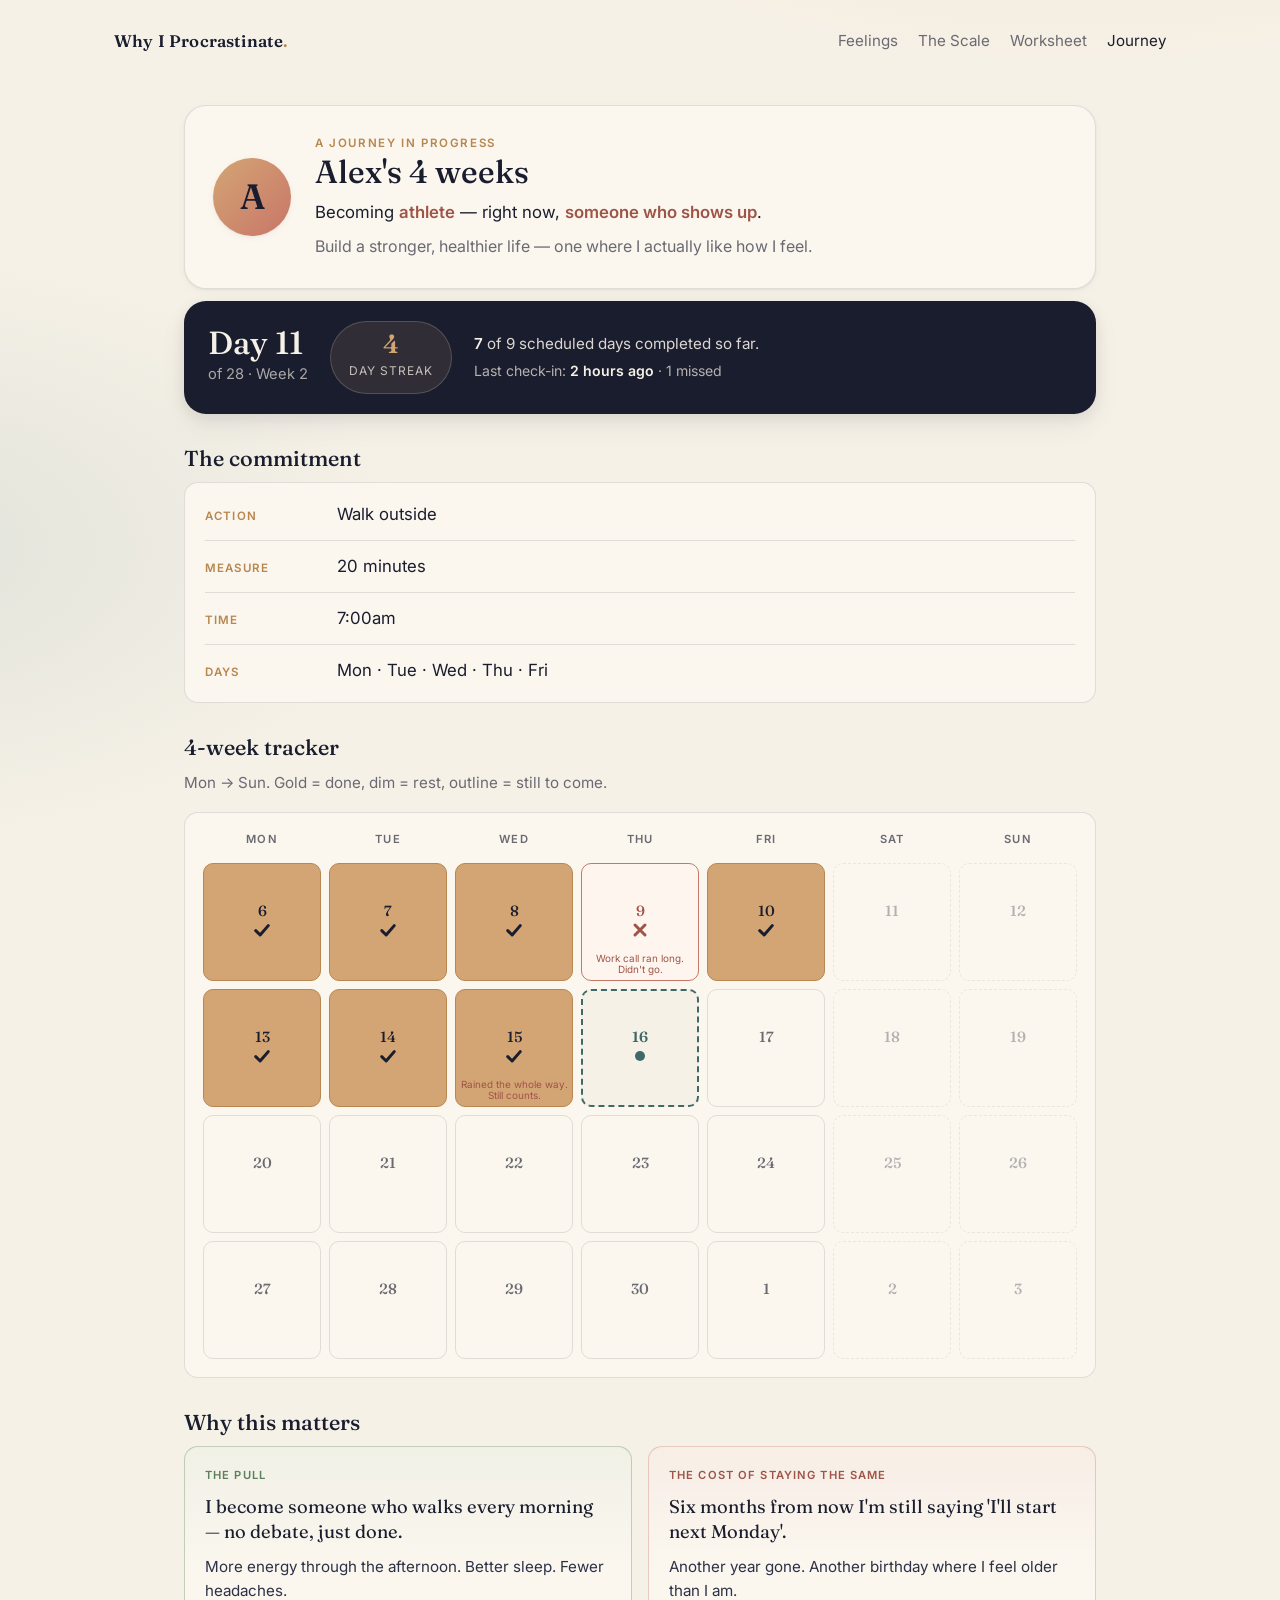
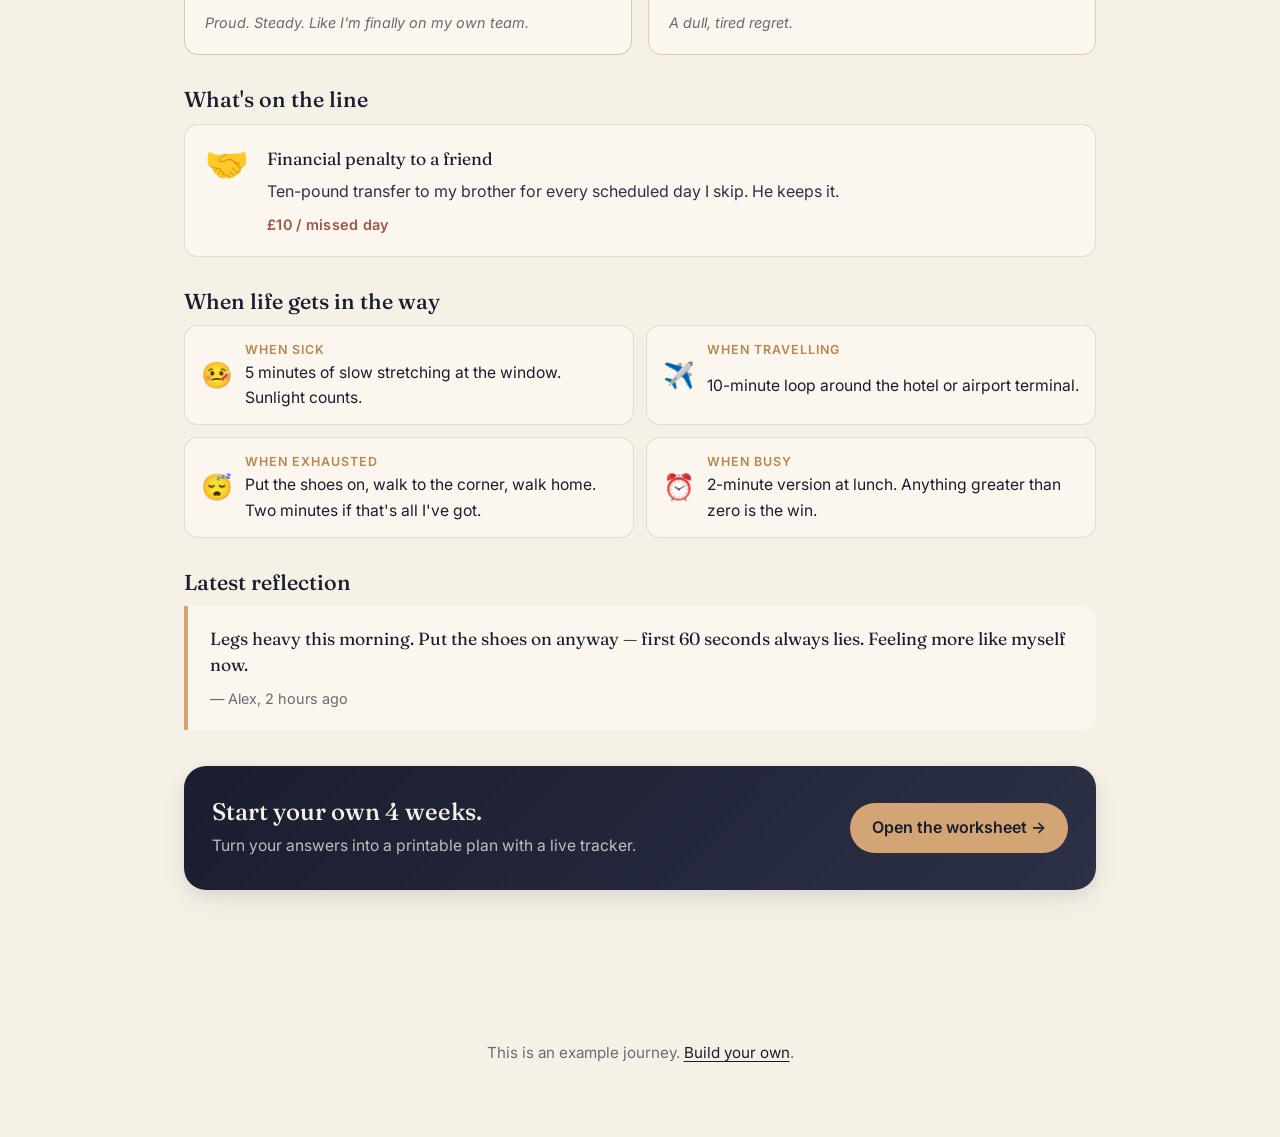
==== progress.html @ f22f3bd2 "Add public "Journey" progress page with example data A new progress.html page presents one person's " ====
<!doctype html>
<html lang="en">
<head>
<meta charset="utf-8" />
<meta name="viewport" content="width=device-width, initial-scale=1" />
<title>Alex's 4 weeks — Why I Procrastinate</title>
<meta name="description" content="A live, public look at one person's 4-week commitment to showing up. Watch their progress, their why, and what's on the line." />
<link rel="preconnect" href="https://fonts.googleapis.com" />
<link rel="preconnect" href="https://fonts.gstatic.com" crossorigin />
<link href="https://fonts.googleapis.com/css2?family=Fraunces:ital,opsz,wght@0,9..144,400;0,9..144,500;0,9..144,600;1,9..144,400&family=Inter:wght@400;500;600&display=swap" rel="stylesheet" />
<link rel="stylesheet" href="assets/styles.css" />
</head>
<body>
  <nav class="nav" aria-label="Primary">
    <a class="brand" href="index.html">Why I Procrastinate<span class="dot">.</span></a>
    <div class="links">
      <a href="index.html">Feelings</a>
      <a href="scale.html">The Scale</a>
      <a href="worksheet.html">Worksheet</a>
      <a href="progress.html" class="active">Journey</a>
    </div>
  </nav>

  <main class="wrap prog-wrap">
    <header id="progHero" class="prog-hero" aria-label="Hero"></header>
    <section id="progStrip" class="prog-strip" aria-label="Progress at a glance"></section>
    <section id="progCommitment" class="prog-panel" aria-label="The commitment"></section>
    <section id="progTracker" class="prog-panel" aria-label="4-week tracker"></section>
    <section id="progWhy" class="prog-panel" aria-label="Why this matters"></section>
    <section id="progStakes" class="prog-panel" aria-label="What's on the line"></section>
    <section id="progFallbacks" class="prog-panel" aria-label="Fallback plans"></section>
    <section id="progLatest" class="prog-panel" aria-label="Latest reflection"></section>

    <aside class="cta-bar prog-cta">
      <div>
        <h3>Start your own 4 weeks.</h3>
        <p>Turn your answers into a printable plan with a live tracker.</p>
      </div>
      <a class="btn" href="worksheet.html">Open the worksheet &rarr;</a>
    </aside>
  </main>

  <footer class="page-foot">
    <p>This is an example journey. <a href="worksheet.html">Build your own</a>.</p>
  </footer>

  <script src="assets/progress-data.js"></script>
  <script src="assets/progress.js"></script>
</body>
</html>
---- assets/styles.css ----
/* ==========================================================================
   Why I Procrastinate — styles
   ========================================================================== */

:root {
  --ink: #1a1d2e;
  --ink-soft: #2d3147;
  --cream: #f6f1e7;
  --cream-deep: #ede5d3;
  --paper: #fbf7ef;
  --gold: #d4a574;
  --gold-deep: #b8864f;
  --teal: #5b8a8a;
  --teal-deep: #3f6969;
  --terra: #c87668;
  --terra-deep: #9e5447;
  --sage: #7da07d;
  --sage-deep: #5b805b;
  --muted: #6b6a73;
  --line: rgba(26, 29, 46, 0.12);

  --serif: "Fraunces", "Iowan Old Style", Georgia, serif;
  --sans: "Inter", -apple-system, BlinkMacSystemFont, "Segoe UI", sans-serif;

  --r-sm: 8px;
  --r-md: 14px;
  --r-lg: 22px;

  --shadow-sm: 0 1px 2px rgba(26, 29, 46, 0.06), 0 2px 8px rgba(26, 29, 46, 0.04);
  --shadow-md: 0 4px 14px rgba(26, 29, 46, 0.08), 0 12px 28px rgba(26, 29, 46, 0.06);
  --shadow-lg: 0 12px 36px rgba(26, 29, 46, 0.12);

  --ease: cubic-bezier(0.2, 0.7, 0.2, 1);
}

/* ---------- reset-ish ---------- */
*, *::before, *::after { box-sizing: border-box; }
html, body { margin: 0; padding: 0; }
body {
  font-family: var(--sans);
  color: var(--ink);
  background: var(--cream);
  line-height: 1.6;
  -webkit-font-smoothing: antialiased;
  text-rendering: optimizeLegibility;
  background-image:
    radial-gradient(1200px 600px at 85% -10%, rgba(212, 165, 116, 0.18), transparent 60%),
    radial-gradient(900px 500px at -10% 20%, rgba(91, 138, 138, 0.14), transparent 60%);
  min-height: 100vh;
}
img, svg { display: block; max-width: 100%; }
button { font: inherit; color: inherit; cursor: pointer; border: 0; background: none; }
input { font: inherit; color: inherit; }
a { color: var(--teal-deep); text-decoration-thickness: 1px; text-underline-offset: 3px; }
a:hover { color: var(--ink); }

/* ---------- layout ---------- */
.wrap {
  max-width: 960px;
  margin: 0 auto;
  padding: 0 24px;
}

.nav {
  padding: 28px 24px 0;
  max-width: 1100px;
  margin: 0 auto;
  display: flex;
  justify-content: space-between;
  align-items: center;
  font-family: var(--serif);
}
.nav .brand {
  font-weight: 600;
  font-size: 1.05rem;
  letter-spacing: 0.01em;
  color: var(--ink);
  text-decoration: none;
}
.nav .brand .dot { color: var(--gold-deep); }
.nav .links { display: flex; gap: 20px; font-family: var(--sans); font-size: 0.95rem; }
.nav .links a { text-decoration: none; color: var(--muted); }
.nav .links a:hover, .nav .links a.active { color: var(--ink); }

.hero {
  padding: 72px 24px 48px;
  max-width: 920px;
  margin: 0 auto;
  text-align: center;
}
.hero h1 {
  font-family: var(--serif);
  font-weight: 500;
  font-size: clamp(2.4rem, 6vw, 4.2rem);
  line-height: 1.05;
  letter-spacing: -0.01em;
  margin: 0 0 18px;
  color: var(--ink);
}
.hero h1 em {
  font-style: italic;
  color: var(--gold-deep);
  font-weight: 400;
}
.hero .sub {
  font-size: 1.15rem;
  color: var(--muted);
  max-width: 620px;
  margin: 0 auto;
}

footer.page-foot {
  padding: 72px 24px 56px;
  text-align: center;
  color: var(--muted);
  font-size: 0.95rem;
}
footer.page-foot a { color: var(--ink); }

/* ==========================================================================
   Page: Feelings flow (index.html)
   ========================================================================== */
.feelings-flow {
  margin: 24px 0 48px;
}


.db-summary {
  margin: 0 0 20px;
  padding: 12px 14px;
  border-radius: var(--r-sm);
  background: var(--paper);
  border: 1px solid var(--line);
  color: var(--ink-soft);
  font-size: 0.95rem;
}

.db-summary strong {
  color: var(--ink);
}

.db-summary--footer {
  display: inline-block;
  margin: 0 0 14px;
  text-align: left;
}

.flow-section + .flow-section {
  margin-top: 24px;
}

.flow-title {
  margin: 0 0 12px;
  font-family: var(--serif);
  font-size: 1.3rem;
  font-weight: 500;
  color: var(--ink);
}

.pill-grid {
  display: flex;
  flex-wrap: wrap;
  gap: 10px;
}

.pill-btn {
  padding: 11px 16px;
  border-radius: 999px;
  background: #fff;
  border: 1px solid var(--line);
  color: var(--ink-soft);
  font-size: 0.98rem;
  font-weight: 500;
  transition: transform 160ms var(--ease), background 180ms var(--ease), border-color 180ms var(--ease), color 180ms var(--ease);
}

.pill-btn:hover {
  transform: translateY(-1px);
  border-color: rgba(212, 165, 116, 0.55);
  color: var(--ink);
}

.pill-btn.is-selected {
  background: var(--ink);
  border-color: var(--ink);
  color: var(--cream);
}

.pill-btn--reason.is-selected {
  background: var(--gold-deep);
  border-color: var(--gold-deep);
  color: #fff;
}

.flow-section.is-hidden {
  display: none;
}

.report {
  background: var(--paper);
  border: 1px solid var(--line);
  border-radius: var(--r-md);
  box-shadow: var(--shadow-sm);
  padding: 24px 22px;
}

.report-block + .report-block {
  margin-top: 16px;
}

.report-label {
  font-size: 0.72rem;
  letter-spacing: 0.12em;
  text-transform: uppercase;
  color: var(--gold-deep);
  margin-bottom: 5px;
  font-weight: 600;
}

.report p {
  margin: 0;
  color: var(--ink-soft);
  font-size: 1.03rem;
}

.cta-bar {
  margin: 48px 0 0;
  padding: 32px 28px;
  background: linear-gradient(135deg, var(--ink) 0%, var(--ink-soft) 100%);
  color: var(--cream);
  border-radius: var(--r-lg);
  display: flex;
  gap: 20px;
  align-items: center;
  justify-content: space-between;
  flex-wrap: wrap;
  box-shadow: var(--shadow-md);
}
.cta-bar h3 {
  margin: 0;
  font-family: var(--serif);
  font-weight: 500;
  font-size: 1.5rem;
  line-height: 1.2;
}
.cta-bar p { margin: 6px 0 0; color: rgba(246, 241, 231, 0.75); font-size: 0.98rem; }
.cta-bar .btn {
  background: var(--gold);
  color: var(--ink);
  padding: 12px 22px;
  border-radius: 999px;
  font-weight: 600;
  text-decoration: none;
  transition: transform 180ms var(--ease), background 180ms var(--ease);
  white-space: nowrap;
}
.cta-bar .btn:hover { background: #e6b987; transform: translateY(-1px); }

/* ==========================================================================
   Page: Scale (scale.html)
   ========================================================================== */

.scale-stage {
  background: var(--paper);
  border: 1px solid var(--line);
  border-radius: var(--r-lg);
  padding: 40px 28px 28px;
  box-shadow: var(--shadow-md);
  margin-bottom: 28px;
}

.scale-svg {
  width: 100%;
  max-width: 720px;
  margin: 0 auto;
  display: block;
  aspect-ratio: 7 / 5;
  overflow: visible;
}
.scale-svg .beam { transition: transform 700ms var(--ease); transform-origin: 360px 180px; }
.scale-svg .pan-group { transition: transform 700ms var(--ease); }
.scale-svg .base { fill: var(--ink); }
.scale-svg .pillar { fill: var(--ink); }
.scale-svg .beam-shape { fill: var(--ink); }
.scale-svg .rivet { fill: var(--gold); }
.scale-svg .rope { stroke: var(--ink); stroke-width: 2; fill: none; }
.scale-svg .pan.for  { fill: var(--teal); }
.scale-svg .pan.against { fill: var(--terra); }
.scale-svg .pan-shadow { fill: rgba(26, 29, 46, 0.15); }

.verdict {
  margin: 18px auto 0;
  text-align: center;
  font-family: var(--serif);
  font-size: 1.35rem;
  font-weight: 500;
  color: var(--ink);
  min-height: 1.6em;
  transition: color 260ms var(--ease);
}
.verdict small {
  display: block;
  font-family: var(--sans);
  font-weight: 400;
  font-size: 0.9rem;
  color: var(--muted);
  margin-top: 4px;
}

.scale-columns {
  display: grid;
  grid-template-columns: 1fr 1fr;
  gap: 20px;
  margin-top: 20px;
}
.column {
  background: #fff;
  border-radius: var(--r-md);
  padding: 18px;
  border: 1px solid var(--line);
}
.column.for { border-top: 4px solid var(--teal); }
.column.against { border-top: 4px solid var(--terra); }
.column h3 {
  margin: 0 0 4px;
  font-family: var(--serif);
  font-weight: 500;
  font-size: 1.2rem;
}
.column .hint { color: var(--muted); font-size: 0.88rem; margin: 0 0 14px; }
.column .total {
  font-size: 0.82rem;
  letter-spacing: 0.12em;
  text-transform: uppercase;
  color: var(--muted);
  margin-top: 14px;
}
.column .total b { color: var(--ink); font-weight: 600; }

.items { display: flex; flex-direction: column; gap: 10px; }
.item {
  display: grid;
  grid-template-columns: 1fr auto auto;
  gap: 8px;
  align-items: center;
  background: var(--cream);
  border: 1px solid var(--line);
  border-radius: var(--r-sm);
  padding: 6px 6px 6px 12px;
  animation: fadeUp 280ms var(--ease);
}
@keyframes fadeUp {
  from { opacity: 0; transform: translateY(6px); }
  to   { opacity: 1; transform: translateY(0); }
}
.item input[type="text"] {
  background: transparent;
  border: 0;
  outline: 0;
  padding: 8px 6px;
  font-size: 0.98rem;
}
.item input[type="text"]::placeholder { color: #9a9aa3; }
.weight {
  display: inline-flex;
  align-items: center;
  gap: 2px;
  background: #fff;
  border: 1px solid var(--line);
  border-radius: 999px;
  padding: 2px;
}
.weight button {
  width: 24px; height: 24px;
  border-radius: 999px;
  display: grid; place-items: center;
  color: var(--muted);
}
.weight button:hover { background: var(--cream-deep); color: var(--ink); }
.weight .val {
  min-width: 22px;
  text-align: center;
  font-variant-numeric: tabular-nums;
  font-size: 0.9rem;
  font-weight: 600;
}
.remove {
  width: 28px; height: 28px;
  border-radius: 999px;
  color: var(--muted);
  display: grid; place-items: center;
  transition: background 180ms var(--ease), color 180ms var(--ease);
}
.remove:hover { background: rgba(200, 118, 104, 0.18); color: var(--terra-deep); }

.add-row {
  margin-top: 10px;
  width: 100%;
  padding: 10px 12px;
  border-radius: var(--r-sm);
  border: 1px dashed var(--line);
  background: transparent;
  color: var(--muted);
  text-align: left;
  transition: background 180ms var(--ease), color 180ms var(--ease), border-color 180ms var(--ease);
}
.add-row:hover {
  background: #fff;
  color: var(--ink);
  border-color: var(--gold);
}

/* Suggested chips */
.suggested {
  margin: 32px 0 8px;
  padding: 24px;
  background: var(--paper);
  border: 1px solid var(--line);
  border-radius: var(--r-md);
}
.suggested h4 {
  font-family: var(--serif);
  font-weight: 500;
  font-size: 1.1rem;
  margin: 0 0 4px;
}
.suggested p.hint { color: var(--muted); margin: 0 0 14px; font-size: 0.92rem; }
.chip-row {
  display: flex;
  flex-wrap: wrap;
  gap: 8px;
  margin-bottom: 14px;
}
.chip-row:last-child { margin-bottom: 0; }
.chip-label {
  font-size: 0.72rem;
  letter-spacing: 0.12em;
  text-transform: uppercase;
  color: var(--muted);
  width: 100%;
  margin-bottom: -2px;
  font-weight: 600;
}
.chip {
  padding: 7px 14px;
  border-radius: 999px;
  background: #fff;
  border: 1px solid var(--line);
  font-size: 0.9rem;
  transition: transform 140ms var(--ease), background 140ms var(--ease), border-color 140ms var(--ease);
}
.chip.for:hover  { border-color: var(--teal);  background: rgba(91, 138, 138, 0.1); }
.chip.against:hover { border-color: var(--terra); background: rgba(200, 118, 104, 0.1); }
.chip:active { transform: scale(0.97); }

/* Explanation section */
.explain {
  margin: 56px 0 24px;
}
.explain h2 {
  font-family: var(--serif);
  font-weight: 500;
  font-size: clamp(1.6rem, 3.5vw, 2.2rem);
  margin: 0 0 14px;
  letter-spacing: -0.01em;
}
.explain p {
  font-size: 1.05rem;
  color: var(--ink-soft);
  max-width: 66ch;
}

/* Example mini scales */
.examples {
  margin: 40px 0;
  display: grid;
  grid-template-columns: repeat(auto-fit, minmax(240px, 1fr));
  gap: 18px;
}
.example {
  background: #fff;
  border: 1px solid var(--line);
  border-radius: var(--r-md);
  padding: 18px 18px 22px;
  box-shadow: var(--shadow-sm);
}
.example svg { width: 100%; height: auto; margin-bottom: 8px; }
.example h5 {
  font-family: var(--serif);
  font-weight: 500;
  font-size: 1.05rem;
  margin: 6px 0 6px;
}
.example p { margin: 0; color: var(--muted); font-size: 0.92rem; }

/* ---------- responsive ---------- */
@media (max-width: 720px) {
  .hero { padding-top: 48px; }
  .scale-columns { grid-template-columns: 1fr; }
  .cta-bar { flex-direction: column; align-items: flex-start; }
  .cta-bar .btn { align-self: stretch; text-align: center; }
}

/* ---------- motion preferences ---------- */
@media (prefers-reduced-motion: reduce) {
  *, *::before, *::after {
    transition-duration: 0.01ms !important;
    animation-duration: 0.01ms !important;
  }
}

/* ==========================================================================
   Page: Inspire Action Worksheet (worksheet.html)
   ========================================================================== */

.iaw-wrap { max-width: 880px; }

.iaw-hero {
  padding: 64px 24px 28px;
}
.iaw-eyebrow {
  font-family: var(--sans);
  font-weight: 600;
  font-size: 0.78rem;
  letter-spacing: 0.22em;
  text-transform: uppercase;
  color: var(--gold-deep);
  margin: 0 0 14px;
}
.iaw-hero h1 em {
  font-style: italic;
  color: var(--gold-deep);
  font-weight: 400;
}

/* ---------- Intro card with 3 reasons ---------- */
.iaw-intro {
  background: var(--paper);
  border: 1px solid var(--line);
  border-radius: var(--r-lg);
  box-shadow: var(--shadow-sm);
  padding: 28px 28px 22px;
  margin: 0 0 32px;
  position: relative;
  overflow: hidden;
}
.iaw-intro::before {
  content: "";
  position: absolute;
  inset: 0 0 auto 0;
  height: 3px;
  background: linear-gradient(90deg, var(--gold-deep), var(--terra), var(--teal));
  opacity: 0.8;
}
.iaw-intro-title {
  margin: 4px 0 18px;
  font-family: var(--serif);
  font-weight: 500;
  font-size: clamp(1.25rem, 2.4vw, 1.5rem);
  color: var(--ink);
  line-height: 1.25;
  max-width: 58ch;
}
.iaw-reasons {
  list-style: none;
  margin: 0;
  padding: 0;
  display: grid;
  gap: 14px;
}
.iaw-reasons li {
  display: grid;
  grid-template-columns: 44px 1fr;
  gap: 14px;
  align-items: start;
  padding: 14px 16px;
  border-radius: var(--r-md);
  background: #fff;
  border: 1px solid var(--line);
}
.iaw-reasons li:nth-child(1) { box-shadow: inset 3px 0 0 var(--gold-deep); }
.iaw-reasons li:nth-child(2) { box-shadow: inset 3px 0 0 var(--terra); }
.iaw-reasons li:nth-child(3) { box-shadow: inset 3px 0 0 var(--teal); }
.iaw-reasons li:nth-child(4) { box-shadow: inset 3px 0 0 var(--sage); }

.iaw-reason-num {
  font-family: var(--serif);
  font-weight: 500;
  font-size: 1.6rem;
  line-height: 1;
  color: var(--ink);
  background: var(--cream);
  border-radius: 999px;
  width: 40px; height: 40px;
  display: grid; place-items: center;
}
.iaw-reasons li:nth-child(1) .iaw-reason-num { color: var(--gold-deep); background: rgba(212, 165, 116, 0.18); }
.iaw-reasons li:nth-child(2) .iaw-reason-num { color: var(--terra-deep); background: rgba(200, 118, 104, 0.16); }
.iaw-reasons li:nth-child(3) .iaw-reason-num { color: var(--teal-deep); background: rgba(91, 138, 138, 0.16); }
.iaw-reasons li:nth-child(4) .iaw-reason-num { color: var(--sage-deep); background: rgba(125, 160, 125, 0.18); }

.iaw-reasons h3 {
  margin: 2px 0 3px;
  font-family: var(--serif);
  font-weight: 500;
  font-size: 1.05rem;
  color: var(--ink);
  line-height: 1.25;
}
.iaw-reasons p {
  margin: 0;
  color: var(--muted);
  font-size: 0.95rem;
}

/* ---------- Phase progress bar ---------- */
.iaw-progress {
  margin: 0 0 22px;
  padding: 22px 18px 14px;
  background: var(--paper);
  border: 1px solid var(--line);
  border-radius: var(--r-md);
  box-shadow: var(--shadow-sm);
}

/* Phase bar — horizontal row of nodes + connecting lines */
.iaw-phases-bar {
  display: flex;
  align-items: center;
  justify-content: center;
  gap: 0;
  margin: 0 auto 14px;
  max-width: 520px;
}

.iaw-phase-node {
  display: flex;
  flex-direction: column;
  align-items: center;
  gap: 6px;
  background: none;
  border: none;
  padding: 0;
  cursor: pointer;
  flex-shrink: 0;
}
.iaw-phase-node:focus-visible {
  outline: 2px solid var(--gold-deep);
  outline-offset: 4px;
  border-radius: 999px;
}

.iaw-phase-pip {
  width: 40px; height: 40px;
  border-radius: 999px;
  background: #fff;
  border: 2.5px solid var(--line);
  display: grid;
  place-items: center;
  transition: background 250ms var(--ease), border-color 250ms var(--ease), box-shadow 250ms var(--ease), transform 250ms var(--ease);
}
.iaw-phase-num {
  font-family: var(--sans);
  font-size: 0.85rem;
  font-weight: 600;
  color: var(--muted);
  transition: color 250ms var(--ease);
}
.iaw-phase-check {
  display: none;
  font-size: 1.1rem;
  color: #fff;
  line-height: 1;
}

.iaw-phase-short {
  font-family: var(--sans);
  font-size: 0.75rem;
  font-weight: 500;
  color: var(--muted);
  text-align: center;
  white-space: nowrap;
  transition: color 250ms var(--ease);
}

/* Phase node states */
.iaw-phase-node.is-current .iaw-phase-pip {
  border-color: var(--ink);
  background: var(--ink);
  box-shadow: 0 0 0 5px rgba(26, 29, 46, 0.12);
  transform: scale(1.08);
}
.iaw-phase-node.is-current .iaw-phase-num { color: var(--cream); }
.iaw-phase-node.is-current .iaw-phase-short { color: var(--ink); font-weight: 600; }

/* Done states — per-tone colors */
.iaw-phase-node.is-done .iaw-phase-pip {
  box-shadow: 0 0 0 4px rgba(0, 0, 0, 0.06);
  transform: scale(1);
}
.iaw-phase-node.is-done .iaw-phase-num { display: none; }
.iaw-phase-node.is-done .iaw-phase-check { display: block; }

.iaw-phase-node.is-done.tone-gold .iaw-phase-pip    { background: var(--gold-deep); border-color: var(--gold-deep); }
.iaw-phase-node.is-done.tone-gold .iaw-phase-short   { color: var(--gold-deep); }
.iaw-phase-node.is-done.tone-terra .iaw-phase-pip   { background: var(--terra-deep); border-color: var(--terra-deep); }
.iaw-phase-node.is-done.tone-terra .iaw-phase-short  { color: var(--terra-deep); }
.iaw-phase-node.is-done.tone-teal .iaw-phase-pip    { background: var(--teal-deep); border-color: var(--teal-deep); }
.iaw-phase-node.is-done.tone-teal .iaw-phase-short   { color: var(--teal-deep); }
.iaw-phase-node.is-done.tone-sage .iaw-phase-pip    { background: var(--sage-deep); border-color: var(--sage-deep); }
.iaw-phase-node.is-done.tone-sage .iaw-phase-short   { color: var(--sage-deep); }

.iaw-phase-node.is-upcoming .iaw-phase-pip { opacity: 0.5; }
.iaw-phase-node.is-upcoming .iaw-phase-short { opacity: 0.5; }

.iaw-phase-node:hover .iaw-phase-pip {
  transform: scale(1.06);
}
.iaw-phase-node.is-current:hover .iaw-phase-pip {
  transform: scale(1.1);
}

/* Connecting lines */
.iaw-phase-line {
  flex: 1;
  height: 2.5px;
  background: var(--line);
  margin: 0 6px;
  margin-bottom: 22px; /* offset for label below nodes */
  border-radius: 2px;
  transition: background 300ms var(--ease);
}
.iaw-phase-line.is-filled {
  background: var(--ink);
}

/* Step dots — small dots for current phase */
.iaw-step-dots {
  display: flex;
  align-items: center;
  justify-content: center;
  gap: 10px;
  margin: 0 0 10px;
  min-height: 18px;
}
.iaw-step-dot {
  width: 14px; height: 14px;
  border-radius: 999px;
  background: #fff;
  border: 2px solid var(--line);
  cursor: pointer;
  padding: 0;
  transition: background 200ms var(--ease), border-color 200ms var(--ease), transform 200ms var(--ease), box-shadow 200ms var(--ease);
}
.iaw-step-dot:hover { transform: scale(1.15); }
.iaw-step-dot:focus-visible {
  outline: 2px solid var(--gold-deep);
  outline-offset: 2px;
}
.iaw-step-dot.is-done {
  background: var(--gold-deep);
  border-color: var(--gold-deep);
}
.iaw-step-dot.is-current {
  background: var(--ink);
  border-color: var(--ink);
  box-shadow: 0 0 0 3px rgba(26, 29, 46, 0.12);
  transform: scale(1.15);
}
.iaw-step-dot.is-upcoming {
  opacity: 0.45;
}

/* Progress meta text */
.iaw-progress-meta {
  margin: 4px 0 0;
  text-align: center;
  font-family: var(--serif);
  font-weight: 500;
  font-size: 1rem;
  color: var(--ink);
}
.iaw-progress-dim { color: var(--muted); font-weight: 400; font-family: var(--sans); font-size: 0.92rem; }

/* ---------- Step card ---------- */
.iaw-step-card {
  background: var(--paper);
  border: 1px solid var(--line);
  border-radius: var(--r-lg);
  box-shadow: var(--shadow-md);
  padding: 30px 30px 24px;
  position: relative;
  overflow: hidden;
  opacity: 0;
  transform: translateY(8px);
  transition: opacity 320ms var(--ease), transform 320ms var(--ease);
}
.iaw-step-card.is-in {
  opacity: 1;
  transform: translateY(0);
}
.iaw-step-card::before {
  content: "";
  position: absolute;
  inset: 0 0 auto 0;
  height: 4px;
  background: var(--gold-deep);
  opacity: 0.9;
}
.iaw-step-card.tone-gold::before  { background: var(--gold-deep); }
.iaw-step-card.tone-terra::before { background: var(--terra); }
.iaw-step-card.tone-teal::before  { background: var(--teal); }
.iaw-step-card.tone-sage::before  { background: var(--sage); }

.iaw-step-head {
  display: flex;
  align-items: center;
  gap: 14px;
  flex-wrap: wrap;
  margin: 4px 0 18px;
}
.iaw-step-badge {
  display: inline-flex;
  align-items: baseline;
  gap: 6px;
  background: #fff;
  border: 1px solid var(--line);
  border-radius: 999px;
  padding: 6px 14px;
  font-family: var(--sans);
}
.iaw-step-badge-label {
  font-size: 0.7rem;
  letter-spacing: 0.16em;
  text-transform: uppercase;
  color: var(--muted);
  font-weight: 600;
}
.iaw-step-badge-num {
  font-family: var(--serif);
  font-weight: 500;
  font-size: 1.15rem;
  color: var(--ink);
}
.iaw-step-badge-of { color: var(--muted); font-size: 0.85rem; }
.iaw-step-phase {
  margin: 0;
  font-size: 0.78rem;
  letter-spacing: 0.14em;
  text-transform: uppercase;
  font-weight: 600;
  color: var(--gold-deep);
}
.tone-terra .iaw-step-phase { color: var(--terra-deep); }
.tone-teal  .iaw-step-phase { color: var(--teal-deep); }
.tone-sage  .iaw-step-phase { color: var(--sage-deep); }

.iaw-step-title {
  margin: 0 0 6px;
  font-family: var(--serif);
  font-weight: 500;
  font-size: clamp(1.5rem, 3.2vw, 1.9rem);
  line-height: 1.15;
  color: var(--ink);
  letter-spacing: -0.005em;
}
.iaw-step-prompt {
  margin: 0 0 18px;
  color: var(--ink-soft);
  font-size: 1.02rem;
  max-width: 62ch;
}

.iaw-timer {
  display: inline-flex;
  align-items: center;
  gap: 10px;
  background: #fff;
  border: 1px solid var(--line);
  border-radius: 999px;
  padding: 6px 14px;
  margin: 0 0 18px;
  font-size: 0.92rem;
  color: var(--ink-soft);
}
.iaw-timer-dot {
  width: 8px; height: 8px;
  border-radius: 999px;
  background: var(--terra);
  box-shadow: 0 0 0 4px rgba(200, 118, 104, 0.18);
  animation: iaw-pulse 2s ease-in-out infinite;
}
@keyframes iaw-pulse {
  0%, 100% { opacity: 1; transform: scale(1); }
  50%      { opacity: 0.6; transform: scale(0.85); }
}
.iaw-timer-label {
  font-size: 0.7rem;
  letter-spacing: 0.16em;
  text-transform: uppercase;
  color: var(--muted);
  font-weight: 600;
}
.iaw-timer-value {
  font-variant-numeric: tabular-nums;
  font-weight: 600;
  color: var(--ink);
}

.iaw-step-label {
  display: block;
  font-size: 0.72rem;
  letter-spacing: 0.16em;
  text-transform: uppercase;
  color: var(--muted);
  font-weight: 600;
  margin: 6px 0 8px;
}
.iaw-step-input {
  width: 100%;
  min-height: 150px;
  border: 1px solid var(--line);
  border-radius: var(--r-md);
  background: #fff;
  padding: 16px 18px;
  resize: vertical;
  font-family: var(--serif);
  font-size: 1.1rem;
  line-height: 1.5;
  color: var(--ink);
  transition: border-color 180ms var(--ease), box-shadow 180ms var(--ease);
}
.iaw-step-input::placeholder {
  color: #a59f92;
  font-style: italic;
  font-family: var(--sans);
  font-size: 1rem;
}
.iaw-step-input:focus {
  outline: none;
  border-color: var(--gold);
  box-shadow: 0 0 0 4px rgba(212, 165, 116, 0.2);
}
.tone-terra .iaw-step-input:focus { border-color: var(--terra); box-shadow: 0 0 0 4px rgba(200, 118, 104, 0.18); }
.tone-teal  .iaw-step-input:focus { border-color: var(--teal);  box-shadow: 0 0 0 4px rgba(91, 138, 138, 0.18); }
.tone-sage  .iaw-step-input:focus { border-color: var(--sage);  box-shadow: 0 0 0 4px rgba(125, 160, 125, 0.18); }

/* Short single-line variant for brief answers */
.iaw-step-input--short {
  min-height: 0;
  height: auto;
  resize: none;
  padding: 13px 18px;
  font-size: 1.05rem;
}

/* Problem list — one card per problem with four small fields */
.iaw-problem-list {
  display: grid;
  gap: 14px;
  margin: 4px 0 6px;
}
.iaw-problems {
  list-style: none;
  margin: 0;
  padding: 0;
  display: grid;
  gap: 14px;
}
.iaw-problem {
  border: 1px solid var(--line);
  border-radius: var(--r-md);
  background: #fffaf0;
  padding: 14px 16px 16px;
  transition: border-color 180ms var(--ease), box-shadow 180ms var(--ease);
}
.iaw-problem:focus-within {
  border-color: var(--terra);
  box-shadow: 0 0 0 4px rgba(200, 118, 104, 0.14);
}
.iaw-problem-head {
  display: flex;
  align-items: center;
  justify-content: space-between;
  margin-bottom: 10px;
}
.iaw-problem-num {
  font-family: var(--sans);
  font-size: 0.72rem;
  letter-spacing: 0.16em;
  text-transform: uppercase;
  color: var(--terra-deep);
  font-weight: 600;
}
.iaw-problem-remove {
  appearance: none;
  border: 1px solid var(--line);
  background: transparent;
  color: var(--muted);
  font-family: var(--sans);
  font-size: 0.82rem;
  padding: 5px 10px;
  border-radius: 999px;
  cursor: pointer;
  transition: color 160ms var(--ease), border-color 160ms var(--ease), background 160ms var(--ease);
}
.iaw-problem-remove:hover {
  color: var(--terra-deep);
  border-color: var(--terra);
  background: #fff;
}
.iaw-problem-grid {
  display: grid;
  gap: 12px;
  grid-template-columns: 1fr;
}
.iaw-problem-field-wrap {
  display: grid;
  grid-template-rows: 0fr;
  opacity: 0;
  overflow: hidden;
  transition: grid-template-rows 280ms var(--ease), opacity 280ms var(--ease);
}
.iaw-problem-field-wrap.is-revealed {
  grid-template-rows: 1fr;
  opacity: 1;
}
.iaw-problem-field-wrap > .iaw-problem-field {
  min-height: 0;
}
.iaw-problem-field {
  display: grid;
  gap: 6px;
}
.iaw-problem-field-label {
  font-family: var(--sans);
  font-size: 0.7rem;
  letter-spacing: 0.14em;
  text-transform: uppercase;
  color: var(--muted);
  font-weight: 600;
}
.iaw-problem-input {
  width: 100%;
  border: 1px solid var(--line);
  border-radius: var(--r-sm);
  background: #fff;
  padding: 10px 12px;
  font-family: var(--serif);
  font-size: 1rem;
  line-height: 1.5;
  color: var(--ink);
  resize: vertical;
  transition: border-color 160ms var(--ease), box-shadow 160ms var(--ease);
}
textarea.iaw-problem-input { min-height: 64px; }
.iaw-problem-input::placeholder {
  color: #a59f92;
  font-style: italic;
  font-family: var(--sans);
  font-size: 0.94rem;
}
.iaw-problem-input:focus {
  outline: none;
  border-color: var(--terra);
  box-shadow: 0 0 0 3px rgba(200, 118, 104, 0.18);
}
.iaw-problem-add {
  justify-self: start;
  appearance: none;
  border: 1px dashed var(--line);
  background: transparent;
  color: var(--ink-soft);
  font-family: var(--sans);
  font-size: 0.95rem;
  font-weight: 500;
  padding: 10px 16px;
  border-radius: 999px;
  cursor: pointer;
  transition: color 160ms var(--ease), border-color 160ms var(--ease), background 160ms var(--ease);
}
.iaw-problem-add:hover {
  color: var(--terra-deep);
  border-color: var(--terra);
  background: #fff;
}
.iaw-problem-optional {
  margin: 0;
  font-family: var(--sans);
  font-size: 0.9rem;
  color: var(--muted);
  font-style: italic;
}

/* Info step — animated 4-week chart + copy */
.iaw-info {
  display: grid;
  gap: 20px;
  margin: 4px 0 22px;
}
.iaw-info-lead,
.iaw-info-note {
  margin: 0;
  font-size: 1.02rem;
  line-height: 1.55;
  color: var(--ink);
}
.iaw-info-note {
  color: var(--muted);
  font-style: italic;
}
.iaw-chart {
  display: grid;
  grid-template-columns: auto 1fr;
  gap: 14px;
  padding: 18px 18px 16px;
  background: #fbf7ef;
  border: 1px solid var(--line);
  border-radius: var(--r-md);
}
.iaw-chart-weeks {
  display: grid;
  grid-template-rows: repeat(4, 1fr);
  padding-top: 26px;
  gap: 8px;
  font-size: 0.78rem;
  letter-spacing: 0.1em;
  text-transform: uppercase;
  color: var(--muted);
  font-weight: 600;
  align-items: center;
}
.iaw-chart-body {
  display: grid;
  gap: 8px;
}
.iaw-chart-head-row {
  display: grid;
  grid-template-columns: repeat(7, 1fr);
  gap: 8px;
}
.iaw-chart-head {
  text-align: center;
  font-size: 0.72rem;
  letter-spacing: 0.08em;
  color: var(--muted);
  font-weight: 600;
}
.iaw-chart-grid {
  display: grid;
  grid-template-columns: repeat(7, 1fr);
  grid-auto-rows: 1fr;
  gap: 8px;
}
.iaw-chart-cell {
  position: relative;
  aspect-ratio: 1 / 1;
  border: 1.5px solid rgba(184, 134, 79, 0.45);
  border-radius: 8px;
  background: #fff;
  display: flex;
  align-items: center;
  justify-content: center;
  overflow: hidden;
}
.iaw-chart-cell::after {
  /* Fill flash */
  content: "";
  position: absolute;
  inset: 0;
  background: var(--teal, #5b8a8a);
  opacity: 0;
  animation: iawCellFill 8s linear infinite;
  animation-delay: calc(var(--i) * 0.18s);
}
.iaw-chart-tick {
  position: relative;
  width: 55%;
  height: 55%;
  opacity: 0;
  animation: iawTickIn 8s linear infinite;
  animation-delay: calc(var(--i) * 0.18s);
}
.iaw-chart-tick::before,
.iaw-chart-tick::after {
  content: "";
  position: absolute;
  background: #fff;
  border-radius: 2px;
}
.iaw-chart-tick::before {
  width: 34%;
  height: 14%;
  left: 6%;
  bottom: 24%;
  transform: rotate(45deg);
  transform-origin: left center;
}
.iaw-chart-tick::after {
  width: 62%;
  height: 14%;
  left: 30%;
  bottom: 40%;
  transform: rotate(-48deg);
  transform-origin: left center;
}
@keyframes iawCellFill {
  0%            { opacity: 0; }
  1%            { opacity: 0.95; }
  70%           { opacity: 0.95; }
  85%, 100%     { opacity: 0; }
}
@keyframes iawTickIn {
  0%            { opacity: 0; transform: scale(0.6); }
  2%            { opacity: 1; transform: scale(1); }
  70%           { opacity: 1; transform: scale(1); }
  85%, 100%     { opacity: 0; transform: scale(1); }
}
@media (prefers-reduced-motion: reduce) {
  .iaw-chart-cell::after { animation: none; opacity: 0.9; }
  .iaw-chart-tick        { animation: none; opacity: 1; }
}
@media (max-width: 640px) {
  .iaw-chart { grid-template-columns: 1fr; }
  .iaw-chart-weeks {
    grid-template-rows: none;
    grid-template-columns: repeat(4, 1fr);
    padding-top: 0;
  }
}

.iaw-step-example {
  margin: 10px 2px 22px;
  font-size: 0.92rem;
  color: var(--muted);
  font-style: italic;
}

.iaw-step-nav {
  display: grid;
  grid-template-columns: auto 1fr auto;
  gap: 12px;
  align-items: center;
  padding-top: 18px;
  border-top: 1px solid var(--line);
}
.iaw-step-save {
  font-size: 0.82rem;
  color: var(--muted);
  text-align: center;
}
.iaw-btn {
  display: inline-flex;
  align-items: center;
  gap: 6px;
  padding: 11px 20px;
  border-radius: 999px;
  font-weight: 600;
  font-size: 0.98rem;
  border: 1px solid transparent;
  transition: background 180ms var(--ease), color 180ms var(--ease), transform 160ms var(--ease), border-color 180ms var(--ease);
}
.iaw-btn:disabled { opacity: 0.4; cursor: not-allowed; }
.iaw-btn-primary {
  background: var(--ink);
  color: var(--cream);
}
.iaw-btn-primary:hover:not(:disabled) {
  background: var(--ink-soft);
  transform: translateY(-1px);
}
.iaw-btn-ghost {
  background: transparent;
  color: var(--muted);
  border-color: var(--line);
}
.iaw-btn-ghost:hover:not(:disabled) {
  background: #fff;
  color: var(--ink);
  border-color: var(--muted);
}

/* ---------- Foundational identity (step 8) ---------- */
.iaw-foundation {
  display: grid;
  gap: 14px;
  margin: 4px 0 6px;
}
.iaw-foundation-long {
  margin: 0;
  font-size: 0.95rem;
  color: var(--ink-soft);
  background: #fff;
  border: 1px dashed var(--line);
  border-radius: var(--r-md);
  padding: 10px 14px;
}
.iaw-foundation-long--muted { color: var(--muted); }
.iaw-foundation-lead {
  margin: 0;
  font-family: var(--serif);
  font-size: 1.08rem;
  line-height: 1.55;
  color: var(--ink);
}
.iaw-foundation-lead em {
  font-style: italic;
  color: var(--teal-deep);
}
.iaw-id-picks {
  display: flex;
  flex-wrap: wrap;
  gap: 8px;
  margin: 4px 0 2px;
}
.iaw-id-pick {
  appearance: none;
  border: 1px solid var(--line);
  background: #fff;
  color: var(--ink);
  padding: 9px 14px;
  border-radius: 999px;
  font-family: var(--sans);
  font-size: 0.95rem;
  cursor: pointer;
  transition: background 160ms var(--ease), border-color 160ms var(--ease), color 160ms var(--ease), transform 120ms var(--ease);
}
.iaw-id-pick:hover {
  border-color: var(--teal);
  color: var(--teal-deep);
}
.iaw-id-pick.is-on {
  background: var(--teal);
  border-color: var(--teal-deep);
  color: #fff;
  transform: translateY(-1px);
}

/* ---------- SSMART builder (step 9) ---------- */
.iaw-ssmart { display: grid; gap: 18px; }

.iaw-ident-reminder {
  display: flex;
  align-items: center;
  gap: 10px;
  flex-wrap: wrap;
  padding: 12px 16px;
  border-radius: var(--r-md);
  background: linear-gradient(135deg, rgba(91,138,138,0.12), rgba(91,138,138,0.02));
  border: 1px solid rgba(91,138,138,0.3);
  color: var(--ink);
  font-family: var(--serif);
  font-size: 1.02rem;
}
.iaw-ident-reminder strong {
  font-weight: 500;
  color: var(--teal-deep);
}
.iaw-ident-reminder--muted {
  background: #fff;
  border-style: dashed;
  color: var(--muted);
  font-family: var(--sans);
  font-size: 0.93rem;
}
.iaw-ident-reminder-label {
  font-size: 0.68rem;
  letter-spacing: 0.16em;
  text-transform: uppercase;
  color: var(--muted);
  font-weight: 600;
}

.iaw-ssmart-fields {
  display: grid;
  grid-template-columns: repeat(3, 1fr);
  gap: 12px;
}
.iaw-ssmart-field { display: grid; }
.iaw-ssmart-hint {
  font-family: var(--sans);
  text-transform: none;
  letter-spacing: 0;
  font-weight: 400;
  color: #9b9788;
  font-size: 0.72rem;
  margin-left: 4px;
}
@media (max-width: 640px) {
  .iaw-ssmart-fields { grid-template-columns: 1fr; }
}

.iaw-day-picker-wrap { display: grid; gap: 10px; }
.iaw-day-picker {
  display: grid;
  grid-template-columns: repeat(7, 1fr);
  gap: 6px;
}
.iaw-day-chip {
  appearance: none;
  border: 1.5px solid var(--line);
  background: #fff;
  color: var(--ink);
  padding: 10px 0;
  border-radius: 10px;
  font-family: var(--sans);
  font-weight: 600;
  font-size: 0.95rem;
  cursor: pointer;
  transition: background 140ms var(--ease), border-color 140ms var(--ease), color 140ms var(--ease), transform 120ms var(--ease);
}
.iaw-day-chip:hover {
  border-color: var(--teal);
  color: var(--teal-deep);
}
.iaw-day-chip.is-on {
  background: var(--teal);
  border-color: var(--teal-deep);
  color: #fff;
  transform: translateY(-1px);
  box-shadow: 0 4px 10px -6px rgba(63,105,105,0.5);
}

.iaw-day-feedback {
  display: grid;
  gap: 2px;
  padding: 12px 14px;
  border-radius: var(--r-md);
  border: 1px solid var(--line);
  font-size: 0.95rem;
  line-height: 1.5;
}
.iaw-day-feedback strong {
  font-family: var(--serif);
  font-weight: 500;
  font-size: 1.02rem;
  color: var(--ink);
}
.iaw-day-feedback span { color: var(--ink-soft); }
.iaw-day-feedback--neutral { background: #fbf7ef; }
.iaw-day-feedback--good {
  background: rgba(91,138,138,0.1);
  border-color: rgba(91,138,138,0.35);
}
.iaw-day-feedback--good strong { color: var(--teal-deep); }
.iaw-day-feedback--okay {
  background: rgba(212,165,116,0.12);
  border-color: rgba(184,134,79,0.4);
}
.iaw-day-feedback--okay strong { color: var(--gold-deep); }
.iaw-day-feedback--warn {
  background: rgba(200,118,104,0.1);
  border-color: rgba(200,118,104,0.4);
}
.iaw-day-feedback--warn strong { color: var(--terra-deep); }

.iaw-ssmart-preview {
  padding: 14px 16px;
  border-radius: var(--r-md);
  background: #fff;
  border: 1px solid var(--line);
}
.iaw-ssmart-preview-empty {
  margin: 0;
  color: var(--muted);
  font-style: italic;
  font-size: 0.95rem;
}
.iaw-ssmart-preview-ident {
  margin: 0 0 4px;
  font-size: 0.72rem;
  letter-spacing: 0.16em;
  text-transform: uppercase;
  color: var(--muted);
  font-weight: 600;
}
.iaw-ssmart-preview-ident strong {
  font-family: var(--serif);
  font-weight: 500;
  color: var(--teal-deep);
  text-transform: none;
  letter-spacing: 0;
  font-size: 0.95rem;
}
.iaw-ssmart-preview-line {
  margin: 0;
  font-family: var(--serif);
  font-size: 1.15rem;
  line-height: 1.4;
  color: var(--ink);
}

/* Chart personalisation — rest + prestart + today marker */
.iaw-chart-cell.is-prestart {
  border-style: dashed;
  border-color: rgba(26,29,46,0.12);
  background: transparent;
}
.iaw-chart-cell.is-prestart::after { display: none; }
.iaw-chart-cell.is-rest {
  border-color: rgba(26,29,46,0.12);
  background: #fbf7ef;
}
.iaw-chart-cell.is-rest::after { display: none; }
.iaw-chart-rest {
  width: 6px;
  height: 6px;
  border-radius: 999px;
  background: rgba(26,29,46,0.25);
  display: block;
}
.iaw-chart-cell.is-start {
  box-shadow: 0 0 0 2px var(--teal-deep), 0 0 0 4px rgba(91,138,138,0.25);
}
.iaw-chart-head.is-today {
  color: var(--teal-deep);
  font-weight: 700;
}

/* (Old "Why this matters" static section removed — now dynamic, styled below in Stakes section) */

/* ---------- Distraction board (step 10) ---------- */
.iaw-distraction-board { display: grid; gap: 14px; }
.iaw-distraction-chips {
  display: flex;
  flex-wrap: wrap;
  gap: 8px;
}
.iaw-distraction-chip {
  appearance: none;
  border: 1px dashed var(--line);
  background: #fff;
  color: var(--ink-soft);
  padding: 7px 12px;
  border-radius: 999px;
  font-family: var(--sans);
  font-size: 0.88rem;
  cursor: pointer;
  transition: background 140ms var(--ease), border-color 140ms var(--ease), color 140ms var(--ease), transform 120ms var(--ease);
}
.iaw-distraction-chip:hover {
  border-color: var(--terra);
  border-style: solid;
  color: var(--terra-deep);
  transform: translateY(-1px);
}
.iaw-distraction-divider {
  height: 1px;
  background: var(--line);
  margin: 6px 0 2px;
}
.iaw-distraction-list {
  list-style: none;
  margin: 0;
  padding: 0;
  display: grid;
  gap: 10px;
}
.iaw-distraction {
  padding: 12px 14px;
  border: 1px solid var(--line);
  border-radius: var(--r-md);
  background: #fffaf0;
  display: grid;
  gap: 10px;
}
.iaw-distraction-row {
  display: grid;
  grid-template-columns: 1fr auto;
  gap: 8px;
  align-items: center;
}
.iaw-distraction-input {
  appearance: none;
  border: 1px solid var(--line);
  background: #fff;
  border-radius: 10px;
  padding: 10px 12px;
  font-family: var(--sans);
  font-size: 1rem;
  color: var(--ink);
}
.iaw-distraction-input:focus {
  outline: none;
  border-color: var(--terra);
  box-shadow: 0 0 0 3px rgba(200,118,104,0.15);
}
.iaw-distraction-remove {
  appearance: none;
  border: 1px solid var(--line);
  background: #fff;
  color: var(--muted);
  width: 34px;
  height: 34px;
  border-radius: 999px;
  cursor: pointer;
  font-size: 1.1rem;
  line-height: 1;
  transition: background 120ms var(--ease), color 120ms var(--ease), border-color 120ms var(--ease);
}
.iaw-distraction-remove:hover {
  background: rgba(200,118,104,0.1);
  color: var(--terra-deep);
  border-color: var(--terra);
}
.iaw-distraction-tactics {
  display: flex;
  flex-wrap: wrap;
  gap: 6px;
}
.iaw-distraction-tactic {
  appearance: none;
  border: 1.5px solid var(--line);
  background: #fff;
  color: var(--ink-soft);
  padding: 6px 11px;
  border-radius: 999px;
  font-family: var(--sans);
  font-size: 0.82rem;
  font-weight: 600;
  cursor: pointer;
  transition: background 140ms var(--ease), border-color 140ms var(--ease), color 140ms var(--ease), transform 120ms var(--ease);
}
.iaw-distraction-tactic:hover {
  border-color: var(--terra);
  color: var(--terra-deep);
}
.iaw-distraction-tactic.is-on {
  background: var(--terra);
  border-color: var(--terra-deep);
  color: #fff;
  transform: translateY(-1px);
  box-shadow: 0 4px 10px -6px rgba(158,84,71,0.5);
}
.iaw-distraction-empty {
  margin: 0;
  padding: 10px 12px;
  color: var(--muted);
  font-style: italic;
  font-size: 0.92rem;
}
.iaw-distraction-add {
  justify-self: start;
  appearance: none;
  border: 1px dashed var(--line);
  background: transparent;
  color: var(--ink-soft);
  padding: 9px 14px;
  border-radius: 10px;
  font-family: var(--sans);
  font-size: 0.92rem;
  cursor: pointer;
  transition: background 140ms var(--ease), border-color 140ms var(--ease), color 140ms var(--ease);
}
.iaw-distraction-add:hover {
  border-style: solid;
  border-color: var(--terra);
  color: var(--terra-deep);
}

/* ---------- Friction reducer (step 11) ---------- */
.iaw-friction { display: grid; gap: 14px; }
.iaw-friction-grid {
  display: grid;
  grid-template-columns: repeat(2, 1fr);
  gap: 10px;
}
@media (max-width: 640px) {
  .iaw-friction-grid { grid-template-columns: 1fr; }
}
.iaw-friction-card {
  border: 1.5px solid var(--line);
  border-radius: var(--r-md);
  background: #fff;
  padding: 12px 14px;
  transition: border-color 160ms var(--ease), background 160ms var(--ease), box-shadow 160ms var(--ease);
  display: grid;
  gap: 10px;
}
.iaw-friction-card.is-on {
  border-color: var(--teal);
  background: rgba(91,138,138,0.06);
  box-shadow: 0 4px 14px -10px rgba(63,105,105,0.4);
}
.iaw-friction-toggle {
  appearance: none;
  background: transparent;
  border: 0;
  padding: 0;
  cursor: pointer;
  display: grid;
  grid-template-columns: 26px 1fr;
  gap: 12px;
  align-items: start;
  text-align: left;
  color: inherit;
  font: inherit;
}
.iaw-friction-check {
  width: 20px;
  height: 20px;
  border-radius: 6px;
  border: 2px solid var(--line);
  margin-top: 3px;
  background: #fff;
  position: relative;
  transition: background 140ms var(--ease), border-color 140ms var(--ease);
}
.iaw-friction-card.is-on .iaw-friction-check {
  background: var(--teal);
  border-color: var(--teal-deep);
}
.iaw-friction-card.is-on .iaw-friction-check::after {
  content: "";
  position: absolute;
  left: 5px;
  top: 1px;
  width: 5px;
  height: 10px;
  border: solid #fff;
  border-width: 0 2px 2px 0;
  transform: rotate(45deg);
}
.iaw-friction-head { display: grid; gap: 2px; }
.iaw-friction-title {
  font-family: var(--serif);
  font-weight: 500;
  font-size: 1.05rem;
  color: var(--ink);
}
.iaw-friction-blurb {
  font-size: 0.88rem;
  color: var(--ink-soft);
  line-height: 1.45;
}
.iaw-friction-detail-wrap { display: grid; }
.iaw-friction-detail {
  appearance: none;
  border: 1px solid var(--line);
  background: #fff;
  border-radius: 10px;
  padding: 10px 12px;
  font-family: var(--sans);
  font-size: 0.95rem;
  color: var(--ink);
  resize: vertical;
  min-height: 56px;
}
.iaw-friction-detail:focus {
  outline: none;
  border-color: var(--teal);
  box-shadow: 0 0 0 3px rgba(91,138,138,0.15);
}

/* ---------- Scenario plans (step 14) ---------- */
.iaw-scenarios { display: grid; gap: 14px; }
.iaw-scenario-reminder {
  display: flex;
  align-items: center;
  gap: 10px;
  flex-wrap: wrap;
  padding: 12px 16px;
  border-radius: var(--r-md);
  background: linear-gradient(135deg, rgba(91,138,138,0.12), rgba(91,138,138,0.02));
  border: 1px solid rgba(91,138,138,0.3);
  color: var(--ink);
  font-family: var(--serif);
  font-size: 1rem;
}
.iaw-scenario-reminder strong { font-weight: 500; color: var(--teal-deep); }
.iaw-scenario-reminder--muted {
  background: #fff;
  border-style: dashed;
  color: var(--muted);
  font-family: var(--sans);
  font-size: 0.93rem;
}
.iaw-scenario-reminder-label {
  font-size: 0.68rem;
  letter-spacing: 0.16em;
  text-transform: uppercase;
  color: var(--muted);
  font-weight: 600;
}
.iaw-scenario-grid {
  display: grid;
  grid-template-columns: repeat(2, 1fr);
  gap: 10px;
}
@media (max-width: 640px) {
  .iaw-scenario-grid { grid-template-columns: 1fr; }
}
.iaw-scenario-card {
  border: 1px solid var(--line);
  border-radius: var(--r-md);
  background: #fff;
  padding: 12px 14px;
  display: grid;
  gap: 6px;
  transition: border-color 160ms var(--ease), background 160ms var(--ease), box-shadow 160ms var(--ease);
}
.iaw-scenario-card.is-filled {
  border-color: var(--gold);
  background: rgba(212,165,116,0.08);
  box-shadow: 0 4px 14px -10px rgba(184,134,79,0.35);
}
.iaw-scenario-head {
  display: flex;
  align-items: center;
  gap: 8px;
}
.iaw-scenario-icon {
  font-size: 1.15rem;
  line-height: 1;
}
.iaw-scenario-label {
  font-family: var(--serif);
  font-weight: 500;
  font-size: 1.02rem;
  color: var(--ink);
}
.iaw-scenario-then {
  font-size: 0.72rem;
  letter-spacing: 0.16em;
  text-transform: uppercase;
  color: var(--muted);
  font-weight: 600;
}
.iaw-scenario-input {
  appearance: none;
  border: 1px solid var(--line);
  background: #fff;
  border-radius: 10px;
  padding: 9px 11px;
  font-family: var(--sans);
  font-size: 0.95rem;
  color: var(--ink);
  resize: vertical;
  min-height: 48px;
}
.iaw-scenario-input:focus {
  outline: none;
  border-color: var(--gold-deep);
  box-shadow: 0 0 0 3px rgba(212,165,116,0.2);
}

/* ---------- Missed-day plan (step 15) ---------- */
.iaw-missed { display: grid; gap: 18px; }
.iaw-missed-section {
  padding: 16px 18px;
  border: 1px solid var(--line);
  border-radius: var(--r-md);
  background: #fffaf0;
  display: grid;
  gap: 10px;
}
.iaw-missed-section-title {
  margin: 0;
  font-family: var(--serif);
  font-weight: 500;
  font-size: 1.08rem;
  color: var(--ink);
}
.iaw-missed-section-sub {
  margin: 0;
  color: var(--ink-soft);
  font-size: 0.92rem;
}
.iaw-mantra-picks {
  display: flex;
  flex-wrap: wrap;
  gap: 8px;
}
.iaw-mantra-pick {
  appearance: none;
  border: 1px solid var(--line);
  background: #fff;
  color: var(--ink);
  padding: 9px 14px;
  border-radius: 12px;
  font-family: var(--serif);
  font-size: 0.96rem;
  font-style: italic;
  cursor: pointer;
  text-align: left;
  max-width: 100%;
  transition: background 160ms var(--ease), border-color 160ms var(--ease), color 160ms var(--ease), transform 120ms var(--ease);
}
.iaw-mantra-pick:hover {
  border-color: var(--gold-deep);
  color: var(--gold-deep);
  transform: translateY(-1px);
}
.iaw-mantra-pick.is-on {
  background: var(--gold);
  border-color: var(--gold-deep);
  color: #fff;
}
.iaw-missed-input {
  appearance: none;
  border: 1px solid var(--line);
  background: #fff;
  border-radius: 10px;
  padding: 10px 12px;
  font-family: var(--sans);
  font-size: 0.98rem;
  color: var(--ink);
  resize: vertical;
  min-height: 56px;
}
.iaw-missed-input:focus {
  outline: none;
  border-color: var(--gold-deep);
  box-shadow: 0 0 0 3px rgba(212,165,116,0.2);
}
.iaw-missed-suggest {
  justify-self: start;
  appearance: none;
  border: 1px dashed var(--line);
  background: transparent;
  color: var(--ink-soft);
  padding: 8px 12px;
  border-radius: 10px;
  font-family: var(--sans);
  font-size: 0.88rem;
  cursor: pointer;
  transition: background 140ms var(--ease), border-color 140ms var(--ease), color 140ms var(--ease);
  text-align: left;
}
.iaw-missed-suggest:hover {
  border-style: solid;
  border-color: var(--gold-deep);
  color: var(--gold-deep);
  background: rgba(212,165,116,0.08);
}

/* ---------- Stakes builder ---------- */
.iaw-stakes { display: grid; gap: 16px; }
.iaw-stake-grid {
  display: grid;
  grid-template-columns: repeat(auto-fill, minmax(180px, 1fr));
  gap: 10px;
}
.iaw-stake-card {
  appearance: none;
  background: #fff;
  border: 1.5px solid var(--line);
  border-radius: var(--r-md);
  padding: 14px 12px;
  cursor: pointer;
  display: flex;
  flex-direction: column;
  align-items: center;
  gap: 6px;
  text-align: center;
  transition: border-color 180ms var(--ease), background 180ms var(--ease), transform 140ms var(--ease), box-shadow 180ms var(--ease);
}
.iaw-stake-card:hover {
  border-color: var(--teal);
  transform: translateY(-2px);
  box-shadow: var(--shadow-sm);
}
.iaw-stake-card.is-selected {
  border-color: var(--teal-deep);
  background: rgba(91, 138, 138, 0.08);
  box-shadow: 0 0 0 3px rgba(91, 138, 138, 0.15);
}
.iaw-stake-icon { font-size: 1.5rem; line-height: 1; }
.iaw-stake-label {
  font-family: var(--sans);
  font-size: 0.88rem;
  font-weight: 500;
  color: var(--ink);
  line-height: 1.3;
}
.iaw-stake-detail {
  display: grid;
  gap: 8px;
  max-height: 0;
  overflow: hidden;
  opacity: 0;
  transition: max-height 300ms var(--ease), opacity 250ms var(--ease), margin 250ms var(--ease);
}
.iaw-stake-detail.is-visible {
  max-height: 300px;
  opacity: 1;
  margin-top: 4px;
}
.iaw-stake-detail-label {
  font-family: var(--sans);
  font-size: 0.88rem;
  font-weight: 500;
  color: var(--ink-soft);
}
.iaw-stake-optional {
  font-weight: 400;
  color: var(--muted);
}
.iaw-stake-textarea {
  appearance: none;
  border: 1px solid var(--line);
  background: #fff;
  border-radius: 10px;
  padding: 10px 12px;
  font-family: var(--sans);
  font-size: 0.98rem;
  color: var(--ink);
  resize: vertical;
  min-height: 70px;
}
.iaw-stake-textarea:focus {
  outline: none;
  border-color: var(--teal);
  box-shadow: 0 0 0 3px rgba(91, 138, 138, 0.18);
}
.iaw-stake-amount-input {
  appearance: none;
  border: 1px solid var(--line);
  background: #fff;
  border-radius: 10px;
  padding: 10px 12px;
  font-family: var(--sans);
  font-size: 0.98rem;
  color: var(--ink);
  max-width: 260px;
}
.iaw-stake-amount-input:focus {
  outline: none;
  border-color: var(--teal);
  box-shadow: 0 0 0 3px rgba(91, 138, 138, 0.18);
}

/* ---------- Dynamic why section ---------- */
.iaw-why {
  margin: 24px 0;
  padding: 20px 22px;
  background: var(--paper);
  border: 1px solid var(--line);
  border-radius: var(--r-md);
  text-align: center;
}
.iaw-why h2 {
  font-family: var(--serif);
  font-weight: 500;
  font-size: 1.15rem;
  color: var(--ink);
  margin: 0 0 6px;
}
.iaw-why-body {
  font-family: var(--sans);
  font-size: 0.95rem;
  color: var(--ink-soft);
  margin: 0;
  line-height: 1.55;
}

/* ---------- Report card ---------- */
.iaw-report-card {
  margin-top: 28px;
  padding: 28px;
  background: var(--paper);
  border: 1px solid var(--line);
  border-radius: var(--r-lg);
  box-shadow: var(--shadow-md);
  position: relative;
  overflow: hidden;
}
.iaw-report-card::before {
  content: "";
  position: absolute;
  inset: 0 0 auto 0;
  height: 4px;
  background: linear-gradient(90deg, var(--gold-deep), var(--terra), var(--teal));
}
.iaw-report-card.is-hidden { display: none; }
.iaw-report-card h2 {
  margin: 4px 0 6px;
  font-family: var(--serif);
  font-weight: 500;
  font-size: 1.6rem;
}
.iaw-report-card p {
  color: var(--muted);
  margin: 0 0 16px;
}

.btn-primary,
.btn-secondary {
  display: inline-block;
  text-decoration: none;
  border-radius: 999px;
  padding: 12px 22px;
  font-weight: 600;
}
.btn-primary {
  background: var(--ink);
  color: var(--cream);
  transition: background 180ms var(--ease), transform 180ms var(--ease);
}
.btn-primary:hover { background: var(--ink-soft); transform: translateY(-1px); }
.btn-secondary {
  margin-top: 12px;
  background: var(--gold);
  color: var(--ink);
  transition: background 180ms var(--ease), transform 180ms var(--ease);
}
.btn-secondary:hover { background: #e6b987; transform: translateY(-1px); }

.report-output { margin-top: 20px; }
.preview-head h3 {
  margin: 0;
  font-family: var(--serif);
  font-weight: 500;
  font-size: 1.3rem;
}
.preview-head p {
  margin: 4px 0 14px;
  color: var(--muted);
}
.preview-block {
  border: 1px solid var(--line);
  border-radius: var(--r-md);
  background: #fff;
  padding: 14px 16px;
  margin-bottom: 10px;
}
.preview-block h4 {
  margin: 0 0 6px;
  font-family: var(--serif);
  font-size: 1.02rem;
  font-weight: 500;
}
.preview-block p {
  margin: 0;
  white-space: pre-wrap;
  color: var(--ink-soft);
}
.preview-block table {
  width: 100%;
  border-collapse: collapse;
  margin-top: 6px;
}
.preview-block th,
.preview-block td {
  border: 1px solid var(--line);
  padding: 6px;
  font-size: 0.9rem;
}

/* ---------- Responsive ---------- */
@media (max-width: 720px) {
  .iaw-hero { padding-top: 44px; }
  .iaw-intro { padding: 22px 18px 18px; }
  .iaw-reasons li { padding: 12px; grid-template-columns: 36px 1fr; gap: 12px; }
  .iaw-reason-num { width: 32px; height: 32px; font-size: 1.25rem; }
  .iaw-progress-inner { height: 90px; }
  .iaw-phase-pip { width: 34px; height: 34px; }
  .iaw-phase-num { font-size: 0.75rem; }
  .iaw-phase-short { font-size: 0.68rem; }
  .iaw-phase-line { margin-bottom: 18px; }
  .iaw-step-dot { width: 12px; height: 12px; }
  .iaw-stake-grid { grid-template-columns: repeat(auto-fill, minmax(140px, 1fr)); }
  .iaw-step-card { padding: 22px 20px 18px; }
  .iaw-step-nav { grid-template-columns: 1fr 1fr; }
  .iaw-step-save { grid-column: 1 / -1; order: 2; }
  .iaw-btn { padding: 10px 14px; }
  .iaw-why { padding: 16px 18px; }
  .iaw-report-card { padding: 22px 18px; }
}

/* ==========================================================================
   Page: Scale V2 (scale-v2.html)
   ========================================================================== */

.v2-wrap {
  max-width: 1080px;
}

.hero.v2-hero {
  padding-top: 44px;
  padding-bottom: 20px;
}

/* App-like toolbar header — replaces the hero on the scale page */
.v2-toolbar-header {
  display: flex;
  align-items: center;
  justify-content: space-between;
  flex-wrap: wrap;
  gap: 12px 24px;
  padding: 16px 0 14px;
}

.v2-toolbar-title h1 {
  font-family: var(--serif);
  font-weight: 500;
  font-size: 1.5rem;
  line-height: 1.2;
  margin: 0;
  color: var(--ink);
}
.v2-toolbar-title h1 em {
  font-style: italic;
  color: var(--gold-deep);
  font-weight: 400;
}

.v2-toolbar-sub {
  font-size: 0.92rem;
  color: var(--muted);
  margin: 2px 0 0;
  max-width: 340px;
}

.v2-app-divider {
  border: none;
  border-top: 1px solid var(--line);
  margin: 48px 0 0;
}

.v2-action-bar {
  background: var(--paper);
  border: 1px solid var(--line);
  border-radius: var(--r-md);
  box-shadow: var(--shadow-sm);
  padding: 10px 16px;
  display: flex;
  flex-direction: column;
  align-items: center;
  gap: 4px;
  max-width: 100%;
  text-align: center;
  position: relative;
  z-index: 2;
}

.v2-action-label {
  font-size: 0.72rem;
  letter-spacing: 0.14em;
  text-transform: uppercase;
  color: var(--gold-deep);
  font-weight: 600;
}

.v2-action-input {
  width: auto;
  max-width: 100%;
  background: transparent;
  border: 0;
  outline: 0;
  font-family: var(--serif);
  font-size: 1.35rem;
  font-weight: 500;
  color: var(--ink);
  padding: 4px 0;
  border-bottom: 1px dashed var(--line);
  text-align: center;
}
.v2-action-input:focus { border-bottom-color: var(--gold); }
.v2-action-input::placeholder { color: #a59f92; font-style: italic; }

.v2-legend {
  display: flex;
  flex-wrap: wrap;
  gap: 6px 22px;
  justify-content: center;
  color: var(--muted);
  font-size: 0.88rem;
  margin: 0 0 18px;
}
.v2-legend b { color: var(--ink); font-weight: 600; }

.v2-stage {
  margin: 0;
}
.v2-stage .suggested {
  margin: 18px 0 0;
}

.v2-scale-holder {
  position: relative;
  max-width: 1000px;
  margin: 0 auto;
}

/* The whole scale — beam, pillar, base, AND the pans — live inside one SVG
   so the pans can be children of the beam group and tilt with it. */
.v2-scale-big {
  width: 100%;
  aspect-ratio: 1000 / 680;
  display: block;
  overflow: visible;
}
.v2-scale-big .beam {
  transform-box: view-box;
  transform-origin: 500px 60px;
  transition: transform 700ms var(--ease);
}
/* Pan groups translate up/down with the beam end, but never rotate, so each
   pan stays perpendicular to the floor like a real hanging scale pan. */
.v2-scale-big .pan-group {
  transform-box: view-box;
  transform-origin: 0 0;
  transition: transform 700ms var(--ease);
}
.v2-scale-big .base { fill: var(--ink); }
.v2-scale-big .pillar { fill: var(--ink); }
.v2-scale-big .beam-shape { fill: var(--ink); }
.v2-scale-big .rivet { fill: var(--gold); }
.v2-scale-big .rope { stroke: var(--ink); stroke-width: 3; fill: none; stroke-linecap: round; }

/* The pan bodies are HTML inside <foreignObject>. Because foreignObject is a
   child of <g class="beam">, they inherit the beam's rotation. */
.v2-pan {
  box-sizing: border-box;
  height: 100%;
  background: var(--paper);
  border: 1px solid var(--line);
  border-radius: var(--r-md);
  box-shadow: var(--shadow-md);
  padding: 14px;
  display: flex;
  flex-direction: column;
  gap: 8px;
  overflow: hidden;
  /* Bump base size so text stays legible when the SVG scales down. */
  font-size: 19px;
}
.v2-pan-for { border-top: 5px solid var(--teal); }
.v2-pan-against { border-top: 5px solid var(--terra); }

.v2-pan-heading {
  display: flex;
  justify-content: space-between;
  align-items: baseline;
}
.v2-pan-title {
  font-family: var(--serif);
  font-size: 1.25rem;
  font-weight: 500;
}
.v2-pan-total {
  font-variant-numeric: tabular-nums;
  font-weight: 600;
  color: var(--muted);
  background: #fff;
  border: 1px solid var(--line);
  border-radius: 999px;
  padding: 2px 12px;
  font-size: 0.95rem;
}

.v2-items {
  display: flex;
  flex-direction: column;
  gap: 8px;
  align-content: flex-start;
  flex: 1;
  min-height: 0;
  overflow-y: auto;
  overflow-x: hidden;
  padding-right: 4px; /* keep a little room for the scrollbar */
  scrollbar-width: thin;
  scrollbar-color: var(--line) transparent;
}
.v2-items::-webkit-scrollbar { width: 6px; }
.v2-items::-webkit-scrollbar-track { background: transparent; }
.v2-items::-webkit-scrollbar-thumb {
  background: var(--line);
  border-radius: 999px;
}
.v2-items::-webkit-scrollbar-thumb:hover { background: var(--muted); }

.v2-empty {
  color: var(--muted);
  font-size: 0.95rem;
  margin: 0;
  font-style: italic;
}

.v2-item {
  width: 100%;
  display: flex;
  align-items: center;
  gap: 6px;
  background: #fff;
  border: 1px solid var(--line);
  border-radius: var(--r-sm);
  padding: 0 8px 0 12px;
  min-height: 56px;
  user-select: none;
  cursor: default;
  transition: transform 140ms var(--ease), box-shadow 160ms var(--ease), border-color 160ms var(--ease);
  line-height: 1.2;
  overflow: hidden;
  /* Fixed, readable size for every row regardless of weight. */
  font-size: 1.08rem;
}
.v2-item:hover {
  transform: none;
  box-shadow: var(--shadow-sm);
}
.v2-item-for { border-left: 3px solid var(--teal); }
.v2-item-for:hover { border-color: var(--teal); border-left-color: var(--teal); }
.v2-item-against { border-left: 3px solid var(--terra); }
.v2-item-against:hover { border-color: var(--terra); border-left-color: var(--terra); }

.v2-item-text {
  flex: 1;
  min-width: 0;
  padding: 6px 0;
  font-family: var(--serif);
  font-weight: 500;
  color: var(--ink);
  overflow-wrap: anywhere;
  line-height: 1.15;
  display: -webkit-box;
  -webkit-box-orient: vertical;
  -webkit-line-clamp: 3;
  line-clamp: 3;
  max-height: calc(1.15em * 3);
  overflow: hidden;
  align-self: center;
}

.v2-item-weight {
  font-family: var(--sans);
  font-size: 0.8em;
  font-weight: 600;
  background: var(--cream);
  color: var(--ink-soft);
  border-radius: 999px;
  padding: 1px 8px;
  font-variant-numeric: tabular-nums;
  align-self: center;
}
.v2-item-for .v2-item-weight { background: rgba(91, 138, 138, 0.16); color: var(--teal-deep); }
.v2-item-against .v2-item-weight { background: rgba(200, 118, 104, 0.16); color: var(--terra-deep); }

.v2-item-controls {
  align-self: stretch;
  display: none;
  grid-auto-flow: column;
  grid-auto-columns: 30px;
  gap: 0;
  margin-left: 6px;
  margin-right: -8px;
  border-left: 1px solid var(--line);
  border-radius: 0 var(--r-sm) var(--r-sm) 0;
  overflow: hidden;
  background: #f9f8f4;
}

.v2-item-edit {
  width: 100%;
  background: transparent;
  border: 0;
  outline: 0;
  font-family: var(--serif);
  font-size: 1rem;
  font-weight: 500;
  color: var(--ink);
  min-width: 0;
}

.v2-item-edit-btn,
.v2-item-plus,
.v2-item-minus,
.v2-item-remove {
  width: 100%;
  height: 100%;
  padding: 0;
  border-radius: 0;
  display: inline-grid;
  place-items: center;
  color: var(--ink-soft);
  font-size: 0.82rem;
  font-weight: 700;
  line-height: 1;
  background: transparent;
  border: 0;
  cursor: pointer;
  transition: background 180ms var(--ease), color 180ms var(--ease);
}
.v2-item-edit-btn { font-size: 0.78rem; }
.v2-item-remove { font-size: 1rem; }
.v2-item-plus { background: rgba(91, 138, 138, 0.18); color: var(--teal-deep); }
.v2-item-minus { background: rgba(212, 165, 116, 0.22); color: #946437; }
.v2-item-remove { background: rgba(200, 118, 104, 0.18); color: var(--terra-deep); }
.v2-item:hover .v2-item-controls,
.v2-item:focus-within .v2-item-controls {
  display: grid;
}
.v2-item-edit-btn:hover,
.v2-item-plus:hover { background: var(--teal); color: #fff; }
.v2-item-minus:hover { background: var(--gold-deep); color: #fff; }
.v2-item-remove:hover { background: var(--terra); color: #fff; }

.v2-add {
  align-self: stretch;
  padding: 10px 12px;
  border-radius: var(--r-sm);
  border: 1px dashed var(--line);
  background: transparent;
  color: var(--muted);
  text-align: center;
  font-weight: 500;
  transition: background 180ms var(--ease), color 180ms var(--ease), border-color 180ms var(--ease);
}
.v2-add-for:hover { background: rgba(91, 138, 138, 0.08); color: var(--teal-deep); border-color: var(--teal); }
.v2-add-against:hover { background: rgba(200, 118, 104, 0.08); color: var(--terra-deep); border-color: var(--terra); }

.v2-verdict {
  margin: 12px auto 0;
  max-width: 640px;
  text-align: center;
  font-family: var(--serif);
  font-size: 1.1rem;
  color: var(--ink);
  min-height: 1.4em;
}

.v2-actions {
  display: flex;
  justify-content: center;
  margin-top: 8px;
}
.v2-reset {
  padding: 8px 18px;
  border-radius: 999px;
  background: transparent;
  color: var(--muted);
  border: 1px solid var(--line);
  font-size: 0.9rem;
  font-weight: 500;
  transition: background 180ms var(--ease), color 180ms var(--ease), border-color 180ms var(--ease);
}
.v2-reset:hover {
  background: #fff;
  color: var(--ink);
  border-color: var(--muted);
}

/* On narrow screens the SVG would shrink too far and the pan text would be
   barely readable. Bump the pan font and soften the tilt there. */
@media (max-width: 720px) {
  .v2-pan { font-size: 22px; padding: 12px; }
  .v2-pan-title { font-size: 1.1rem; }
  .v2-pan-total { font-size: 0.9rem; }

  .v2-toolbar-header {
    flex-direction: column;
    align-items: stretch;
    gap: 10px;
    padding: 12px 0 10px;
  }
  .v2-toolbar-title { text-align: center; }
  .v2-toolbar-sub { max-width: none; text-align: center; margin: 2px auto 0; }
}

/* ==========================================================================
   Journey / Progress page (progress.html)
   ========================================================================== */
.prog-wrap { padding-top: 18px; padding-bottom: 64px; }

.prog-panel { margin: 28px 0; }
.prog-section-title {
  font-family: var(--serif);
  font-weight: 500;
  font-size: 1.35rem;
  margin: 0 0 6px;
}
.prog-section-sub { margin: 0 0 16px; color: var(--muted); font-size: 0.95rem; }

/* ---------- Hero ---------- */
.prog-hero {
  margin: 32px 0 8px;
  padding: 28px;
  background: var(--paper);
  border: 1px solid var(--line);
  border-radius: var(--r-lg);
  box-shadow: var(--shadow-sm);
}
.prog-hero-inner { display: flex; align-items: center; gap: 24px; }
.prog-avatar {
  flex: 0 0 auto;
  width: 78px; height: 78px;
  border-radius: 50%;
  background: linear-gradient(135deg, var(--gold), var(--terra));
  color: var(--ink);
  font-family: var(--serif);
  font-weight: 600;
  font-size: 2.2rem;
  display: flex; align-items: center; justify-content: center;
  box-shadow: var(--shadow-sm);
}
.prog-hero-text { flex: 1 1 auto; min-width: 0; }
.prog-eyebrow {
  margin: 0 0 2px;
  font-family: var(--sans);
  text-transform: uppercase;
  letter-spacing: 0.14em;
  font-size: 0.72rem;
  color: var(--gold-deep);
  font-weight: 600;
}
.prog-hero h1 {
  font-family: var(--serif);
  font-weight: 500;
  margin: 0 0 8px;
  font-size: 2rem;
  line-height: 1.15;
}
.prog-identity { margin: 0 0 8px; font-size: 1.05rem; color: var(--ink); }
.prog-identity strong { color: var(--terra-deep); font-weight: 600; }
.prog-goal { margin: 0; color: var(--muted); font-size: 1rem; }

/* ---------- Strip ---------- */
.prog-strip {
  margin: 12px 0 28px;
  padding: 20px 24px;
  background: var(--ink);
  color: var(--cream);
  border-radius: var(--r-lg);
  box-shadow: var(--shadow-md);
}
.prog-strip-main {
  display: grid;
  grid-template-columns: auto auto 1fr;
  gap: 22px;
  align-items: center;
}
.prog-day { display: flex; flex-direction: column; }
.prog-day .prog-big {
  font-family: var(--serif);
  font-weight: 500;
  font-size: 2rem;
  line-height: 1;
}
.prog-day .prog-sub { color: rgba(246, 241, 231, 0.65); font-size: 0.92rem; margin-top: 4px; }
.prog-streak {
  padding: 10px 18px;
  border: 1px solid rgba(246, 241, 231, 0.18);
  border-radius: 999px;
  text-align: center;
  background: rgba(212, 165, 116, 0.12);
}
.prog-streak-num {
  display: block;
  font-family: var(--serif);
  font-weight: 600;
  font-size: 1.6rem;
  color: var(--gold);
  line-height: 1;
}
.prog-streak-label { font-size: 0.75rem; letter-spacing: 0.08em; text-transform: uppercase; color: rgba(246, 241, 231, 0.75); }
.prog-stats { font-size: 0.95rem; color: rgba(246, 241, 231, 0.88); }
.prog-stats p { margin: 0; }
.prog-stats .prog-last { margin-top: 4px; font-size: 0.88rem; color: rgba(246, 241, 231, 0.7); }
.prog-stats strong { color: var(--cream); font-weight: 600; }

/* ---------- SSMART commitment ---------- */
.prog-ssmart {
  background: var(--paper);
  border: 1px solid var(--line);
  border-radius: var(--r-md);
  padding: 6px 20px;
}
.prog-ssmart-row {
  display: grid;
  grid-template-columns: 120px 1fr;
  gap: 12px;
  padding: 12px 0;
  border-bottom: 1px solid var(--line);
  align-items: baseline;
}
.prog-ssmart-row:last-child { border-bottom: 0; }
.prog-ssmart-label {
  text-transform: uppercase;
  letter-spacing: 0.1em;
  font-size: 0.72rem;
  color: var(--gold-deep);
  font-weight: 600;
}
.prog-ssmart-value { font-size: 1.05rem; color: var(--ink); }

/* ---------- Tracker grid ---------- */
.tracker-grid {
  display: grid;
  grid-template-columns: repeat(7, 1fr);
  gap: 8px;
  padding: 18px;
  background: var(--paper);
  border: 1px solid var(--line);
  border-radius: var(--r-md);
}
.tracker-dow-row {
  grid-column: 1 / -1;
  display: grid;
  grid-template-columns: repeat(7, 1fr);
  gap: 8px;
  margin-bottom: 2px;
}
.tracker-dow {
  text-align: center;
  text-transform: uppercase;
  letter-spacing: 0.1em;
  font-size: 0.7rem;
  color: var(--muted);
  font-weight: 600;
  padding-bottom: 4px;
}
.tracker-dow-short { display: none; }

.tracker-cell {
  position: relative;
  aspect-ratio: 1 / 1;
  border-radius: 10px;
  display: flex;
  flex-direction: column;
  align-items: center;
  justify-content: center;
  gap: 2px;
  padding: 6px 4px;
  font-size: 0.8rem;
  color: var(--muted);
  background: transparent;
  border: 1px solid var(--line);
  transition: transform 160ms var(--ease);
}
.tracker-cell:hover { transform: translateY(-1px); }
.tracker-daynum {
  font-family: var(--serif);
  font-weight: 500;
  font-size: 0.92rem;
  color: inherit;
  line-height: 1;
}
.tracker-glyph { display: flex; align-items: center; justify-content: center; height: 18px; }
.tracker-glyph svg {
  width: 20px; height: 20px;
  fill: none;
  stroke: currentColor;
  stroke-width: 2.4;
  stroke-linecap: round;
  stroke-linejoin: round;
}
.tracker-note {
  position: absolute;
  bottom: 4px; left: 4px; right: 4px;
  font-size: 0.62rem;
  line-height: 1.15;
  color: var(--terra-deep);
  text-align: center;
  max-height: 2.3em;
  overflow: hidden;
  text-overflow: ellipsis;
  display: -webkit-box;
  -webkit-line-clamp: 2;
  -webkit-box-orient: vertical;
}

.tracker-cell--done {
  background: var(--gold);
  border-color: var(--gold-deep);
  color: var(--ink);
}
.tracker-cell--done .tracker-glyph svg { stroke: var(--ink); }

.tracker-cell--missed {
  background: #fff5ef;
  border-color: var(--terra);
  color: var(--terra-deep);
}
.tracker-cell--missed .tracker-glyph svg { stroke: var(--terra-deep); }

.tracker-cell--scheduled {
  background: var(--cream);
  border: 2px dashed var(--teal-deep);
  color: var(--teal-deep);
  box-shadow: 0 0 0 0 rgba(91, 138, 138, 0.35);
  animation: trackerPulse 2.4s var(--ease) infinite;
}
.tracker-cell--scheduled .tracker-daynum { color: var(--teal-deep); font-weight: 600; }
.tracker-pulse {
  width: 10px; height: 10px;
  border-radius: 50%;
  background: var(--teal-deep);
  box-shadow: 0 0 0 0 rgba(91, 138, 138, 0.45);
  animation: trackerDotPulse 1.6s var(--ease) infinite;
}

.tracker-cell--rest {
  border-style: dashed;
  border-color: rgba(26, 29, 46, 0.08);
  background: transparent;
  color: rgba(107, 106, 115, 0.5);
}

.tracker-cell--future {
  background: transparent;
  border-color: var(--line);
  color: var(--muted);
}

@keyframes trackerPulse {
  0%, 100% { box-shadow: 0 0 0 0 rgba(91, 138, 138, 0.25); }
  50%      { box-shadow: 0 0 0 8px rgba(91, 138, 138, 0); }
}
@keyframes trackerDotPulse {
  0%, 100% { box-shadow: 0 0 0 0 rgba(91, 138, 138, 0.5); }
  50%      { box-shadow: 0 0 0 6px rgba(91, 138, 138, 0); }
}

/* ---------- Why (pull / push) ---------- */
.prog-why-grid {
  display: grid;
  grid-template-columns: 1fr 1fr;
  gap: 16px;
}
.prog-why-card {
  margin: 0;
  padding: 20px;
  border-radius: var(--r-md);
  border: 1px solid var(--line);
  background: var(--paper);
}
.prog-why-card blockquote {
  margin: 0;
  font-family: var(--serif);
  font-size: 1.15rem;
  line-height: 1.35;
  color: var(--ink);
}
.prog-why-card figcaption {
  margin-top: 10px;
  font-size: 0.95rem;
  color: var(--ink-soft);
}
.prog-why-feel {
  margin: 8px 0 0;
  font-style: italic;
  color: var(--muted);
  font-size: 0.9rem;
}
.prog-why-kicker {
  margin: 0 0 10px;
  text-transform: uppercase;
  letter-spacing: 0.1em;
  font-size: 0.7rem;
  font-weight: 600;
}
.prog-why-card--pull { border-color: rgba(125, 160, 125, 0.45); background: linear-gradient(180deg, rgba(125,160,125,0.08), transparent 60%), var(--paper); }
.prog-why-card--pull .prog-why-kicker { color: var(--sage-deep); }
.prog-why-card--push { border-color: rgba(200, 118, 104, 0.35); background: linear-gradient(180deg, rgba(200,118,104,0.07), transparent 60%), var(--paper); }
.prog-why-card--push .prog-why-kicker { color: var(--terra-deep); }

/* ---------- Stakes ---------- */
.prog-stakes {
  display: flex;
  gap: 18px;
  align-items: flex-start;
  padding: 20px;
  border-radius: var(--r-md);
  border: 1px solid var(--line);
  background: var(--paper);
}
.prog-stakes-icon { font-size: 2.2rem; line-height: 1; }
.prog-stakes-label { margin: 0; font-family: var(--serif); font-size: 1.1rem; color: var(--ink); }
.prog-stakes-detail { margin: 6px 0 0; color: var(--ink-soft); }
.prog-stakes-amount { margin: 8px 0 0; font-size: 0.9rem; color: var(--terra-deep); font-weight: 600; letter-spacing: 0.02em; }

/* ---------- Fallbacks ---------- */
.prog-fallbacks {
  list-style: none;
  margin: 0;
  padding: 0;
  display: grid;
  grid-template-columns: repeat(2, 1fr);
  gap: 12px;
}
.prog-fallback {
  display: grid;
  grid-template-columns: auto 1fr;
  grid-template-rows: auto auto;
  column-gap: 12px;
  padding: 14px 16px;
  border: 1px solid var(--line);
  border-radius: var(--r-md);
  background: var(--paper);
}
.prog-fallback-icon { grid-row: 1 / span 2; font-size: 1.6rem; align-self: center; }
.prog-fallback-label { font-weight: 600; font-size: 0.78rem; letter-spacing: 0.08em; text-transform: uppercase; color: var(--gold-deep); }
.prog-fallback-plan { color: var(--ink); font-size: 0.98rem; }
.prog-fallback.is-empty .prog-fallback-plan { color: var(--muted); font-style: italic; }

/* ---------- Latest reflection ---------- */
.prog-latest {
  margin: 0;
  padding: 20px 22px;
  border-left: 4px solid var(--gold);
  background: var(--paper);
  border-radius: 0 var(--r-md) var(--r-md) 0;
}
.prog-latest p {
  margin: 0;
  font-family: var(--serif);
  font-size: 1.1rem;
  line-height: 1.45;
}
.prog-latest footer { margin-top: 10px; color: var(--muted); font-size: 0.9rem; font-style: normal; }

.prog-cta { margin-top: 36px; }

/* ---------- Mobile ---------- */
@media (max-width: 720px) {
  .prog-hero-inner { gap: 16px; }
  .prog-avatar { width: 60px; height: 60px; font-size: 1.7rem; }
  .prog-hero h1 { font-size: 1.6rem; }

  .prog-strip-main {
    grid-template-columns: 1fr 1fr;
    row-gap: 14px;
  }
  .prog-stats { grid-column: 1 / -1; }

  .prog-why-grid { grid-template-columns: 1fr; }
  .prog-fallbacks { grid-template-columns: 1fr; }

  .prog-ssmart-row { grid-template-columns: 1fr; gap: 2px; padding: 10px 0; }

  .tracker-grid { gap: 6px; padding: 12px; }
  .tracker-dow-long { display: none; }
  .tracker-dow-short { display: inline; }
  .tracker-cell { padding: 4px 2px; }
  .tracker-glyph svg { width: 16px; height: 16px; }
  .tracker-note { font-size: 0.56rem; bottom: 2px; }
}

@media (max-width: 420px) {
  .prog-hero { padding: 20px; }
  .prog-hero-inner { flex-direction: column; align-items: flex-start; }
}
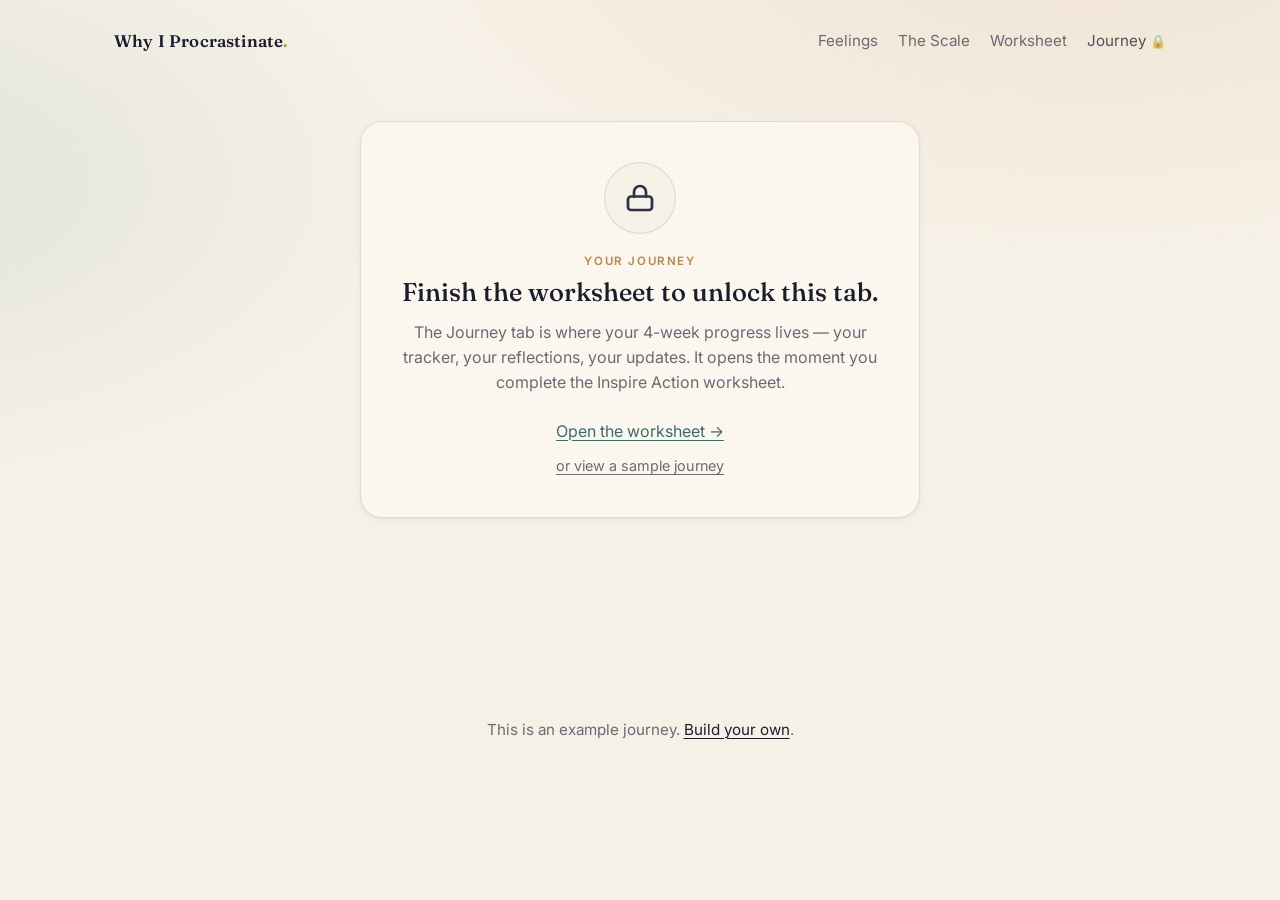
==== commit 30bd52fa: "Make Journey tab personal, editable, and locked behind the worksheet - Journey page now builds from " ====
--- a/progress.html
+++ b/progress.html
@@ -44,6 +44,7 @@
     <p>This is an example journey. <a href="worksheet.html">Build your own</a>.</p>
   </footer>
 
+  <script src="assets/nav-lock.js"></script>
   <script src="assets/progress-data.js"></script>
   <script src="assets/progress.js"></script>
 </body>
--- a/assets/styles.css
+++ b/assets/styles.css
@@ -2942,3 +2942,218 @@
   .prog-hero-inner { flex-direction: column; align-items: flex-start; }
 }
 
+/* ---------- Nav lock indicator ---------- */
+.nav .links a.is-locked {
+  display: inline-flex;
+  align-items: center;
+  gap: 4px;
+  opacity: 0.75;
+}
+.nav .links a.is-locked .nav-lock-icon {
+  font-size: 0.85em;
+  line-height: 1;
+  filter: grayscale(0.2);
+}
+
+/* ---------- Journey locked screen ---------- */
+.prog-lock {
+  margin: 48px auto;
+  max-width: 560px;
+  padding: 40px 32px;
+  background: var(--paper);
+  border: 1px solid var(--line);
+  border-radius: var(--r-lg);
+  box-shadow: var(--shadow-sm);
+  text-align: center;
+}
+.prog-lock-icon {
+  width: 72px; height: 72px;
+  margin: 0 auto 18px;
+  border-radius: 50%;
+  background: var(--cream);
+  color: var(--ink-soft);
+  display: flex; align-items: center; justify-content: center;
+  border: 1px solid var(--line);
+}
+.prog-lock h1 {
+  font-family: var(--serif);
+  font-weight: 500;
+  font-size: 1.6rem;
+  margin: 6px 0 12px;
+  line-height: 1.25;
+}
+.prog-lock-sub { color: var(--muted); margin: 0 0 24px; line-height: 1.55; }
+.prog-lock-actions {
+  display: flex; flex-direction: column; align-items: center; gap: 10px;
+}
+.prog-lock-demo { color: var(--muted); font-size: 0.9rem; text-decoration: underline; }
+.prog-lock-demo:hover { color: var(--ink); }
+
+.prog-demo-banner {
+  margin: 16px 0 0;
+  padding: 10px 14px;
+  background: var(--cream);
+  border: 1px solid var(--line);
+  border-radius: var(--r-sm);
+  color: var(--muted);
+  font-size: 0.9rem;
+  text-align: center;
+}
+.prog-demo-banner a { color: var(--ink); font-weight: 500; }
+
+/* ---------- Editable tracker cells ---------- */
+.prog-tracker.is-editable .tracker-cell,
+#progTracker.is-editable .tracker-cell {
+  cursor: pointer;
+}
+.prog-tracker.is-editable .tracker-cell:focus-visible,
+#progTracker.is-editable .tracker-cell:hover {
+  box-shadow: 0 0 0 2px var(--gold-deep);
+}
+.tracker-cell--pending {
+  background: transparent;
+  border: 1px dashed var(--line);
+  color: var(--muted);
+}
+.tracker-dot {
+  width: 6px; height: 6px; border-radius: 50%;
+  background: var(--muted); opacity: 0.55;
+  display: inline-block;
+}
+
+/* ---------- Tracker cell editor popover ---------- */
+.tracker-editor {
+  z-index: 100;
+  width: min(320px, calc(100vw - 24px));
+  background: var(--paper);
+  border: 1px solid var(--line);
+  border-radius: var(--r-md);
+  box-shadow: 0 20px 40px rgba(26, 29, 46, 0.18);
+  padding: 14px 16px 16px;
+  font-family: var(--sans);
+  color: var(--ink);
+}
+.tracker-editor-head {
+  display: flex; align-items: center; justify-content: space-between;
+  margin-bottom: 10px;
+}
+.tracker-editor-head strong { font-family: var(--serif); font-size: 1.05rem; font-weight: 500; }
+.tracker-editor-close {
+  border: 0; background: transparent; font-size: 1.4rem; line-height: 1;
+  cursor: pointer; color: var(--muted); padding: 0 4px;
+}
+.tracker-editor-close:hover { color: var(--ink); }
+.tracker-editor-hint { color: var(--muted); font-size: 0.85rem; margin: 0 0 10px; }
+.tracker-editor-statuses {
+  display: grid; grid-template-columns: repeat(4, 1fr); gap: 6px; margin-bottom: 12px;
+}
+.tracker-editor-status {
+  display: flex; flex-direction: column; align-items: center; gap: 2px;
+  padding: 8px 4px;
+  border: 1px solid var(--line);
+  border-radius: 8px;
+  background: transparent;
+  font-size: 0.78rem;
+  color: var(--ink);
+  cursor: pointer;
+  transition: background 120ms var(--ease), border-color 120ms var(--ease), transform 120ms var(--ease);
+}
+.tracker-editor-status:hover { transform: translateY(-1px); }
+.tracker-editor-status.is-selected {
+  background: var(--gold);
+  border-color: var(--gold-deep);
+}
+.tracker-editor-glyph { font-size: 1rem; font-weight: 600; }
+.tracker-editor-note-label {
+  display: block; font-size: 0.78rem; color: var(--muted);
+  text-transform: uppercase; letter-spacing: 0.08em; margin-bottom: 4px;
+}
+.tracker-editor-note {
+  width: 100%;
+  border: 1px solid var(--line);
+  border-radius: 8px;
+  padding: 8px 10px;
+  font-family: inherit;
+  font-size: 0.92rem;
+  color: var(--ink);
+  background: var(--cream);
+  resize: vertical;
+}
+.tracker-editor-note:focus {
+  outline: none;
+  border-color: var(--gold-deep);
+  background: #fff;
+}
+.tracker-editor-foot {
+  display: flex; justify-content: space-between; align-items: center; margin-top: 12px; gap: 8px;
+}
+.tracker-editor-clear {
+  border: 0; background: transparent;
+  color: var(--muted); font-size: 0.88rem; cursor: pointer;
+  padding: 6px 4px;
+}
+.tracker-editor-clear:hover { color: var(--terra-deep); text-decoration: underline; }
+
+/* ---------- Reflections editor ---------- */
+.prog-reflection-form {
+  margin: 8px 0 20px;
+  padding: 14px;
+  background: var(--paper);
+  border: 1px solid var(--line);
+  border-radius: var(--r-md);
+}
+.prog-reflection-input {
+  width: 100%;
+  border: 1px solid var(--line);
+  border-radius: 8px;
+  padding: 10px 12px;
+  font-family: inherit;
+  font-size: 0.98rem;
+  color: var(--ink);
+  background: var(--cream);
+  resize: vertical;
+}
+.prog-reflection-input:focus {
+  outline: none;
+  border-color: var(--gold-deep);
+  background: #fff;
+}
+.prog-reflection-foot {
+  display: flex; justify-content: flex-end; margin-top: 10px;
+}
+.prog-reflection-list {
+  list-style: none; padding: 0; margin: 0;
+  display: flex; flex-direction: column; gap: 12px;
+}
+.prog-reflection {
+  position: relative;
+  background: var(--paper);
+  border: 1px solid var(--line);
+  border-left: 4px solid var(--gold);
+  border-radius: 0 var(--r-md) var(--r-md) 0;
+  padding: 14px 16px 14px 18px;
+}
+.prog-reflection blockquote { margin: 0; }
+.prog-reflection blockquote p {
+  margin: 0;
+  font-family: var(--serif);
+  font-size: 1.02rem;
+  line-height: 1.5;
+}
+.prog-reflection blockquote footer {
+  margin-top: 6px;
+  color: var(--muted);
+  font-size: 0.82rem;
+  font-style: normal;
+}
+.prog-reflection-remove {
+  position: absolute;
+  top: 10px; right: 12px;
+  border: 0; background: transparent;
+  color: var(--muted); font-size: 0.78rem; cursor: pointer;
+  padding: 4px 6px;
+  border-radius: 4px;
+}
+.prog-reflection-remove:hover { color: var(--terra-deep); background: #fff5ef; }
+.prog-reflection-empty { color: var(--muted); font-style: italic; margin: 0; }
+
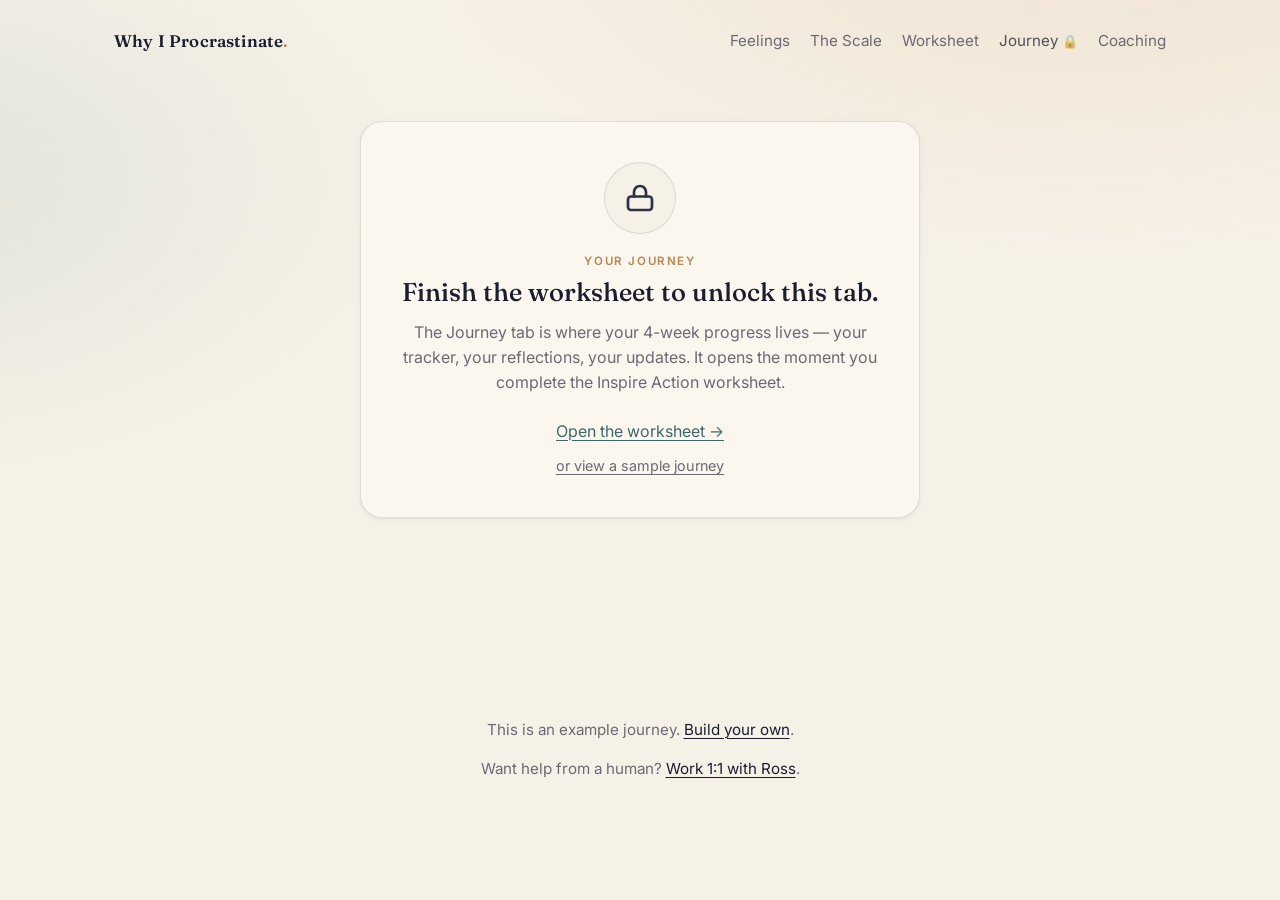
==== commit 6a9b6113: "Add 1:1 coaching landing page with footer links Adds a dedicated coaching.html landing page for Ross" ====
--- a/progress.html
+++ b/progress.html
@@ -18,6 +18,7 @@
       <a href="scale.html">The Scale</a>
       <a href="worksheet.html">Worksheet</a>
       <a href="progress.html" class="active">Journey</a>
+      <a href="coaching.html">Coaching</a>
     </div>
   </nav>
 
@@ -42,6 +43,7 @@
 
   <footer class="page-foot">
     <p>This is an example journey. <a href="worksheet.html">Build your own</a>.</p>
+    <p>Want help from a human? <a href="coaching.html">Work 1:1 with Ross</a>.</p>
   </footer>
 
   <script src="assets/nav-lock.js"></script>
--- a/assets/styles.css
+++ b/assets/styles.css
@@ -3157,3 +3157,339 @@
 .prog-reflection-remove:hover { color: var(--terra-deep); background: #fff5ef; }
 .prog-reflection-empty { color: var(--muted); font-style: italic; margin: 0; }
 
+/* ==========================================================================
+   Page: Coaching (coaching.html)
+   ========================================================================== */
+.coach-hero { padding-bottom: 24px; }
+.coach-eyebrow {
+  font-family: var(--sans);
+  font-size: 0.78rem;
+  letter-spacing: 0.18em;
+  text-transform: uppercase;
+  color: var(--gold-deep);
+  font-weight: 600;
+  margin: 0 0 14px;
+}
+.coach-hero-cta {
+  margin: 26px auto 0;
+  display: flex;
+  flex-direction: column;
+  align-items: center;
+  gap: 12px;
+}
+.coach-cta {
+  display: inline-block;
+  padding: 14px 26px;
+  border-radius: 999px;
+  font-weight: 600;
+  text-decoration: none;
+  background: var(--ink);
+  color: var(--cream);
+  transition: transform 180ms var(--ease), background 180ms var(--ease);
+}
+.coach-cta:hover { background: var(--ink-soft); color: var(--cream); transform: translateY(-1px); }
+.coach-cta--full { display: block; text-align: center; margin-top: 20px; }
+.coach-hero-meta {
+  font-size: 0.92rem;
+  color: var(--muted);
+  margin: 0;
+  display: inline-flex;
+  align-items: center;
+  gap: 8px;
+}
+.coach-dot {
+  width: 8px; height: 8px; border-radius: 50%;
+  background: var(--terra);
+  box-shadow: 0 0 0 4px rgba(200, 118, 104, 0.18);
+  display: inline-block;
+}
+.coach-trust-row {
+  list-style: none;
+  margin: 30px 0 0;
+  padding: 0;
+  display: flex;
+  justify-content: center;
+  gap: 28px;
+  flex-wrap: wrap;
+  color: var(--muted);
+  font-size: 0.95rem;
+}
+.coach-trust-row li {
+  position: relative;
+}
+.coach-trust-row li + li::before {
+  content: "·";
+  position: absolute;
+  left: -16px;
+  color: var(--gold-deep);
+}
+
+.coach-main { padding-bottom: 24px; }
+.coach-section {
+  margin: 56px 0;
+}
+.coach-section--paper {
+  background: var(--paper);
+  border: 1px solid var(--line);
+  border-radius: var(--r-lg);
+  padding: 44px 36px;
+  box-shadow: var(--shadow-sm);
+}
+.coach-label {
+  font-family: var(--sans);
+  font-size: 0.72rem;
+  letter-spacing: 0.18em;
+  text-transform: uppercase;
+  color: var(--gold-deep);
+  font-weight: 600;
+  margin: 0 0 10px;
+}
+.coach-h2 {
+  font-family: var(--serif);
+  font-weight: 500;
+  font-size: clamp(1.7rem, 3.4vw, 2.4rem);
+  line-height: 1.15;
+  margin: 0 0 18px;
+  color: var(--ink);
+  letter-spacing: -0.005em;
+}
+.coach-h2 em { font-style: italic; color: var(--gold-deep); font-weight: 400; }
+.coach-lead {
+  font-size: 1.08rem;
+  color: var(--ink-soft);
+  max-width: 680px;
+  margin: 0 0 22px;
+}
+.coach-lead--tight { margin-top: 22px; }
+
+.coach-problems {
+  list-style: none;
+  padding: 0;
+  margin: 0;
+  display: grid;
+  grid-template-columns: repeat(2, minmax(0, 1fr));
+  gap: 14px 22px;
+}
+.coach-problems li {
+  background: #fff;
+  border: 1px solid var(--line);
+  border-radius: var(--r-md);
+  padding: 16px 18px;
+  color: var(--ink-soft);
+  font-size: 0.98rem;
+  line-height: 1.5;
+}
+.coach-problems li strong { color: var(--ink); display: block; margin-bottom: 2px; font-weight: 600; }
+
+.coach-steps {
+  display: grid;
+  grid-template-columns: repeat(3, minmax(0, 1fr));
+  gap: 22px;
+  margin-top: 8px;
+}
+.coach-step {
+  background: #fff;
+  border: 1px solid var(--line);
+  border-radius: var(--r-md);
+  padding: 22px 20px;
+}
+.coach-step-num {
+  font-family: var(--serif);
+  font-size: 1.4rem;
+  color: var(--gold-deep);
+  margin-bottom: 6px;
+}
+.coach-step h3 {
+  font-family: var(--serif);
+  font-weight: 500;
+  font-size: 1.2rem;
+  margin: 0 0 8px;
+  color: var(--ink);
+}
+.coach-step p { margin: 0; color: var(--ink-soft); font-size: 0.98rem; }
+
+.coach-testimonials {
+  display: grid;
+  grid-template-columns: repeat(3, minmax(0, 1fr));
+  gap: 20px;
+  margin-top: 8px;
+}
+.coach-quote {
+  background: var(--paper);
+  border: 1px solid var(--line);
+  border-left: 3px solid var(--gold-deep);
+  border-radius: var(--r-md);
+  padding: 20px 22px;
+  margin: 0;
+}
+.coach-quote blockquote {
+  margin: 0 0 10px;
+  font-family: var(--serif);
+  font-size: 1.02rem;
+  line-height: 1.5;
+  color: var(--ink);
+}
+.coach-quote figcaption {
+  font-size: 0.88rem;
+  color: var(--muted);
+}
+
+.coach-about {
+  display: grid;
+  grid-template-columns: 1.3fr 1fr;
+  gap: 32px;
+  align-items: center;
+}
+.coach-about-copy p { color: var(--ink-soft); margin: 0 0 12px; }
+.coach-about-card {
+  background: #fff;
+  border: 1px solid var(--line);
+  border-radius: var(--r-md);
+  padding: 22px;
+  display: grid;
+  gap: 14px;
+}
+.coach-about-stat {
+  margin: 0;
+  display: flex;
+  align-items: baseline;
+  justify-content: space-between;
+  gap: 16px;
+  padding-bottom: 12px;
+  border-bottom: 1px solid var(--line);
+}
+.coach-about-stat:last-child { padding-bottom: 0; border-bottom: 0; }
+.coach-about-stat strong {
+  font-family: var(--serif);
+  font-size: 1.6rem;
+  font-weight: 500;
+  color: var(--ink);
+}
+.coach-about-stat span { color: var(--muted); font-size: 0.92rem; }
+
+.coach-offer {
+  display: grid;
+  grid-template-columns: 1.4fr 1fr;
+  gap: 24px;
+  margin-top: 8px;
+}
+.coach-offer-card {
+  background: #fff;
+  border: 1px solid var(--line);
+  border-radius: var(--r-lg);
+  padding: 32px 30px;
+  box-shadow: var(--shadow-md);
+}
+.coach-offer-name {
+  font-family: var(--serif);
+  font-size: 1.25rem;
+  color: var(--ink);
+  margin: 0 0 4px;
+}
+.coach-offer-price {
+  margin: 0 0 18px;
+  display: flex;
+  align-items: baseline;
+  gap: 12px;
+  flex-wrap: wrap;
+}
+.coach-offer-amount {
+  font-family: var(--serif);
+  font-size: 2.4rem;
+  font-weight: 500;
+  color: var(--ink);
+}
+.coach-offer-unit { color: var(--muted); font-size: 0.95rem; }
+.coach-offer-list {
+  list-style: none;
+  padding: 0;
+  margin: 0 0 18px;
+  display: grid;
+  gap: 10px;
+}
+.coach-offer-list li {
+  padding-left: 24px;
+  position: relative;
+  color: var(--ink-soft);
+  font-size: 0.98rem;
+}
+.coach-offer-list li::before {
+  content: "";
+  position: absolute;
+  left: 0; top: 8px;
+  width: 14px; height: 8px;
+  border-left: 2px solid var(--sage-deep);
+  border-bottom: 2px solid var(--sage-deep);
+  transform: rotate(-45deg);
+}
+.coach-offer-foot {
+  margin: 14px 0 0;
+  color: var(--muted);
+  font-size: 0.9rem;
+  text-align: center;
+}
+.coach-risk {
+  background: var(--paper);
+  border: 1px solid var(--line);
+  border-radius: var(--r-lg);
+  padding: 26px 24px;
+}
+.coach-risk h3 {
+  font-family: var(--serif);
+  font-weight: 500;
+  font-size: 1.1rem;
+  margin: 0 0 6px;
+  color: var(--ink);
+}
+.coach-risk h3 + p { margin: 0 0 18px; color: var(--ink-soft); font-size: 0.96rem; }
+.coach-risk p:last-child { margin-bottom: 0; }
+
+.coach-faq {
+  display: grid;
+  gap: 10px;
+  margin-top: 8px;
+}
+.coach-faq details {
+  background: #fff;
+  border: 1px solid var(--line);
+  border-radius: var(--r-md);
+  padding: 14px 18px;
+}
+.coach-faq summary {
+  cursor: pointer;
+  font-weight: 600;
+  color: var(--ink);
+  list-style: none;
+  position: relative;
+  padding-right: 24px;
+}
+.coach-faq summary::-webkit-details-marker { display: none; }
+.coach-faq summary::after {
+  content: "+";
+  position: absolute;
+  right: 0; top: -2px;
+  color: var(--gold-deep);
+  font-size: 1.3rem;
+  font-weight: 400;
+  transition: transform 200ms var(--ease);
+}
+.coach-faq details[open] summary::after { content: "−"; }
+.coach-faq details p {
+  margin: 10px 0 0;
+  color: var(--ink-soft);
+  font-size: 0.98rem;
+}
+
+.coach-final { margin-top: 24px; }
+
+@media (max-width: 720px) {
+  .coach-problems { grid-template-columns: 1fr; }
+  .coach-steps { grid-template-columns: 1fr; }
+  .coach-testimonials { grid-template-columns: 1fr; }
+  .coach-about { grid-template-columns: 1fr; }
+  .coach-offer { grid-template-columns: 1fr; }
+  .coach-section--paper { padding: 28px 20px; }
+  .coach-trust-row { gap: 18px; }
+  .coach-trust-row li + li::before { left: -12px; }
+}
+
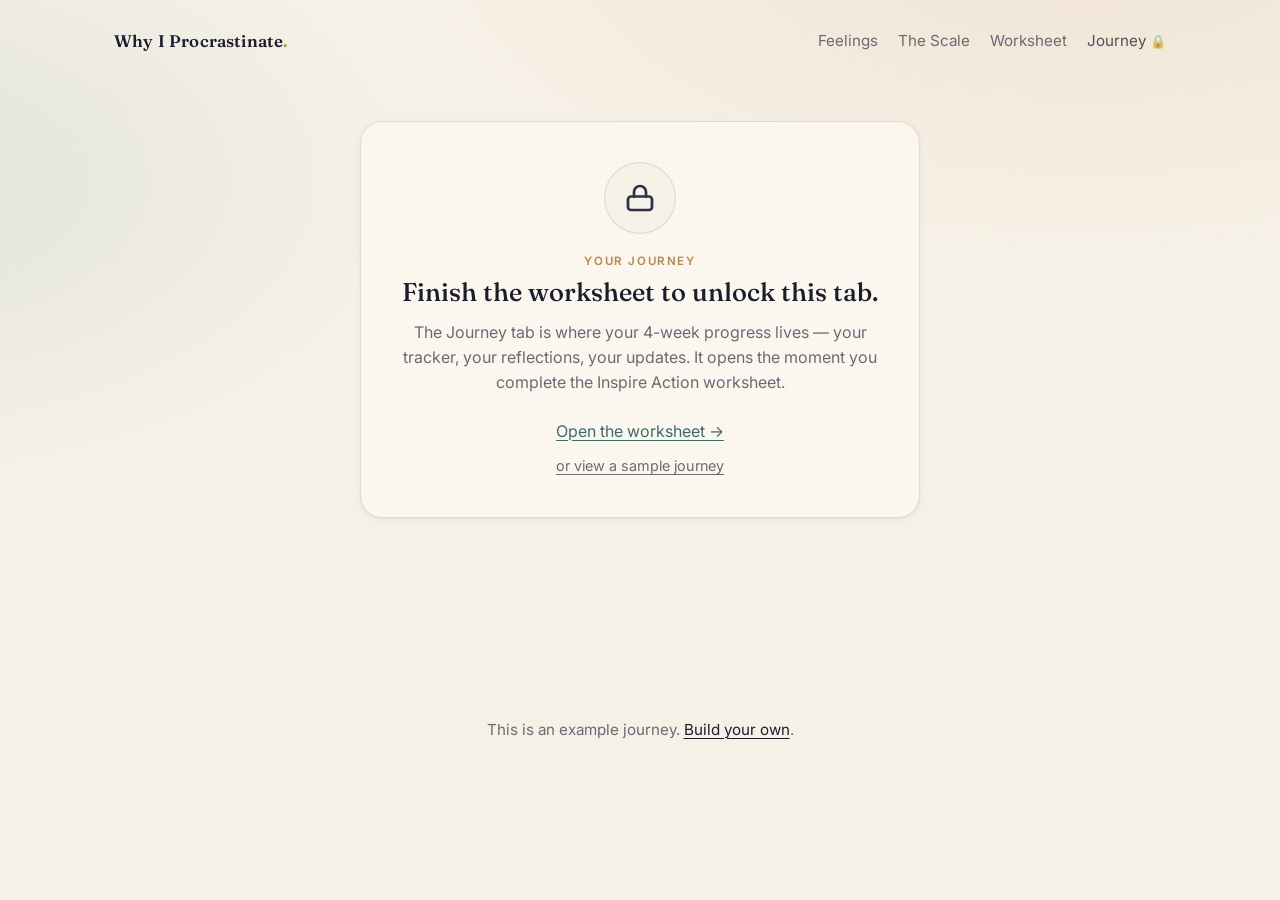
==== commit f6b3cf73: "Surface full worksheet context on the Journey tab The Journey tab previously ignored most of what th" ====
--- a/progress.html
+++ b/progress.html
@@ -18,7 +18,6 @@
       <a href="scale.html">The Scale</a>
       <a href="worksheet.html">Worksheet</a>
       <a href="progress.html" class="active">Journey</a>
-      <a href="coaching.html">Coaching</a>
     </div>
   </nav>
 
@@ -27,9 +26,15 @@
     <section id="progStrip" class="prog-strip" aria-label="Progress at a glance"></section>
     <section id="progCommitment" class="prog-panel" aria-label="The commitment"></section>
     <section id="progTracker" class="prog-panel" aria-label="4-week tracker"></section>
+    <section id="progStart" class="prog-panel" aria-label="Where you started"></section>
     <section id="progWhy" class="prog-panel" aria-label="Why this matters"></section>
+    <section id="progCurrent" class="prog-panel" aria-label="The cost of now"></section>
     <section id="progStakes" class="prog-panel" aria-label="What's on the line"></section>
+    <section id="progDistractions" class="prog-panel" aria-label="Distractions removed"></section>
+    <section id="progResistance" class="prog-panel" aria-label="Friction reducers"></section>
+    <section id="progAccountability" class="prog-panel" aria-label="Accountability"></section>
     <section id="progFallbacks" class="prog-panel" aria-label="Fallback plans"></section>
+    <section id="progMissedDay" class="prog-panel" aria-label="If you miss a day"></section>
     <section id="progLatest" class="prog-panel" aria-label="Latest reflection"></section>
 
     <aside class="cta-bar prog-cta">
@@ -43,7 +48,6 @@
 
   <footer class="page-foot">
     <p>This is an example journey. <a href="worksheet.html">Build your own</a>.</p>
-    <p>Want help from a human? <a href="coaching.html">Work 1:1 with Ross</a>.</p>
   </footer>
 
   <script src="assets/nav-lock.js"></script>
--- a/assets/styles.css
+++ b/assets/styles.css
@@ -2894,6 +2894,196 @@
 .prog-fallback-plan { color: var(--ink); font-size: 0.98rem; }
 .prog-fallback.is-empty .prog-fallback-plan { color: var(--muted); font-style: italic; }
 
+/* ---------- Where you started (facts + forgive) ---------- */
+.prog-start-grid {
+  display: grid;
+  grid-template-columns: 1fr 1fr;
+  gap: 16px;
+}
+.prog-start-block {
+  margin: 0;
+  padding: 20px;
+  border: 1px solid var(--line);
+  border-radius: var(--r-md);
+  background: var(--paper);
+}
+.prog-start-block p { margin: 0 0 10px; color: var(--ink); line-height: 1.5; }
+.prog-start-block p:last-child { margin-bottom: 0; }
+.prog-start-kicker {
+  margin: 0 0 10px !important;
+  text-transform: uppercase;
+  letter-spacing: 0.1em;
+  font-size: 0.7rem;
+  font-weight: 600;
+  color: var(--gold-deep);
+}
+.prog-start-block--forgive {
+  background: linear-gradient(180deg, rgba(212, 165, 116, 0.08), transparent 60%), var(--paper);
+}
+.prog-start-block--forgive .prog-start-kicker { color: var(--terra-deep); }
+
+/* ---------- Current problems ---------- */
+.prog-current-list {
+  list-style: none;
+  margin: 0;
+  padding: 0;
+  display: grid;
+  grid-template-columns: 1fr 1fr;
+  gap: 14px;
+}
+.prog-current-item {
+  padding: 18px 20px;
+  border: 1px solid var(--line);
+  border-radius: var(--r-md);
+  background: var(--paper);
+}
+.prog-current-problem {
+  margin: 0 0 10px;
+  font-family: var(--serif);
+  font-size: 1.1rem;
+  line-height: 1.35;
+  color: var(--ink);
+}
+.prog-current-row {
+  display: grid;
+  grid-template-columns: 110px 1fr;
+  gap: 10px;
+  margin: 6px 0;
+  align-items: baseline;
+  font-size: 0.95rem;
+  color: var(--ink-soft);
+}
+.prog-current-label {
+  text-transform: uppercase;
+  letter-spacing: 0.08em;
+  font-size: 0.7rem;
+  font-weight: 600;
+  color: var(--muted);
+}
+.prog-current-feel {
+  margin: 10px 0 0;
+  font-style: italic;
+  color: var(--muted);
+  font-size: 0.92rem;
+}
+
+/* ---------- Distractions ---------- */
+.prog-distractions {
+  list-style: none;
+  margin: 0;
+  padding: 0;
+  display: grid;
+  grid-template-columns: repeat(auto-fill, minmax(220px, 1fr));
+  gap: 10px;
+}
+.prog-distraction {
+  display: flex;
+  justify-content: space-between;
+  align-items: baseline;
+  gap: 12px;
+  padding: 12px 16px;
+  border: 1px solid var(--line);
+  border-radius: var(--r-md);
+  background: var(--paper);
+}
+.prog-distraction-what { font-weight: 500; color: var(--ink); }
+.prog-distraction-tactic {
+  font-size: 0.72rem;
+  text-transform: uppercase;
+  letter-spacing: 0.08em;
+  font-weight: 600;
+  color: var(--teal-deep);
+}
+
+/* ---------- Resistance (friction reducers) ---------- */
+.prog-resistance-list {
+  list-style: none;
+  margin: 0;
+  padding: 0;
+  display: grid;
+  grid-template-columns: 1fr 1fr;
+  gap: 12px;
+}
+.prog-resistance {
+  padding: 16px 18px;
+  border: 1px solid var(--line);
+  border-left: 3px solid var(--sage-deep);
+  border-radius: var(--r-md);
+  background: var(--paper);
+}
+.prog-resistance-title {
+  margin: 0 0 6px;
+  font-family: var(--serif);
+  font-weight: 500;
+  font-size: 1rem;
+  color: var(--ink);
+}
+.prog-resistance-detail {
+  margin: 0;
+  color: var(--ink-soft);
+  font-size: 0.95rem;
+  line-height: 1.45;
+}
+
+/* ---------- Accountability ---------- */
+.prog-accountability {
+  padding: 18px 22px;
+  border: 1px solid var(--line);
+  border-radius: var(--r-md);
+  background: var(--paper);
+}
+.prog-accountability p {
+  margin: 0 0 10px;
+  color: var(--ink);
+  line-height: 1.5;
+}
+.prog-accountability p:last-child { margin-bottom: 0; }
+
+/* ---------- Missed-day plan ---------- */
+.prog-missed {
+  display: grid;
+  grid-template-columns: 1fr 1fr;
+  gap: 14px;
+}
+.prog-missed-mantra {
+  margin: 0;
+  padding: 18px 22px;
+  border-left: 4px solid var(--terra);
+  background: var(--paper);
+  border-radius: 0 var(--r-md) var(--r-md) 0;
+}
+.prog-missed-mantra p {
+  margin: 0;
+  font-family: var(--serif);
+  font-size: 1.1rem;
+  line-height: 1.4;
+  color: var(--ink);
+}
+.prog-missed-mantra footer {
+  margin-top: 10px;
+  text-transform: uppercase;
+  letter-spacing: 0.1em;
+  font-size: 0.7rem;
+  font-weight: 600;
+  color: var(--terra-deep);
+  font-style: normal;
+}
+.prog-missed-restart {
+  padding: 18px 22px;
+  border: 1px solid var(--line);
+  border-radius: var(--r-md);
+  background: var(--paper);
+}
+.prog-missed-label {
+  margin: 0 0 8px;
+  text-transform: uppercase;
+  letter-spacing: 0.1em;
+  font-size: 0.7rem;
+  font-weight: 600;
+  color: var(--gold-deep);
+}
+.prog-missed-restart p:last-child { margin: 0; color: var(--ink); line-height: 1.5; }
+
 /* ---------- Latest reflection ---------- */
 .prog-latest {
   margin: 0;
@@ -2926,6 +3116,10 @@
 
   .prog-why-grid { grid-template-columns: 1fr; }
   .prog-fallbacks { grid-template-columns: 1fr; }
+  .prog-start-grid { grid-template-columns: 1fr; }
+  .prog-current-list { grid-template-columns: 1fr; }
+  .prog-resistance-list { grid-template-columns: 1fr; }
+  .prog-missed { grid-template-columns: 1fr; }
 
   .prog-ssmart-row { grid-template-columns: 1fr; gap: 2px; padding: 10px 0; }
 
@@ -3157,339 +3351,3 @@
 .prog-reflection-remove:hover { color: var(--terra-deep); background: #fff5ef; }
 .prog-reflection-empty { color: var(--muted); font-style: italic; margin: 0; }
 
-/* ==========================================================================
-   Page: Coaching (coaching.html)
-   ========================================================================== */
-.coach-hero { padding-bottom: 24px; }
-.coach-eyebrow {
-  font-family: var(--sans);
-  font-size: 0.78rem;
-  letter-spacing: 0.18em;
-  text-transform: uppercase;
-  color: var(--gold-deep);
-  font-weight: 600;
-  margin: 0 0 14px;
-}
-.coach-hero-cta {
-  margin: 26px auto 0;
-  display: flex;
-  flex-direction: column;
-  align-items: center;
-  gap: 12px;
-}
-.coach-cta {
-  display: inline-block;
-  padding: 14px 26px;
-  border-radius: 999px;
-  font-weight: 600;
-  text-decoration: none;
-  background: var(--ink);
-  color: var(--cream);
-  transition: transform 180ms var(--ease), background 180ms var(--ease);
-}
-.coach-cta:hover { background: var(--ink-soft); color: var(--cream); transform: translateY(-1px); }
-.coach-cta--full { display: block; text-align: center; margin-top: 20px; }
-.coach-hero-meta {
-  font-size: 0.92rem;
-  color: var(--muted);
-  margin: 0;
-  display: inline-flex;
-  align-items: center;
-  gap: 8px;
-}
-.coach-dot {
-  width: 8px; height: 8px; border-radius: 50%;
-  background: var(--terra);
-  box-shadow: 0 0 0 4px rgba(200, 118, 104, 0.18);
-  display: inline-block;
-}
-.coach-trust-row {
-  list-style: none;
-  margin: 30px 0 0;
-  padding: 0;
-  display: flex;
-  justify-content: center;
-  gap: 28px;
-  flex-wrap: wrap;
-  color: var(--muted);
-  font-size: 0.95rem;
-}
-.coach-trust-row li {
-  position: relative;
-}
-.coach-trust-row li + li::before {
-  content: "·";
-  position: absolute;
-  left: -16px;
-  color: var(--gold-deep);
-}
-
-.coach-main { padding-bottom: 24px; }
-.coach-section {
-  margin: 56px 0;
-}
-.coach-section--paper {
-  background: var(--paper);
-  border: 1px solid var(--line);
-  border-radius: var(--r-lg);
-  padding: 44px 36px;
-  box-shadow: var(--shadow-sm);
-}
-.coach-label {
-  font-family: var(--sans);
-  font-size: 0.72rem;
-  letter-spacing: 0.18em;
-  text-transform: uppercase;
-  color: var(--gold-deep);
-  font-weight: 600;
-  margin: 0 0 10px;
-}
-.coach-h2 {
-  font-family: var(--serif);
-  font-weight: 500;
-  font-size: clamp(1.7rem, 3.4vw, 2.4rem);
-  line-height: 1.15;
-  margin: 0 0 18px;
-  color: var(--ink);
-  letter-spacing: -0.005em;
-}
-.coach-h2 em { font-style: italic; color: var(--gold-deep); font-weight: 400; }
-.coach-lead {
-  font-size: 1.08rem;
-  color: var(--ink-soft);
-  max-width: 680px;
-  margin: 0 0 22px;
-}
-.coach-lead--tight { margin-top: 22px; }
-
-.coach-problems {
-  list-style: none;
-  padding: 0;
-  margin: 0;
-  display: grid;
-  grid-template-columns: repeat(2, minmax(0, 1fr));
-  gap: 14px 22px;
-}
-.coach-problems li {
-  background: #fff;
-  border: 1px solid var(--line);
-  border-radius: var(--r-md);
-  padding: 16px 18px;
-  color: var(--ink-soft);
-  font-size: 0.98rem;
-  line-height: 1.5;
-}
-.coach-problems li strong { color: var(--ink); display: block; margin-bottom: 2px; font-weight: 600; }
-
-.coach-steps {
-  display: grid;
-  grid-template-columns: repeat(3, minmax(0, 1fr));
-  gap: 22px;
-  margin-top: 8px;
-}
-.coach-step {
-  background: #fff;
-  border: 1px solid var(--line);
-  border-radius: var(--r-md);
-  padding: 22px 20px;
-}
-.coach-step-num {
-  font-family: var(--serif);
-  font-size: 1.4rem;
-  color: var(--gold-deep);
-  margin-bottom: 6px;
-}
-.coach-step h3 {
-  font-family: var(--serif);
-  font-weight: 500;
-  font-size: 1.2rem;
-  margin: 0 0 8px;
-  color: var(--ink);
-}
-.coach-step p { margin: 0; color: var(--ink-soft); font-size: 0.98rem; }
-
-.coach-testimonials {
-  display: grid;
-  grid-template-columns: repeat(3, minmax(0, 1fr));
-  gap: 20px;
-  margin-top: 8px;
-}
-.coach-quote {
-  background: var(--paper);
-  border: 1px solid var(--line);
-  border-left: 3px solid var(--gold-deep);
-  border-radius: var(--r-md);
-  padding: 20px 22px;
-  margin: 0;
-}
-.coach-quote blockquote {
-  margin: 0 0 10px;
-  font-family: var(--serif);
-  font-size: 1.02rem;
-  line-height: 1.5;
-  color: var(--ink);
-}
-.coach-quote figcaption {
-  font-size: 0.88rem;
-  color: var(--muted);
-}
-
-.coach-about {
-  display: grid;
-  grid-template-columns: 1.3fr 1fr;
-  gap: 32px;
-  align-items: center;
-}
-.coach-about-copy p { color: var(--ink-soft); margin: 0 0 12px; }
-.coach-about-card {
-  background: #fff;
-  border: 1px solid var(--line);
-  border-radius: var(--r-md);
-  padding: 22px;
-  display: grid;
-  gap: 14px;
-}
-.coach-about-stat {
-  margin: 0;
-  display: flex;
-  align-items: baseline;
-  justify-content: space-between;
-  gap: 16px;
-  padding-bottom: 12px;
-  border-bottom: 1px solid var(--line);
-}
-.coach-about-stat:last-child { padding-bottom: 0; border-bottom: 0; }
-.coach-about-stat strong {
-  font-family: var(--serif);
-  font-size: 1.6rem;
-  font-weight: 500;
-  color: var(--ink);
-}
-.coach-about-stat span { color: var(--muted); font-size: 0.92rem; }
-
-.coach-offer {
-  display: grid;
-  grid-template-columns: 1.4fr 1fr;
-  gap: 24px;
-  margin-top: 8px;
-}
-.coach-offer-card {
-  background: #fff;
-  border: 1px solid var(--line);
-  border-radius: var(--r-lg);
-  padding: 32px 30px;
-  box-shadow: var(--shadow-md);
-}
-.coach-offer-name {
-  font-family: var(--serif);
-  font-size: 1.25rem;
-  color: var(--ink);
-  margin: 0 0 4px;
-}
-.coach-offer-price {
-  margin: 0 0 18px;
-  display: flex;
-  align-items: baseline;
-  gap: 12px;
-  flex-wrap: wrap;
-}
-.coach-offer-amount {
-  font-family: var(--serif);
-  font-size: 2.4rem;
-  font-weight: 500;
-  color: var(--ink);
-}
-.coach-offer-unit { color: var(--muted); font-size: 0.95rem; }
-.coach-offer-list {
-  list-style: none;
-  padding: 0;
-  margin: 0 0 18px;
-  display: grid;
-  gap: 10px;
-}
-.coach-offer-list li {
-  padding-left: 24px;
-  position: relative;
-  color: var(--ink-soft);
-  font-size: 0.98rem;
-}
-.coach-offer-list li::before {
-  content: "";
-  position: absolute;
-  left: 0; top: 8px;
-  width: 14px; height: 8px;
-  border-left: 2px solid var(--sage-deep);
-  border-bottom: 2px solid var(--sage-deep);
-  transform: rotate(-45deg);
-}
-.coach-offer-foot {
-  margin: 14px 0 0;
-  color: var(--muted);
-  font-size: 0.9rem;
-  text-align: center;
-}
-.coach-risk {
-  background: var(--paper);
-  border: 1px solid var(--line);
-  border-radius: var(--r-lg);
-  padding: 26px 24px;
-}
-.coach-risk h3 {
-  font-family: var(--serif);
-  font-weight: 500;
-  font-size: 1.1rem;
-  margin: 0 0 6px;
-  color: var(--ink);
-}
-.coach-risk h3 + p { margin: 0 0 18px; color: var(--ink-soft); font-size: 0.96rem; }
-.coach-risk p:last-child { margin-bottom: 0; }
-
-.coach-faq {
-  display: grid;
-  gap: 10px;
-  margin-top: 8px;
-}
-.coach-faq details {
-  background: #fff;
-  border: 1px solid var(--line);
-  border-radius: var(--r-md);
-  padding: 14px 18px;
-}
-.coach-faq summary {
-  cursor: pointer;
-  font-weight: 600;
-  color: var(--ink);
-  list-style: none;
-  position: relative;
-  padding-right: 24px;
-}
-.coach-faq summary::-webkit-details-marker { display: none; }
-.coach-faq summary::after {
-  content: "+";
-  position: absolute;
-  right: 0; top: -2px;
-  color: var(--gold-deep);
-  font-size: 1.3rem;
-  font-weight: 400;
-  transition: transform 200ms var(--ease);
-}
-.coach-faq details[open] summary::after { content: "−"; }
-.coach-faq details p {
-  margin: 10px 0 0;
-  color: var(--ink-soft);
-  font-size: 0.98rem;
-}
-
-.coach-final { margin-top: 24px; }
-
-@media (max-width: 720px) {
-  .coach-problems { grid-template-columns: 1fr; }
-  .coach-steps { grid-template-columns: 1fr; }
-  .coach-testimonials { grid-template-columns: 1fr; }
-  .coach-about { grid-template-columns: 1fr; }
-  .coach-offer { grid-template-columns: 1fr; }
-  .coach-section--paper { padding: 28px 20px; }
-  .coach-trust-row { gap: 18px; }
-  .coach-trust-row li + li::before { left: -12px; }
-}
-
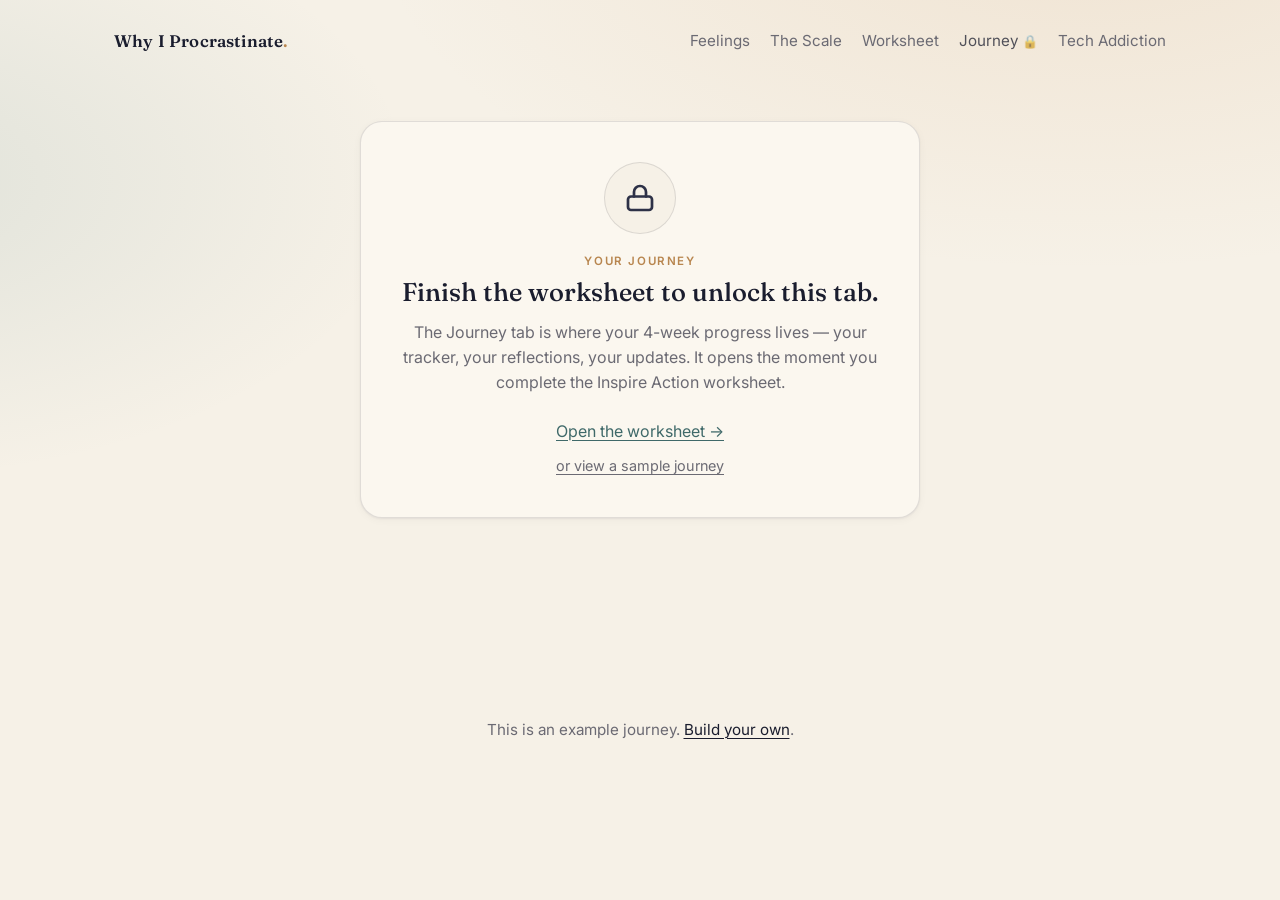
==== commit 217edacc: "Add dedicated Tech Addiction tab with tracker + editable boxes Creates a standalone page (tech.html)" ====
--- a/progress.html
+++ b/progress.html
@@ -18,24 +18,36 @@
       <a href="scale.html">The Scale</a>
       <a href="worksheet.html">Worksheet</a>
       <a href="progress.html" class="active">Journey</a>
+      <a href="tech.html">Tech Addiction</a>
     </div>
   </nav>
 
   <main class="wrap prog-wrap">
     <header id="progHero" class="prog-hero" aria-label="Hero"></header>
-    <section id="progStrip" class="prog-strip" aria-label="Progress at a glance"></section>
-    <section id="progCommitment" class="prog-panel" aria-label="The commitment"></section>
-    <section id="progTracker" class="prog-panel" aria-label="4-week tracker"></section>
-    <section id="progStart" class="prog-panel" aria-label="Where you started"></section>
-    <section id="progWhy" class="prog-panel" aria-label="Why this matters"></section>
-    <section id="progCurrent" class="prog-panel" aria-label="The cost of now"></section>
-    <section id="progStakes" class="prog-panel" aria-label="What's on the line"></section>
-    <section id="progDistractions" class="prog-panel" aria-label="Distractions removed"></section>
-    <section id="progResistance" class="prog-panel" aria-label="Friction reducers"></section>
-    <section id="progAccountability" class="prog-panel" aria-label="Accountability"></section>
-    <section id="progFallbacks" class="prog-panel" aria-label="Fallback plans"></section>
-    <section id="progMissedDay" class="prog-panel" aria-label="If you miss a day"></section>
-    <section id="progLatest" class="prog-panel" aria-label="Latest reflection"></section>
+
+    <nav class="prog-view-switch" role="tablist" aria-label="Journey view">
+      <button type="button" class="pill-btn prog-view-btn is-selected" role="tab" aria-selected="true" data-view="today">Today</button>
+      <button type="button" class="pill-btn prog-view-btn" role="tab" aria-selected="false" data-view="plan">My plan</button>
+    </nav>
+
+    <div class="prog-today-view is-active" role="tabpanel" aria-label="Today">
+      <section id="progStrip" class="prog-strip" aria-label="Progress at a glance"></section>
+      <section id="progCommitment" class="prog-panel" aria-label="The commitment"></section>
+      <section id="progTracker" class="prog-panel" aria-label="4-week tracker"></section>
+      <section id="progLatest" class="prog-panel" aria-label="Latest reflection"></section>
+    </div>
+
+    <div class="prog-plan-view" role="tabpanel" aria-label="My plan" hidden>
+      <section id="progStart" class="prog-panel" aria-label="Where you started"></section>
+      <section id="progWhy" class="prog-panel" aria-label="Why this matters"></section>
+      <section id="progCurrent" class="prog-panel" aria-label="The cost of now"></section>
+      <section id="progStakes" class="prog-panel" aria-label="What's on the line"></section>
+      <section id="progDistractions" class="prog-panel" aria-label="Distractions removed"></section>
+      <section id="progResistance" class="prog-panel" aria-label="Friction reducers"></section>
+      <section id="progAccountability" class="prog-panel" aria-label="Accountability"></section>
+      <section id="progFallbacks" class="prog-panel" aria-label="Fallback plans"></section>
+      <section id="progMissedDay" class="prog-panel" aria-label="If you miss a day"></section>
+    </div>
 
     <aside class="cta-bar prog-cta">
       <div>
--- a/assets/styles.css
+++ b/assets/styles.css
@@ -2563,7 +2563,36 @@
    ========================================================================== */
 .prog-wrap { padding-top: 18px; padding-bottom: 64px; }
 
-.prog-panel { margin: 28px 0; }
+.prog-panel { margin: 22px 0; }
+
+/* ---------- View switcher ---------- */
+.prog-view-switch {
+  display: flex;
+  gap: 8px;
+  margin: 14px 0 4px;
+  padding: 4px;
+  border-radius: 999px;
+  background: var(--paper);
+  border: 1px solid var(--line);
+  width: max-content;
+}
+.prog-view-switch .prog-view-btn {
+  padding: 8px 18px;
+  font-size: 0.92rem;
+  border: 1px solid transparent;
+  background: transparent;
+  color: var(--ink-soft);
+}
+.prog-view-switch .prog-view-btn:hover { transform: none; border-color: transparent; }
+.prog-view-switch .prog-view-btn.is-selected {
+  background: var(--ink);
+  border-color: var(--ink);
+  color: var(--cream);
+}
+.prog-today-view,
+.prog-plan-view { display: block; }
+.prog-today-view[hidden],
+.prog-plan-view[hidden] { display: none; }
 .prog-section-title {
   font-family: var(--serif);
   font-weight: 500;
@@ -2837,12 +2866,6 @@
   font-size: 0.95rem;
   color: var(--ink-soft);
 }
-.prog-why-feel {
-  margin: 8px 0 0;
-  font-style: italic;
-  color: var(--muted);
-  font-size: 0.9rem;
-}
 .prog-why-kicker {
   margin: 0 0 10px;
   text-transform: uppercase;
@@ -2902,23 +2925,20 @@
 }
 .prog-start-block {
   margin: 0;
-  padding: 20px;
+  padding: 16px 18px;
   border: 1px solid var(--line);
   border-radius: var(--r-md);
   background: var(--paper);
 }
-.prog-start-block p { margin: 0 0 10px; color: var(--ink); line-height: 1.5; }
+.prog-start-block p { margin: 0 0 8px; color: var(--ink); line-height: 1.45; font-size: 0.95rem; }
 .prog-start-block p:last-child { margin-bottom: 0; }
 .prog-start-kicker {
-  margin: 0 0 10px !important;
+  margin: 0 0 8px !important;
   text-transform: uppercase;
   letter-spacing: 0.1em;
   font-size: 0.7rem;
   font-weight: 600;
   color: var(--gold-deep);
-}
-.prog-start-block--forgive {
-  background: linear-gradient(180deg, rgba(212, 165, 116, 0.08), transparent 60%), var(--paper);
 }
 .prog-start-block--forgive .prog-start-kicker { color: var(--terra-deep); }
 
@@ -2960,13 +2980,6 @@
   font-weight: 600;
   color: var(--muted);
 }
-.prog-current-feel {
-  margin: 10px 0 0;
-  font-style: italic;
-  color: var(--muted);
-  font-size: 0.92rem;
-}
-
 /* ---------- Distractions ---------- */
 .prog-distractions {
   list-style: none;
@@ -3001,28 +3014,28 @@
   margin: 0;
   padding: 0;
   display: grid;
-  grid-template-columns: 1fr 1fr;
-  gap: 12px;
+  grid-template-columns: repeat(3, 1fr);
+  gap: 10px;
 }
 .prog-resistance {
-  padding: 16px 18px;
+  padding: 12px 14px;
   border: 1px solid var(--line);
   border-left: 3px solid var(--sage-deep);
   border-radius: var(--r-md);
   background: var(--paper);
 }
 .prog-resistance-title {
-  margin: 0 0 6px;
-  font-family: var(--serif);
-  font-weight: 500;
-  font-size: 1rem;
+  margin: 0 0 4px;
+  font-family: var(--serif);
+  font-weight: 500;
+  font-size: 0.95rem;
   color: var(--ink);
 }
 .prog-resistance-detail {
   margin: 0;
   color: var(--ink-soft);
-  font-size: 0.95rem;
-  line-height: 1.45;
+  font-size: 0.88rem;
+  line-height: 1.4;
 }
 
 /* ---------- Accountability ---------- */
@@ -3120,6 +3133,8 @@
   .prog-current-list { grid-template-columns: 1fr; }
   .prog-resistance-list { grid-template-columns: 1fr; }
   .prog-missed { grid-template-columns: 1fr; }
+  .prog-missed-mantra { border-radius: var(--r-md); }
+  .prog-view-switch { width: 100%; justify-content: center; }
 
   .prog-ssmart-row { grid-template-columns: 1fr; gap: 2px; padding: 10px 0; }
 
@@ -3197,11 +3212,14 @@
 
 /* ---------- Editable tracker cells ---------- */
 .prog-tracker.is-editable .tracker-cell,
-#progTracker.is-editable .tracker-cell {
+#progTracker.is-editable .tracker-cell,
+#techTracker.is-editable .tracker-cell {
   cursor: pointer;
 }
 .prog-tracker.is-editable .tracker-cell:focus-visible,
-#progTracker.is-editable .tracker-cell:hover {
+#progTracker.is-editable .tracker-cell:hover,
+#techTracker.is-editable .tracker-cell:hover,
+#techTracker.is-editable .tracker-cell:focus-visible {
   box-shadow: 0 0 0 2px var(--gold-deep);
 }
 .tracker-cell--pending {
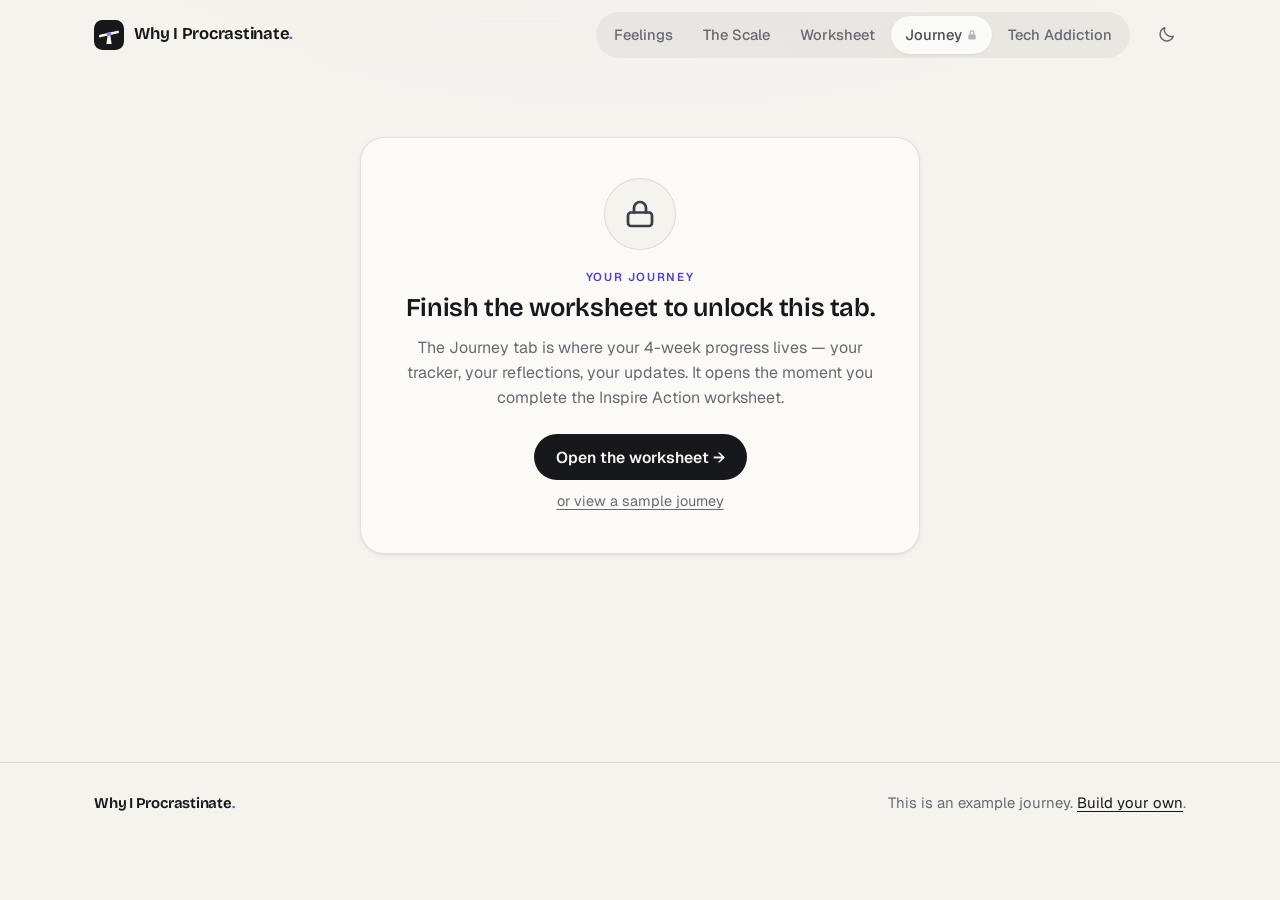
==== commit 24ab5d88: "Redesign the site with a new design system, dark mode and mobile fixes - New tokens: warm paper neut" ====
--- a/progress.html
+++ b/progress.html
@@ -3,24 +3,30 @@
 <head>
 <meta charset="utf-8" />
 <meta name="viewport" content="width=device-width, initial-scale=1" />
-<title>Alex's 4 weeks — Why I Procrastinate</title>
+<title>Alex's 4 weeks | Why I Procrastinate</title>
 <meta name="description" content="A live, public look at one person's 4-week commitment to showing up. Watch their progress, their why, and what's on the line." />
 <link rel="preconnect" href="https://fonts.googleapis.com" />
 <link rel="preconnect" href="https://fonts.gstatic.com" crossorigin />
-<link href="https://fonts.googleapis.com/css2?family=Fraunces:ital,opsz,wght@0,9..144,400;0,9..144,500;0,9..144,600;1,9..144,400&family=Inter:wght@400;500;600&display=swap" rel="stylesheet" />
+<link href="https://fonts.googleapis.com/css2?family=Bricolage+Grotesque:opsz,wght@12..96,400..700&family=Geist:wght@400..700&family=Instrument+Serif:ital@0;1&display=swap" rel="stylesheet" />
 <link rel="stylesheet" href="assets/styles.css" />
+<meta name="theme-color" content="#f5f3ee" media="(prefers-color-scheme: light)" />
+<meta name="theme-color" content="#0f1012" media="(prefers-color-scheme: dark)" />
+<script>try{var t=localStorage.getItem("wip-theme");if(t)document.documentElement.dataset.theme=t;}catch(e){}</script>
 </head>
 <body>
-  <nav class="nav" aria-label="Primary">
-    <a class="brand" href="index.html">Why I Procrastinate<span class="dot">.</span></a>
-    <div class="links">
-      <a href="index.html">Feelings</a>
-      <a href="scale.html">The Scale</a>
-      <a href="worksheet.html">Worksheet</a>
-      <a href="progress.html" class="active">Journey</a>
-      <a href="tech.html">Tech Addiction</a>
-    </div>
-  </nav>
+  <header class="site-header">
+    <nav class="nav" aria-label="Primary">
+      <a class="brand" href="index.html"><svg class="brand-mark" viewBox="0 0 32 32" aria-hidden="true"><rect class="bm-bg" width="32" height="32" rx="9"/><path class="bm-stand" d="M13.2 25.5h5.6l-1.4-9.6h-2.8z"/><rect class="bm-beam" x="5" y="13.6" width="22" height="2.8" rx="1.4" transform="rotate(-13 16 15)"/><circle class="bm-pivot" cx="16" cy="15" r="2.3"/></svg><span>Why I Procrastinate<span class="dot">.</span></span></a>
+      <div class="links">
+        <a href="index.html">Feelings</a>
+        <a href="scale.html">The Scale</a>
+        <a href="worksheet.html">Worksheet</a>
+        <a href="progress.html" class="active" aria-current="page">Journey</a>
+        <a href="tech.html">Tech Addiction</a>
+      </div>
+      <button class="theme-toggle" type="button" aria-label="Toggle dark mode"><svg class="icon-sun" viewBox="0 0 24 24" aria-hidden="true"><circle cx="12" cy="12" r="4"/><path d="M12 2.5v2M12 19.5v2M4.6 4.6l1.4 1.4M18 18l1.4 1.4M2.5 12h2M19.5 12h2M4.6 19.4L6 18M18 6l1.4-1.4"/></svg><svg class="icon-moon" viewBox="0 0 24 24" aria-hidden="true"><path d="M20.5 14.2A8.5 8.5 0 0 1 9.8 3.5a8.5 8.5 0 1 0 10.7 10.7z"/></svg></button>
+    </nav>
+  </header>
 
   <main class="wrap prog-wrap">
     <header id="progHero" class="prog-hero" aria-label="Hero"></header>
@@ -59,9 +65,13 @@
   </main>
 
   <footer class="page-foot">
-    <p>This is an example journey. <a href="worksheet.html">Build your own</a>.</p>
+    <div class="foot-inner">
+      <p class="foot-brand">Why I Procrastinate<span class="dot">.</span></p>
+      <p class="foot-note">This is an example journey. <a href="worksheet.html">Build your own</a>.</p>
+    </div>
   </footer>
 
+  <script src="assets/site.js"></script>
   <script src="assets/nav-lock.js"></script>
   <script src="assets/progress-data.js"></script>
   <script src="assets/progress.js"></script>
--- a/assets/styles.css
+++ b/assets/styles.css
@@ -1,233 +1,701 @@
 /* ==========================================================================
-   Why I Procrastinate — styles
+   Why I Procrastinate: styles
+   Tokens first. Every colour in this file resolves to one of these, so the
+   light and dark themes are just two sets of values.
    ========================================================================== */
 
 :root {
-  --ink: #1a1d2e;
-  --ink-soft: #2d3147;
-  --cream: #f6f1e7;
-  --cream-deep: #ede5d3;
-  --paper: #fbf7ef;
-  --gold: #d4a574;
-  --gold-deep: #b8864f;
-  --teal: #5b8a8a;
-  --teal-deep: #3f6969;
-  --terra: #c87668;
-  --terra-deep: #9e5447;
-  --sage: #7da07d;
-  --sage-deep: #5b805b;
-  --muted: #6b6a73;
-  --line: rgba(26, 29, 46, 0.12);
-
-  --serif: "Fraunces", "Iowan Old Style", Georgia, serif;
-  --sans: "Inter", -apple-system, BlinkMacSystemFont, "Segoe UI", sans-serif;
-
-  --r-sm: 8px;
-  --r-md: 14px;
-  --r-lg: 22px;
-
-  --shadow-sm: 0 1px 2px rgba(26, 29, 46, 0.06), 0 2px 8px rgba(26, 29, 46, 0.04);
-  --shadow-md: 0 4px 14px rgba(26, 29, 46, 0.08), 0 12px 28px rgba(26, 29, 46, 0.06);
-  --shadow-lg: 0 12px 36px rgba(26, 29, 46, 0.12);
+  color-scheme: light;
+
+  /* Surfaces */
+  --cream: #f5f3ee;          /* page background */
+  --cream-deep: #e9e5dc;     /* pressed / track fills */
+  --paper: #fbfaf7;          /* cards */
+  --surface: #ffffff;        /* inputs, chips, raised rows */
+  --surface-warm: #fffdf8;
+  --surface-sunk: #f2f0ea;
+  --inverse: #17181c;        /* dark feature panels */
+  --on-inverse: #f5f3ee;
+
+  /* Text */
+  --ink: #17181c;
+  --ink-soft: #3b3d45;
+  --muted: #686a72;
+  --faint: #a2a3a9;
+  --on-ink: #f7f5f0;         /* text on an --ink fill */
+  --on-fill: #ffffff;        /* text on an accent / semantic fill */
+
+  /* Accent: "momentum" violet. The old names are kept so every component
+     picks it up without a rename. */
+  --gold: #6c5ce7;
+  --gold-deep: #5240d0;
+  --gold-soft: #8a7df0;
+
+  /* Semantics: rewards / toward action, costs / away from action */
+  --teal: #1e9873;
+  --teal-deep: #11704f;
+  --terra: #e2513f;
+  --terra-deep: #b73a2b;
+  --terra-wash: #fdeeeb;
+  --sage: #7a9e34;
+  --sage-deep: #587820;
+
+  --line: color-mix(in srgb, var(--ink) 11%, transparent);
+  --line-strong: color-mix(in srgb, var(--ink) 20%, transparent);
+  --shadow-ink: #1b1530;
+
+  --serif: "Bricolage Grotesque", "Avenir Next", system-ui, sans-serif; /* display face */
+  --sans: "Geist", ui-sans-serif, -apple-system, BlinkMacSystemFont, "Segoe UI", sans-serif;
+  --italic: "Instrument Serif", "Iowan Old Style", Georgia, serif;
+
+  --r-sm: 10px;
+  --r-md: 16px;
+  --r-lg: 24px;
+
+  --shadow-sm: 0 1px 2px color-mix(in srgb, var(--shadow-ink) 6%, transparent), 0 2px 6px color-mix(in srgb, var(--shadow-ink) 4%, transparent);
+  --shadow-md: 0 2px 4px color-mix(in srgb, var(--shadow-ink) 4%, transparent), 0 10px 30px -6px color-mix(in srgb, var(--shadow-ink) 12%, transparent);
+  --shadow-lg: 0 24px 60px -12px color-mix(in srgb, var(--shadow-ink) 22%, transparent);
 
   --ease: cubic-bezier(0.2, 0.7, 0.2, 1);
+  --spring: cubic-bezier(0.34, 1.4, 0.64, 1);
+  --gutter: 24px;
+}
+
+@media (prefers-color-scheme: dark) {
+  :root:not([data-theme="light"]) {
+    color-scheme: dark;
+    --cream: #0f1012;
+    --cream-deep: #22232a;
+    --paper: #16171b;
+    --surface: #1d1e23;
+    --surface-warm: #1e1f24;
+    --surface-sunk: #131417;
+    --inverse: #1f2026;
+    --on-inverse: #eeede8;
+    --ink: #eeede8;
+    --ink-soft: #cfcdc6;
+    --muted: #9b9ca4;
+    --faint: #686971;
+    --on-ink: #111215;
+    --on-fill: #0f1012;
+    --gold: #9d90ff;
+    --gold-deep: #b4aaff;
+    --gold-soft: #8475f5;
+    --teal: #3cc497;
+    --teal-deep: #6fdcb8;
+    --terra: #ff6f5e;
+    --terra-deep: #ff978a;
+    --terra-wash: #2a1714;
+    --sage: #a5cc5b;
+    --sage-deep: #c1e183;
+    --line: color-mix(in srgb, var(--ink) 11%, transparent);
+    --shadow-ink: #000000;
+    --shadow-md: 0 1px 0 color-mix(in srgb, #fff 4%, transparent) inset, 0 10px 30px -6px rgb(0 0 0 / 0.5);
+  }
+}
+:root[data-theme="dark"] {
+  color-scheme: dark;
+  --cream: #0f1012;
+  --cream-deep: #22232a;
+  --paper: #16171b;
+  --surface: #1d1e23;
+  --surface-warm: #1e1f24;
+  --surface-sunk: #131417;
+  --inverse: #1f2026;
+  --on-inverse: #eeede8;
+  --ink: #eeede8;
+  --ink-soft: #cfcdc6;
+  --muted: #9b9ca4;
+  --faint: #686971;
+  --on-ink: #111215;
+  --on-fill: #0f1012;
+  --gold: #9d90ff;
+  --gold-deep: #b4aaff;
+  --gold-soft: #8475f5;
+  --teal: #3cc497;
+  --teal-deep: #6fdcb8;
+  --terra: #ff6f5e;
+  --terra-deep: #ff978a;
+  --terra-wash: #2a1714;
+  --sage: #a5cc5b;
+  --sage-deep: #c1e183;
+  --line: color-mix(in srgb, var(--ink) 11%, transparent);
+  --shadow-ink: #000000;
+  --shadow-md: 0 1px 0 color-mix(in srgb, #fff 4%, transparent) inset, 0 10px 30px -6px rgb(0 0 0 / 0.5);
 }
 
 /* ---------- reset-ish ---------- */
 *, *::before, *::after { box-sizing: border-box; }
 html, body { margin: 0; padding: 0; }
+html { -webkit-text-size-adjust: 100%; scroll-padding-top: 88px; }
 body {
   font-family: var(--sans);
-  color: var(--ink);
-  background: var(--cream);
+  font-size: 16px;
+  color: var(--ink);
+  background-color: var(--cream);
+  background-image:
+    radial-gradient(900px 420px at 50% -180px, color-mix(in srgb, var(--gold) 14%, transparent), transparent 70%);
+  background-repeat: no-repeat;
   line-height: 1.6;
   -webkit-font-smoothing: antialiased;
   text-rendering: optimizeLegibility;
-  background-image:
-    radial-gradient(1200px 600px at 85% -10%, rgba(212, 165, 116, 0.18), transparent 60%),
-    radial-gradient(900px 500px at -10% 20%, rgba(91, 138, 138, 0.14), transparent 60%);
   min-height: 100vh;
+  overflow-x: hidden;
 }
 img, svg { display: block; max-width: 100%; }
 button { font: inherit; color: inherit; cursor: pointer; border: 0; background: none; }
-input { font: inherit; color: inherit; }
-a { color: var(--teal-deep); text-decoration-thickness: 1px; text-underline-offset: 3px; }
+input, textarea, select { font: inherit; color: inherit; }
+a { color: var(--gold-deep); text-decoration-thickness: 1px; text-underline-offset: 3px; }
 a:hover { color: var(--ink); }
+::selection { background: color-mix(in srgb, var(--gold) 28%, transparent); }
+:focus-visible { outline: 2px solid var(--gold); outline-offset: 2px; border-radius: 6px; }
+h1, h2, h3, h4, h5 { text-wrap: balance; }
+p { text-wrap: pretty; }
 
 /* ---------- layout ---------- */
 .wrap {
-  max-width: 960px;
+  max-width: 1040px;
   margin: 0 auto;
-  padding: 0 24px;
-}
+  padding: 0 var(--gutter);
+}
+
+/* ---------- shared type ---------- */
+.eyebrow {
+  display: inline-flex;
+  align-items: center;
+  gap: 8px;
+  margin: 0 0 14px;
+  font-family: var(--sans);
+  font-size: 0.76rem;
+  font-weight: 600;
+  letter-spacing: 0.14em;
+  text-transform: uppercase;
+  color: var(--gold-deep);
+}
+.eyebrow-dot {
+  width: 7px; height: 7px;
+  border-radius: 999px;
+  background: var(--gold);
+  box-shadow: 0 0 0 4px color-mix(in srgb, var(--gold) 20%, transparent);
+}
+h1 em, h2 em, .hero h1 em {
+  font-family: var(--italic);
+  font-style: italic;
+  font-weight: 400;
+  color: var(--gold-deep);
+  letter-spacing: 0;
+}
+
+.section-head { margin: 0 0 28px; max-width: 640px; }
+.section-head h2 {
+  font-family: var(--serif);
+  font-weight: 600;
+  font-size: clamp(1.75rem, 3.6vw, 2.5rem);
+  line-height: 1.08;
+  letter-spacing: -0.025em;
+  margin: 0;
+}
+.section-head h2 em { font-size: 1.08em; }
+.section-sub { margin: 12px 0 0; color: var(--muted); font-size: 1.05rem; }
+
+/* ---------- buttons ---------- */
+.btn,
+.btn-primary,
+.btn-secondary,
+.btn-ghost {
+  display: inline-flex;
+  align-items: center;
+  justify-content: center;
+  gap: 8px;
+  min-height: 46px;
+  padding: 0 22px;
+  border-radius: 999px;
+  font-weight: 600;
+  font-size: 0.98rem;
+  text-decoration: none;
+  white-space: nowrap;
+  transition: transform 180ms var(--ease), background 180ms var(--ease), color 180ms var(--ease), border-color 180ms var(--ease), box-shadow 180ms var(--ease);
+}
+.btn { background: var(--ink); color: var(--on-ink); }
+.btn:hover { color: var(--on-ink); transform: translateY(-1px); box-shadow: var(--shadow-md); }
+.btn-primary { background: var(--gold); color: var(--on-fill); }
+.btn-primary:hover { color: var(--on-fill); background: var(--gold-deep); transform: translateY(-1px); box-shadow: 0 10px 24px -8px color-mix(in srgb, var(--gold) 60%, transparent); }
+.btn-ghost,
+.btn-secondary { background: transparent; color: var(--ink); border: 1px solid var(--line-strong); }
+.btn-secondary { margin-top: 12px; }
+.btn-secondary:hover { color: var(--ink); background: var(--surface); border-color: var(--ink); }
+.btn-ghost:hover { background: var(--surface); border-color: var(--ink); }
+.btn:active, .btn-primary:active, .btn-ghost:active { transform: translateY(0) scale(0.98); }
+
+/* ---------- header / nav ---------- */
+.site-header {
+  position: sticky;
+  top: 0;
+  z-index: 50;
+  background: color-mix(in srgb, var(--cream) 78%, transparent);
+  -webkit-backdrop-filter: saturate(160%) blur(14px);
+  backdrop-filter: saturate(160%) blur(14px);
+  border-bottom: 1px solid transparent;
+  transition: border-color 200ms var(--ease), background 200ms var(--ease);
+}
+.site-header.is-scrolled { border-bottom-color: var(--line); }
 
 .nav {
-  padding: 28px 24px 0;
-  max-width: 1100px;
+  max-width: 1140px;
   margin: 0 auto;
+  padding: 12px var(--gutter);
   display: flex;
-  justify-content: space-between;
   align-items: center;
-  font-family: var(--serif);
+  gap: 16px;
 }
 .nav .brand {
-  font-weight: 600;
-  font-size: 1.05rem;
-  letter-spacing: 0.01em;
+  display: inline-flex;
+  align-items: center;
+  gap: 10px;
+  font-family: var(--serif);
+  font-weight: 650;
+  font-size: 1.04rem;
+  letter-spacing: -0.015em;
   color: var(--ink);
   text-decoration: none;
-}
-.nav .brand .dot { color: var(--gold-deep); }
-.nav .links { display: flex; gap: 20px; font-family: var(--sans); font-size: 0.95rem; }
-.nav .links a { text-decoration: none; color: var(--muted); }
-.nav .links a:hover, .nav .links a.active { color: var(--ink); }
-
+  white-space: nowrap;
+  margin-right: auto;
+}
+.brand .dot, .foot-brand .dot { color: var(--gold); }
+.brand-mark { width: 30px; height: 30px; flex: none; transition: transform 400ms var(--spring); }
+.brand:hover .brand-mark { transform: rotate(-8deg); }
+.brand-mark .bm-bg { fill: var(--ink); }
+.brand-mark .bm-stand, .brand-mark .bm-beam { fill: var(--on-ink); }
+.brand-mark .bm-pivot { fill: var(--gold-soft); }
+
+.nav .links {
+  display: flex;
+  gap: 2px;
+  padding: 4px;
+  border-radius: 999px;
+  background: color-mix(in srgb, var(--ink) 5%, transparent);
+  font-size: 0.92rem;
+}
+.nav .links a {
+  display: inline-flex;
+  align-items: center;
+  gap: 4px;
+  padding: 7px 14px;
+  border-radius: 999px;
+  text-decoration: none;
+  color: var(--muted);
+  font-weight: 500;
+  white-space: nowrap;
+  transition: color 160ms var(--ease), background 160ms var(--ease);
+}
+.nav .links a:hover { color: var(--ink); }
+.nav .links a.active {
+  color: var(--ink);
+  background: var(--surface);
+  box-shadow: var(--shadow-sm);
+}
+
+.theme-toggle {
+  width: 40px; height: 40px;
+  flex: none;
+  display: grid;
+  place-items: center;
+  border-radius: 999px;
+  color: var(--muted);
+  transition: color 160ms var(--ease), background 160ms var(--ease);
+}
+.theme-toggle:hover { color: var(--ink); background: color-mix(in srgb, var(--ink) 6%, transparent); }
+.theme-toggle svg { width: 19px; height: 19px; fill: none; stroke: currentColor; stroke-width: 1.8; stroke-linecap: round; stroke-linejoin: round; }
+.theme-toggle .icon-sun { display: none; }
+:root[data-theme="dark"] .theme-toggle .icon-sun { display: block; }
+:root[data-theme="dark"] .theme-toggle .icon-moon { display: none; }
+@media (prefers-color-scheme: dark) {
+  :root:not([data-theme="light"]) .theme-toggle .icon-sun { display: block; }
+  :root:not([data-theme="light"]) .theme-toggle .icon-moon { display: none; }
+}
+
+@media (max-width: 860px) {
+  .nav { flex-wrap: wrap; row-gap: 8px; padding-top: 10px; padding-bottom: 10px; }
+  .nav .links {
+    order: 3;
+    width: calc(100% + 2 * var(--gutter));
+    margin: 0 calc(-1 * var(--gutter));
+    padding: 0 var(--gutter) 2px;
+    background: none;
+    border-radius: 0;
+    overflow-x: auto;
+    scrollbar-width: none;
+    -webkit-mask-image: linear-gradient(90deg, transparent 0, #000 var(--gutter), #000 calc(100% - var(--gutter)), transparent 100%);
+            mask-image: linear-gradient(90deg, transparent 0, #000 var(--gutter), #000 calc(100% - var(--gutter)), transparent 100%);
+  }
+  .nav .links::-webkit-scrollbar { display: none; }
+  .nav .links a { padding: 7px 13px; }
+  .nav .links a.active { background: var(--ink); color: var(--on-ink); box-shadow: none; }
+}
+
+/* ---------- generic hero (worksheet) ---------- */
 .hero {
-  padding: 72px 24px 48px;
-  max-width: 920px;
+  padding: 72px var(--gutter) 40px;
+  max-width: 900px;
   margin: 0 auto;
   text-align: center;
 }
 .hero h1 {
   font-family: var(--serif);
-  font-weight: 500;
-  font-size: clamp(2.4rem, 6vw, 4.2rem);
-  line-height: 1.05;
-  letter-spacing: -0.01em;
-  margin: 0 0 18px;
-  color: var(--ink);
-}
-.hero h1 em {
-  font-style: italic;
-  color: var(--gold-deep);
-  font-weight: 400;
-}
+  font-weight: 600;
+  font-size: clamp(2.5rem, 6.4vw, 4.6rem);
+  line-height: 1;
+  letter-spacing: -0.035em;
+  margin: 0 0 20px;
+  color: var(--ink);
+}
+.hero h1 em { font-size: 1.08em; }
 .hero .sub {
   font-size: 1.15rem;
   color: var(--muted);
-  max-width: 620px;
+  max-width: 600px;
   margin: 0 auto;
 }
 
+/* ---------- footer ---------- */
 footer.page-foot {
-  padding: 72px 24px 56px;
-  text-align: center;
-  color: var(--muted);
-  font-size: 0.95rem;
-}
+  margin-top: 96px;
+  border-top: 1px solid var(--line);
+  color: var(--muted);
+  font-size: 0.93rem;
+}
+.foot-inner {
+  max-width: 1140px;
+  margin: 0 auto;
+  padding: 28px var(--gutter) 40px;
+  display: flex;
+  flex-wrap: wrap;
+  gap: 8px 24px;
+  align-items: baseline;
+  justify-content: space-between;
+}
+.foot-brand {
+  margin: 0;
+  font-family: var(--serif);
+  font-weight: 650;
+  color: var(--ink);
+  letter-spacing: -0.015em;
+}
+.foot-note { margin: 0; }
 footer.page-foot a { color: var(--ink); }
 
 /* ==========================================================================
    Page: Feelings flow (index.html)
    ========================================================================== */
+.home-hero {
+  padding-top: clamp(48px, 9vw, 104px);
+  padding-bottom: clamp(32px, 5vw, 56px);
+}
+.home-hero h1 {
+  font-family: var(--serif);
+  font-weight: 650;
+  font-size: clamp(2.7rem, 8.4vw, 6rem);
+  line-height: 0.96;
+  letter-spacing: -0.04em;
+  margin: 0 0 22px;
+  max-width: 11ch;
+}
+.home-hero .sub {
+  margin: 0;
+  max-width: 520px;
+  font-size: clamp(1.05rem, 1.6vw, 1.2rem);
+  color: var(--muted);
+}
+
 .feelings-flow {
-  margin: 24px 0 48px;
-}
-
-
-.db-summary {
-  margin: 0 0 20px;
-  padding: 12px 14px;
-  border-radius: var(--r-sm);
+  position: relative;
   background: var(--paper);
   border: 1px solid var(--line);
-  color: var(--ink-soft);
-  font-size: 0.95rem;
-}
-
-.db-summary strong {
-  color: var(--ink);
-}
-
-.db-summary--footer {
-  display: inline-block;
-  margin: 0 0 14px;
+  border-radius: var(--r-lg);
+  box-shadow: var(--shadow-md);
+  padding: clamp(20px, 4vw, 40px);
+  scroll-margin-top: 96px;
+}
+
+.flow-steps {
+  list-style: none;
+  margin: 0 0 32px;
+  padding: 0 0 20px;
+  display: flex;
+  gap: 8px 22px;
+  flex-wrap: wrap;
+  border-bottom: 1px solid var(--line);
+  font-size: 0.88rem;
+  color: var(--faint);
+  font-weight: 500;
+}
+.flow-steps li { display: inline-flex; align-items: center; gap: 8px; transition: color 200ms var(--ease); }
+.flow-steps li span {
+  width: 24px; height: 24px;
+  display: grid; place-items: center;
+  border-radius: 999px;
+  border: 1px solid var(--line-strong);
+  font-size: 0.75rem;
+  font-weight: 600;
+  font-variant-numeric: tabular-nums;
+  transition: background 200ms var(--ease), color 200ms var(--ease), border-color 200ms var(--ease);
+}
+.flow-steps li.is-current { color: var(--ink); }
+.flow-steps li.is-current span { background: var(--gold); border-color: var(--gold); color: var(--on-fill); }
+.flow-steps li.is-done { color: var(--muted); }
+.flow-steps li.is-done span { background: var(--ink); border-color: var(--ink); color: var(--on-ink); }
+
+.flow-section { scroll-margin-top: 96px; }
+.flow-section + .flow-section {
+  margin-top: 40px;
+  padding-top: 36px;
+  border-top: 1px dashed var(--line-strong);
+}
+.flow-section.is-hidden { display: none; }
+.flow-section:not(:first-of-type) { animation: rise 420ms var(--ease) both; }
+
+.flow-head { display: flex; align-items: baseline; gap: 14px; margin: 0 0 20px; }
+.flow-num {
+  font-family: var(--italic);
+  font-style: italic;
+  font-size: 1.5rem;
+  line-height: 1;
+  color: var(--gold-deep);
+}
+.flow-title {
+  margin: 0;
+  font-family: var(--serif);
+  font-size: clamp(1.35rem, 2.6vw, 1.75rem);
+  font-weight: 600;
+  letter-spacing: -0.02em;
+  line-height: 1.15;
+  color: var(--ink);
+}
+
+.feeling-grid {
+  display: grid;
+  grid-template-columns: repeat(auto-fill, minmax(168px, 1fr));
+  gap: 10px;
+}
+.feeling-tile {
+  position: relative;
+  display: flex;
+  flex-direction: column;
+  align-items: flex-start;
+  justify-content: space-between;
+  gap: 14px;
+  min-height: 92px;
+  padding: 16px 16px 14px;
   text-align: left;
-}
-
-.flow-section + .flow-section {
-  margin-top: 24px;
-}
-
-.flow-title {
-  margin: 0 0 12px;
-  font-family: var(--serif);
-  font-size: 1.3rem;
-  font-weight: 500;
-  color: var(--ink);
-}
-
-.pill-grid {
-  display: flex;
-  flex-wrap: wrap;
-  gap: 10px;
-}
-
-.pill-btn {
-  padding: 11px 16px;
+  border-radius: var(--r-md);
+  background: var(--surface);
+  border: 1px solid var(--line);
+  transition: transform 200ms var(--ease), border-color 200ms var(--ease), background 200ms var(--ease), box-shadow 200ms var(--ease), opacity 200ms var(--ease);
+  animation: rise 500ms var(--ease) both;
+  animation-delay: calc(var(--i, 0) * 25ms);
+}
+.feeling-tile::after {
+  content: "";
+  position: absolute;
+  top: 16px; right: 16px;
+  width: 8px; height: 8px;
   border-radius: 999px;
-  background: #fff;
-  border: 1px solid var(--line);
-  color: var(--ink-soft);
-  font-size: 0.98rem;
-  font-weight: 500;
-  transition: transform 160ms var(--ease), background 180ms var(--ease), border-color 180ms var(--ease), color 180ms var(--ease);
-}
-
-.pill-btn:hover {
-  transform: translateY(-1px);
-  border-color: rgba(212, 165, 116, 0.55);
-  color: var(--ink);
-}
-
-.pill-btn.is-selected {
+  background: var(--line-strong);
+  transition: background 200ms var(--ease), transform 200ms var(--spring);
+}
+.feeling-label {
+  font-family: var(--serif);
+  font-size: 1.15rem;
+  font-weight: 600;
+  letter-spacing: -0.015em;
+  line-height: 1.15;
+  padding-right: 14px;
+}
+.feeling-count { font-size: 0.8rem; color: var(--muted); font-variant-numeric: tabular-nums; }
+.feeling-tile:hover {
+  transform: translateY(-2px);
+  border-color: color-mix(in srgb, var(--gold) 50%, transparent);
+  box-shadow: var(--shadow-md);
+}
+.feeling-tile:hover::after { background: var(--gold); }
+.feeling-tile.is-selected {
   background: var(--ink);
   border-color: var(--ink);
-  color: var(--cream);
-}
-
-.pill-btn--reason.is-selected {
-  background: var(--gold-deep);
-  border-color: var(--gold-deep);
-  color: #fff;
-}
-
-.flow-section.is-hidden {
-  display: none;
-}
+  color: var(--on-ink);
+  box-shadow: var(--shadow-md);
+}
+.feeling-tile.is-selected .feeling-count { color: color-mix(in srgb, var(--on-ink) 65%, transparent); }
+.feeling-tile.is-selected::after { background: var(--gold-soft); transform: scale(1.4); }
+.has-feeling .feeling-tile:not(.is-selected) { opacity: 0.62; }
+.has-feeling .feeling-tile:not(.is-selected):hover { opacity: 1; }
+
+.reason-list { display: grid; gap: 10px; }
+.reason-row {
+  display: flex;
+  align-items: center;
+  gap: 14px;
+  width: 100%;
+  padding: 16px 18px;
+  text-align: left;
+  border-radius: var(--r-md);
+  background: var(--surface);
+  border: 1px solid var(--line);
+  font-size: 1.04rem;
+  font-weight: 500;
+  color: var(--ink);
+  transition: border-color 180ms var(--ease), background 180ms var(--ease), transform 180ms var(--ease);
+}
+.reason-row:hover { border-color: color-mix(in srgb, var(--gold) 50%, transparent); transform: translateX(2px); }
+.reason-mark {
+  width: 20px; height: 20px;
+  flex: none;
+  border-radius: 999px;
+  border: 1.5px solid var(--line-strong);
+  display: grid; place-items: center;
+  transition: border-color 180ms var(--ease), background 180ms var(--ease);
+}
+.reason-mark::after {
+  content: "";
+  width: 8px; height: 8px;
+  border-radius: 999px;
+  background: var(--on-fill);
+  transform: scale(0);
+  transition: transform 220ms var(--spring);
+}
+.reason-row.is-selected {
+  border-color: var(--gold);
+  background: color-mix(in srgb, var(--gold) 8%, var(--surface));
+}
+.reason-row.is-selected .reason-mark { background: var(--gold); border-color: var(--gold); }
+.reason-row.is-selected .reason-mark::after { transform: scale(1); }
 
 .report {
+  display: grid;
+  grid-template-columns: 1fr 1fr;
+  gap: 12px;
+}
+.report-block {
+  padding: 22px 22px 24px;
+  border-radius: var(--r-md);
+  background: var(--surface);
+  border: 1px solid var(--line);
+}
+.report-block--do {
+  background: var(--inverse);
+  border-color: var(--inverse);
+  color: var(--on-inverse);
+  position: relative;
+  overflow: hidden;
+}
+.report-block--do::before {
+  content: "";
+  position: absolute;
+  inset: auto -40px -60px auto;
+  width: 180px; height: 180px;
+  border-radius: 999px;
+  background: radial-gradient(circle, color-mix(in srgb, var(--gold) 45%, transparent), transparent 70%);
+  pointer-events: none;
+}
+.report-label {
+  font-size: 0.74rem;
+  letter-spacing: 0.14em;
+  text-transform: uppercase;
+  color: var(--muted);
+  margin-bottom: 10px;
+  font-weight: 600;
+}
+.report-block--do .report-label { color: var(--gold-soft); }
+.report p { margin: 0; font-size: 1.06rem; color: var(--ink-soft); position: relative; }
+.report-block--do p {
+  font-family: var(--serif);
+  font-size: clamp(1.2rem, 2.2vw, 1.4rem);
+  font-weight: 550;
+  letter-spacing: -0.015em;
+  line-height: 1.3;
+  color: var(--on-inverse);
+}
+.report-actions { display: flex; flex-wrap: wrap; gap: 10px; justify-content: flex-end; margin-top: 18px; }
+
+.db-summary { color: var(--muted); }
+
+/* Tools grid */
+.tools { margin-top: clamp(64px, 10vw, 120px); }
+.tool-grid {
+  display: grid;
+  grid-template-columns: repeat(4, 1fr);
+  gap: 14px;
+}
+.tool-card {
+  position: relative;
+  display: flex;
+  flex-direction: column;
+  padding: 20px 20px 18px;
+  border-radius: var(--r-lg);
   background: var(--paper);
   border: 1px solid var(--line);
+  color: var(--ink);
+  text-decoration: none;
+  transition: transform 220ms var(--ease), box-shadow 220ms var(--ease), border-color 220ms var(--ease);
+}
+.tool-card:hover { color: var(--ink); transform: translateY(-3px); box-shadow: var(--shadow-lg); border-color: var(--line-strong); }
+.tool-art {
+  width: 100%;
+  height: 112px;
+  margin: 0 0 18px;
+  padding: 16px;
   border-radius: var(--r-md);
-  box-shadow: var(--shadow-sm);
-  padding: 24px 22px;
-}
-
-.report-block + .report-block {
-  margin-top: 16px;
-}
-
-.report-label {
+  background: var(--surface-sunk);
+}
+.tool-card--scale .tool-art { background: color-mix(in srgb, var(--teal) 10%, var(--surface-sunk)); }
+.tool-card--worksheet .tool-art { background: color-mix(in srgb, var(--gold) 12%, var(--surface-sunk)); }
+.tool-card--journey .tool-art { background: color-mix(in srgb, var(--sage) 12%, var(--surface-sunk)); }
+.tool-card--tech .tool-art { background: color-mix(in srgb, var(--terra) 10%, var(--surface-sunk)); }
+.ta-ink { fill: var(--ink); }
+.ta-for { fill: var(--teal); }
+.ta-against { fill: var(--terra); }
+.ta-rope { stroke: var(--ink); stroke-width: 2; }
+.ta-tilt { transform-origin: 60px 22px; transform: rotate(-9deg); transition: transform 600ms var(--spring); }
+.tool-card:hover .ta-tilt { transform: rotate(-16deg); }
+.ta-paper { fill: var(--surface); stroke: var(--line-strong); }
+.ta-line { fill: var(--line-strong); }
+.ta-accent { fill: var(--gold); }
+.ta-check { fill: none; stroke: var(--on-fill); stroke-width: 2.4; stroke-linecap: round; stroke-linejoin: round; }
+.ta-done { fill: var(--sage); }
+.ta-soft { fill: none; stroke: var(--line-strong); stroke-width: 2; stroke-dasharray: 3 3; }
+.ta-today { fill: var(--surface); stroke: var(--sage-deep); stroke-width: 2.5; }
+.ta-screen { fill: var(--surface); }
+.ta-against-ring { fill: none; stroke: var(--terra); stroke-width: 5; }
+.ta-against-stroke { stroke: var(--terra); stroke-width: 5; stroke-linecap: round; }
+.tool-kicker {
   font-size: 0.72rem;
+  font-weight: 600;
   letter-spacing: 0.12em;
   text-transform: uppercase;
+  color: var(--muted);
+}
+.tool-card h3 {
+  margin: 6px 0 6px;
+  font-family: var(--serif);
+  font-size: 1.3rem;
+  font-weight: 600;
+  letter-spacing: -0.02em;
+}
+.tool-card p { margin: 0 0 18px; color: var(--muted); font-size: 0.95rem; line-height: 1.5; }
+.tool-go {
+  margin-top: auto;
+  font-weight: 600;
+  font-size: 0.92rem;
   color: var(--gold-deep);
-  margin-bottom: 5px;
-  font-weight: 600;
-}
-
-.report p {
-  margin: 0;
-  color: var(--ink-soft);
-  font-size: 1.03rem;
-}
-
+  transition: transform 200ms var(--ease);
+}
+.tool-card:hover .tool-go { transform: translateX(3px); }
+
+/* Legacy dark call-to-action bar (Journey page) */
 .cta-bar {
   margin: 48px 0 0;
-  padding: 32px 28px;
-  background: linear-gradient(135deg, var(--ink) 0%, var(--ink-soft) 100%);
-  color: var(--cream);
+  padding: 28px 28px;
+  background: var(--inverse);
+  color: var(--on-inverse);
   border-radius: var(--r-lg);
   display: flex;
   gap: 20px;
@@ -239,266 +707,201 @@
 .cta-bar h3 {
   margin: 0;
   font-family: var(--serif);
-  font-weight: 500;
+  font-weight: 600;
+  letter-spacing: -0.02em;
   font-size: 1.5rem;
   line-height: 1.2;
 }
-.cta-bar p { margin: 6px 0 0; color: rgba(246, 241, 231, 0.75); font-size: 0.98rem; }
-.cta-bar .btn {
-  background: var(--gold);
-  color: var(--ink);
-  padding: 12px 22px;
+.cta-bar p { margin: 6px 0 0; color: color-mix(in srgb, var(--on-inverse) 72%, transparent); font-size: 0.98rem; }
+.cta-bar .btn { background: var(--gold); color: var(--on-fill); }
+.cta-bar .btn:hover { background: var(--gold-soft); color: var(--on-fill); }
+
+/* Pills (Journey view switcher and elsewhere) */
+.pill-grid { display: flex; flex-wrap: wrap; gap: 10px; }
+.pill-btn {
+  padding: 10px 16px;
   border-radius: 999px;
-  font-weight: 600;
-  text-decoration: none;
-  transition: transform 180ms var(--ease), background 180ms var(--ease);
-  white-space: nowrap;
-}
-.cta-bar .btn:hover { background: #e6b987; transform: translateY(-1px); }
-
-/* ==========================================================================
-   Page: Scale (scale.html)
-   ========================================================================== */
-
-.scale-stage {
-  background: var(--paper);
-  border: 1px solid var(--line);
-  border-radius: var(--r-lg);
-  padding: 40px 28px 28px;
-  box-shadow: var(--shadow-md);
-  margin-bottom: 28px;
-}
-
-.scale-svg {
-  width: 100%;
-  max-width: 720px;
-  margin: 0 auto;
-  display: block;
-  aspect-ratio: 7 / 5;
-  overflow: visible;
-}
-.scale-svg .beam { transition: transform 700ms var(--ease); transform-origin: 360px 180px; }
-.scale-svg .pan-group { transition: transform 700ms var(--ease); }
-.scale-svg .base { fill: var(--ink); }
-.scale-svg .pillar { fill: var(--ink); }
-.scale-svg .beam-shape { fill: var(--ink); }
-.scale-svg .rivet { fill: var(--gold); }
-.scale-svg .rope { stroke: var(--ink); stroke-width: 2; fill: none; }
-.scale-svg .pan.for  { fill: var(--teal); }
-.scale-svg .pan.against { fill: var(--terra); }
-.scale-svg .pan-shadow { fill: rgba(26, 29, 46, 0.15); }
-
-.verdict {
-  margin: 18px auto 0;
-  text-align: center;
-  font-family: var(--serif);
-  font-size: 1.35rem;
+  background: var(--surface);
+  border: 1px solid var(--line);
+  color: var(--ink-soft);
+  font-size: 0.96rem;
   font-weight: 500;
-  color: var(--ink);
-  min-height: 1.6em;
-  transition: color 260ms var(--ease);
-}
-.verdict small {
-  display: block;
-  font-family: var(--sans);
-  font-weight: 400;
-  font-size: 0.9rem;
-  color: var(--muted);
-  margin-top: 4px;
-}
-
-.scale-columns {
-  display: grid;
-  grid-template-columns: 1fr 1fr;
-  gap: 20px;
-  margin-top: 20px;
-}
-.column {
-  background: #fff;
-  border-radius: var(--r-md);
-  padding: 18px;
-  border: 1px solid var(--line);
-}
-.column.for { border-top: 4px solid var(--teal); }
-.column.against { border-top: 4px solid var(--terra); }
-.column h3 {
-  margin: 0 0 4px;
-  font-family: var(--serif);
-  font-weight: 500;
-  font-size: 1.2rem;
-}
-.column .hint { color: var(--muted); font-size: 0.88rem; margin: 0 0 14px; }
-.column .total {
-  font-size: 0.82rem;
-  letter-spacing: 0.12em;
-  text-transform: uppercase;
-  color: var(--muted);
-  margin-top: 14px;
-}
-.column .total b { color: var(--ink); font-weight: 600; }
-
-.items { display: flex; flex-direction: column; gap: 10px; }
-.item {
-  display: grid;
-  grid-template-columns: 1fr auto auto;
-  gap: 8px;
-  align-items: center;
-  background: var(--cream);
-  border: 1px solid var(--line);
-  border-radius: var(--r-sm);
-  padding: 6px 6px 6px 12px;
-  animation: fadeUp 280ms var(--ease);
+  transition: transform 160ms var(--ease), background 180ms var(--ease), border-color 180ms var(--ease), color 180ms var(--ease);
+}
+.pill-btn:hover { border-color: color-mix(in srgb, var(--gold) 55%, transparent); color: var(--ink); }
+.pill-btn.is-selected { background: var(--ink); border-color: var(--ink); color: var(--on-ink); }
+
+@keyframes rise {
+  from { opacity: 0; transform: translateY(10px); }
+  to   { opacity: 1; transform: translateY(0); }
 }
 @keyframes fadeUp {
   from { opacity: 0; transform: translateY(6px); }
   to   { opacity: 1; transform: translateY(0); }
 }
-.item input[type="text"] {
-  background: transparent;
-  border: 0;
-  outline: 0;
-  padding: 8px 6px;
-  font-size: 0.98rem;
-}
-.item input[type="text"]::placeholder { color: #9a9aa3; }
-.weight {
+
+/* ==========================================================================
+   Page: Scale (scale.html), explainer sections
+   ========================================================================== */
+.suggested {
+  margin: 20px 0 0;
+  padding: clamp(20px, 3vw, 28px);
+  background: var(--paper);
+  border: 1px solid var(--line);
+  border-radius: var(--r-lg);
+}
+.suggested-head { display: flex; flex-wrap: wrap; align-items: baseline; gap: 4px 16px; margin-bottom: 18px; }
+.suggested h2 {
+  font-family: var(--serif);
+  font-weight: 600;
+  letter-spacing: -0.02em;
+  font-size: 1.25rem;
+  margin: 0;
+}
+.suggested p.hint { color: var(--muted); margin: 0; font-size: 0.93rem; }
+.suggested-cols { display: grid; grid-template-columns: 1fr 1fr; gap: 20px 28px; }
+.chip-row { display: flex; flex-wrap: wrap; gap: 8px; }
+.chip-label {
   display: inline-flex;
   align-items: center;
-  gap: 2px;
-  background: #fff;
-  border: 1px solid var(--line);
-  border-radius: 999px;
-  padding: 2px;
-}
-.weight button {
-  width: 24px; height: 24px;
-  border-radius: 999px;
-  display: grid; place-items: center;
-  color: var(--muted);
-}
-.weight button:hover { background: var(--cream-deep); color: var(--ink); }
-.weight .val {
-  min-width: 22px;
-  text-align: center;
-  font-variant-numeric: tabular-nums;
-  font-size: 0.9rem;
-  font-weight: 600;
-}
-.remove {
-  width: 28px; height: 28px;
-  border-radius: 999px;
-  color: var(--muted);
-  display: grid; place-items: center;
-  transition: background 180ms var(--ease), color 180ms var(--ease);
-}
-.remove:hover { background: rgba(200, 118, 104, 0.18); color: var(--terra-deep); }
-
-.add-row {
-  margin-top: 10px;
-  width: 100%;
-  padding: 10px 12px;
-  border-radius: var(--r-sm);
-  border: 1px dashed var(--line);
-  background: transparent;
-  color: var(--muted);
-  text-align: left;
-  transition: background 180ms var(--ease), color 180ms var(--ease), border-color 180ms var(--ease);
-}
-.add-row:hover {
-  background: #fff;
-  color: var(--ink);
-  border-color: var(--gold);
-}
-
-/* Suggested chips */
-.suggested {
-  margin: 32px 0 8px;
-  padding: 24px;
-  background: var(--paper);
-  border: 1px solid var(--line);
-  border-radius: var(--r-md);
-}
-.suggested h4 {
-  font-family: var(--serif);
-  font-weight: 500;
-  font-size: 1.1rem;
-  margin: 0 0 4px;
-}
-.suggested p.hint { color: var(--muted); margin: 0 0 14px; font-size: 0.92rem; }
-.chip-row {
-  display: flex;
-  flex-wrap: wrap;
   gap: 8px;
-  margin-bottom: 14px;
-}
-.chip-row:last-child { margin-bottom: 0; }
-.chip-label {
-  font-size: 0.72rem;
+  font-size: 0.74rem;
   letter-spacing: 0.12em;
   text-transform: uppercase;
   color: var(--muted);
+  margin-bottom: 10px;
+  font-weight: 600;
+}
+.chip-label::before { content: ""; width: 8px; height: 8px; border-radius: 999px; background: currentColor; }
+.chip-label--for { color: var(--teal-deep); }
+.chip-label--against { color: var(--terra-deep); }
+.chip {
+  padding: 8px 14px;
+  border-radius: 999px;
+  background: var(--surface);
+  border: 1px solid var(--line);
+  font-size: 0.92rem;
+  color: var(--ink-soft);
+  transition: transform 140ms var(--ease), background 140ms var(--ease), border-color 140ms var(--ease), color 140ms var(--ease);
+}
+.chip::before { content: "+ "; color: var(--faint); }
+.chip.for:hover  { border-color: var(--teal); color: var(--teal-deep); background: color-mix(in srgb, var(--teal) 9%, var(--surface)); }
+.chip.against:hover { border-color: var(--terra); color: var(--terra-deep); background: color-mix(in srgb, var(--terra) 9%, var(--surface)); }
+.chip:active { transform: scale(0.96); }
+
+.explain { margin: clamp(72px, 10vw, 120px) 0 0; }
+.explain h2 {
+  font-family: var(--serif);
+  font-weight: 600;
+  font-size: clamp(1.75rem, 3.6vw, 2.5rem);
+  line-height: 1.08;
+  letter-spacing: -0.025em;
+  margin: 0 0 14px;
+}
+.explain p { font-size: 1.06rem; color: var(--ink-soft); max-width: 62ch; }
+.explain--split {
+  display: grid;
+  grid-template-columns: minmax(0, 1fr) minmax(0, 1.6fr);
+  gap: 24px 56px;
+  padding-top: clamp(48px, 7vw, 72px);
+  border-top: 1px solid var(--line);
+}
+.explain-body p:first-child { margin-top: 0; }
+.explain-pull {
+  margin: 28px 0;
+  padding-left: 20px;
+  border-left: 3px solid var(--gold);
+  font-family: var(--serif);
+  font-size: clamp(1.2rem, 2.2vw, 1.45rem) !important;
+  font-weight: 500;
+  letter-spacing: -0.015em;
+  line-height: 1.35;
+  color: var(--ink) !important;
+}
+.explain-pull strong { font-weight: 650; }
+.explain-pull q { font-family: var(--italic); font-style: italic; font-size: 1.1em; color: var(--muted); }
+
+.examples {
+  margin: 0;
+  display: grid;
+  grid-template-columns: repeat(3, 1fr);
+  gap: 14px;
+}
+.example {
+  margin: 0;
+  background: var(--paper);
+  border: 1px solid var(--line);
+  border-radius: var(--r-lg);
+  padding: 12px 12px 22px;
+}
+.example svg {
   width: 100%;
-  margin-bottom: -2px;
-  font-weight: 600;
-}
-.chip {
-  padding: 7px 14px;
+  height: auto;
+  margin-bottom: 18px;
+  padding: 12px 24px 4px;
+  background: var(--surface-sunk);
+  border-radius: var(--r-md);
+}
+.example figcaption { padding: 0 10px; }
+.ex-ink { fill: var(--ink); }
+.ex-rope { stroke: var(--ink); stroke-width: 1.5; }
+.ex-for { fill: var(--teal); }
+.ex-against { fill: var(--terra); }
+.example-tag {
+  display: inline-block;
+  padding: 3px 10px;
   border-radius: 999px;
-  background: #fff;
-  border: 1px solid var(--line);
-  font-size: 0.9rem;
-  transition: transform 140ms var(--ease), background 140ms var(--ease), border-color 140ms var(--ease);
-}
-.chip.for:hover  { border-color: var(--teal);  background: rgba(91, 138, 138, 0.1); }
-.chip.against:hover { border-color: var(--terra); background: rgba(200, 118, 104, 0.1); }
-.chip:active { transform: scale(0.97); }
-
-/* Explanation section */
-.explain {
-  margin: 56px 0 24px;
-}
-.explain h2 {
-  font-family: var(--serif);
-  font-weight: 500;
-  font-size: clamp(1.6rem, 3.5vw, 2.2rem);
-  margin: 0 0 14px;
-  letter-spacing: -0.01em;
-}
-.explain p {
-  font-size: 1.05rem;
-  color: var(--ink-soft);
-  max-width: 66ch;
-}
-
-/* Example mini scales */
-.examples {
-  margin: 40px 0;
-  display: grid;
-  grid-template-columns: repeat(auto-fit, minmax(240px, 1fr));
-  gap: 18px;
-}
-.example {
-  background: #fff;
-  border: 1px solid var(--line);
-  border-radius: var(--r-md);
-  padding: 18px 18px 22px;
-  box-shadow: var(--shadow-sm);
-}
-.example svg { width: 100%; height: auto; margin-bottom: 8px; }
-.example h5 {
-  font-family: var(--serif);
-  font-weight: 500;
-  font-size: 1.05rem;
-  margin: 6px 0 6px;
-}
-.example p { margin: 0; color: var(--muted); font-size: 0.92rem; }
+  font-size: 0.74rem;
+  font-weight: 600;
+  letter-spacing: 0.04em;
+}
+.example-tag--for { background: color-mix(in srgb, var(--teal) 14%, transparent); color: var(--teal-deep); }
+.example-tag--against { background: color-mix(in srgb, var(--terra) 14%, transparent); color: var(--terra-deep); }
+.example h3 {
+  font-family: var(--serif);
+  font-weight: 600;
+  letter-spacing: -0.015em;
+  font-size: 1.15rem;
+  margin: 10px 0 6px;
+}
+.example p { margin: 0; color: var(--muted); font-size: 0.95rem; }
+.examples-coda {
+  margin: 28px 0 0;
+  font-family: var(--italic);
+  font-style: italic;
+  font-size: clamp(1.3rem, 2.6vw, 1.7rem) !important;
+  line-height: 1.3;
+  color: var(--ink) !important;
+  max-width: 34ch !important;
+}
 
 /* ---------- responsive ---------- */
+@media (max-width: 960px) {
+  .tool-grid { grid-template-columns: repeat(2, 1fr); }
+}
 @media (max-width: 720px) {
+  :root { --gutter: 16px; }
+  html { scroll-padding-top: 116px; }
+  .feelings-flow, .flow-section { scroll-margin-top: 116px; }
   .hero { padding-top: 48px; }
-  .scale-columns { grid-template-columns: 1fr; }
-  .cta-bar { flex-direction: column; align-items: flex-start; }
-  .cta-bar .btn { align-self: stretch; text-align: center; }
+  .report { grid-template-columns: 1fr; }
+  .report-actions .btn, .report-actions .btn-primary, .report-actions .btn-ghost { flex: 1 1 auto; }
+  .feeling-grid { grid-template-columns: repeat(2, 1fr); gap: 8px; }
+  .feeling-tile { min-height: 84px; padding: 14px; }
+  .feeling-label { font-size: 1.05rem; }
+  .suggested-cols { grid-template-columns: 1fr; }
+  .explain--split { grid-template-columns: 1fr; }
+  .examples { grid-template-columns: 1fr; }
+  .cta-bar { flex-direction: column; align-items: flex-start; padding: 24px 20px; }
+  .cta-bar .btn { align-self: stretch; }
+  .foot-inner { flex-direction: column; gap: 4px; }
+}
+@media (max-width: 520px) {
+  .tool-grid { grid-template-columns: 1fr; gap: 10px; }
+  .tool-card { display: grid; grid-template-columns: 88px 1fr; column-gap: 16px; padding: 14px; border-radius: var(--r-md); }
+  .tool-art { grid-row: 1 / span 4; height: 88px; margin: 0; padding: 10px; }
+  .tool-card h3 { margin: 2px 0 2px; font-size: 1.15rem; }
+  .tool-card p { margin: 0 0 8px; font-size: 0.9rem; }
 }
 
 /* ---------- motion preferences ---------- */
@@ -506,8 +909,11 @@
   *, *::before, *::after {
     transition-duration: 0.01ms !important;
     animation-duration: 0.01ms !important;
+    animation-delay: 0ms !important;
   }
-}
+  html { scroll-behavior: auto; }
+}
+
 
 /* ==========================================================================
    Page: Inspire Action Worksheet (worksheet.html)
@@ -544,18 +950,12 @@
   position: relative;
   overflow: hidden;
 }
-.iaw-intro::before {
-  content: "";
-  position: absolute;
-  inset: 0 0 auto 0;
-  height: 3px;
-  background: linear-gradient(90deg, var(--gold-deep), var(--terra), var(--teal));
-  opacity: 0.8;
-}
+
 .iaw-intro-title {
   margin: 4px 0 18px;
   font-family: var(--serif);
-  font-weight: 500;
+  font-weight: 600;
+  letter-spacing: -0.015em;
   font-size: clamp(1.25rem, 2.4vw, 1.5rem);
   color: var(--ink);
   line-height: 1.25;
@@ -566,43 +966,43 @@
   margin: 0;
   padding: 0;
   display: grid;
-  gap: 14px;
+  grid-template-columns: repeat(2, 1fr);
+  gap: 10px;
 }
 .iaw-reasons li {
   display: grid;
-  grid-template-columns: 44px 1fr;
-  gap: 14px;
+  grid-template-columns: 1fr;
+  gap: 12px;
   align-items: start;
-  padding: 14px 16px;
+  padding: 16px 18px 18px;
   border-radius: var(--r-md);
-  background: #fff;
-  border: 1px solid var(--line);
-}
-.iaw-reasons li:nth-child(1) { box-shadow: inset 3px 0 0 var(--gold-deep); }
-.iaw-reasons li:nth-child(2) { box-shadow: inset 3px 0 0 var(--terra); }
-.iaw-reasons li:nth-child(3) { box-shadow: inset 3px 0 0 var(--teal); }
-.iaw-reasons li:nth-child(4) { box-shadow: inset 3px 0 0 var(--sage); }
+  background: var(--surface);
+  border: 1px solid var(--line);
+}
+@media (max-width: 640px) { .iaw-reasons { grid-template-columns: 1fr; } }
 
 .iaw-reason-num {
   font-family: var(--serif);
-  font-weight: 500;
-  font-size: 1.6rem;
+  font-weight: 600;
+  letter-spacing: -0.015em;
+  font-size: 1.05rem;
   line-height: 1;
   color: var(--ink);
   background: var(--cream);
-  border-radius: 999px;
-  width: 40px; height: 40px;
+  border-radius: 10px;
+  width: 32px; height: 32px;
   display: grid; place-items: center;
 }
-.iaw-reasons li:nth-child(1) .iaw-reason-num { color: var(--gold-deep); background: rgba(212, 165, 116, 0.18); }
-.iaw-reasons li:nth-child(2) .iaw-reason-num { color: var(--terra-deep); background: rgba(200, 118, 104, 0.16); }
-.iaw-reasons li:nth-child(3) .iaw-reason-num { color: var(--teal-deep); background: rgba(91, 138, 138, 0.16); }
-.iaw-reasons li:nth-child(4) .iaw-reason-num { color: var(--sage-deep); background: rgba(125, 160, 125, 0.18); }
+.iaw-reasons li:nth-child(1) .iaw-reason-num { color: var(--gold-deep); background: color-mix(in srgb, var(--gold) 18%, transparent); }
+.iaw-reasons li:nth-child(2) .iaw-reason-num { color: var(--terra-deep); background: color-mix(in srgb, var(--terra) 16%, transparent); }
+.iaw-reasons li:nth-child(3) .iaw-reason-num { color: var(--teal-deep); background: color-mix(in srgb, var(--teal) 16%, transparent); }
+.iaw-reasons li:nth-child(4) .iaw-reason-num { color: var(--sage-deep); background: color-mix(in srgb, var(--sage) 18%, transparent); }
 
 .iaw-reasons h3 {
   margin: 2px 0 3px;
   font-family: var(--serif);
-  font-weight: 500;
+  font-weight: 600;
+  letter-spacing: -0.015em;
   font-size: 1.05rem;
   color: var(--ink);
   line-height: 1.25;
@@ -653,7 +1053,7 @@
 .iaw-phase-pip {
   width: 40px; height: 40px;
   border-radius: 999px;
-  background: #fff;
+  background: var(--surface);
   border: 2.5px solid var(--line);
   display: grid;
   place-items: center;
@@ -669,7 +1069,7 @@
 .iaw-phase-check {
   display: none;
   font-size: 1.1rem;
-  color: #fff;
+  color: var(--on-fill);
   line-height: 1;
 }
 
@@ -687,15 +1087,15 @@
 .iaw-phase-node.is-current .iaw-phase-pip {
   border-color: var(--ink);
   background: var(--ink);
-  box-shadow: 0 0 0 5px rgba(26, 29, 46, 0.12);
+  box-shadow: 0 0 0 5px color-mix(in srgb, var(--ink) 12%, transparent);
   transform: scale(1.08);
 }
-.iaw-phase-node.is-current .iaw-phase-num { color: var(--cream); }
+.iaw-phase-node.is-current .iaw-phase-num { color: var(--on-ink); }
 .iaw-phase-node.is-current .iaw-phase-short { color: var(--ink); font-weight: 600; }
 
 /* Done states — per-tone colors */
 .iaw-phase-node.is-done .iaw-phase-pip {
-  box-shadow: 0 0 0 4px rgba(0, 0, 0, 0.06);
+  box-shadow: 0 0 0 4px color-mix(in srgb, var(--shadow-ink) 6%, transparent);
   transform: scale(1);
 }
 .iaw-phase-node.is-done .iaw-phase-num { display: none; }
@@ -746,7 +1146,7 @@
 .iaw-step-dot {
   width: 14px; height: 14px;
   border-radius: 999px;
-  background: #fff;
+  background: var(--surface);
   border: 2px solid var(--line);
   cursor: pointer;
   padding: 0;
@@ -764,7 +1164,7 @@
 .iaw-step-dot.is-current {
   background: var(--ink);
   border-color: var(--ink);
-  box-shadow: 0 0 0 3px rgba(26, 29, 46, 0.12);
+  box-shadow: 0 0 0 3px color-mix(in srgb, var(--ink) 12%, transparent);
   transform: scale(1.15);
 }
 .iaw-step-dot.is-upcoming {
@@ -776,7 +1176,8 @@
   margin: 4px 0 0;
   text-align: center;
   font-family: var(--serif);
-  font-weight: 500;
+  font-weight: 600;
+  letter-spacing: -0.015em;
   font-size: 1rem;
   color: var(--ink);
 }
@@ -823,7 +1224,7 @@
   display: inline-flex;
   align-items: baseline;
   gap: 6px;
-  background: #fff;
+  background: var(--surface);
   border: 1px solid var(--line);
   border-radius: 999px;
   padding: 6px 14px;
@@ -838,7 +1239,8 @@
 }
 .iaw-step-badge-num {
   font-family: var(--serif);
-  font-weight: 500;
+  font-weight: 600;
+  letter-spacing: -0.015em;
   font-size: 1.15rem;
   color: var(--ink);
 }
@@ -858,7 +1260,8 @@
 .iaw-step-title {
   margin: 0 0 6px;
   font-family: var(--serif);
-  font-weight: 500;
+  font-weight: 600;
+  letter-spacing: -0.015em;
   font-size: clamp(1.5rem, 3.2vw, 1.9rem);
   line-height: 1.15;
   color: var(--ink);
@@ -875,7 +1278,7 @@
   display: inline-flex;
   align-items: center;
   gap: 10px;
-  background: #fff;
+  background: var(--surface);
   border: 1px solid var(--line);
   border-radius: 999px;
   padding: 6px 14px;
@@ -887,7 +1290,7 @@
   width: 8px; height: 8px;
   border-radius: 999px;
   background: var(--terra);
-  box-shadow: 0 0 0 4px rgba(200, 118, 104, 0.18);
+  box-shadow: 0 0 0 4px color-mix(in srgb, var(--terra) 18%, transparent);
   animation: iaw-pulse 2s ease-in-out infinite;
 }
 @keyframes iaw-pulse {
@@ -921,7 +1324,7 @@
   min-height: 150px;
   border: 1px solid var(--line);
   border-radius: var(--r-md);
-  background: #fff;
+  background: var(--surface);
   padding: 16px 18px;
   resize: vertical;
   font-family: var(--serif);
@@ -931,7 +1334,7 @@
   transition: border-color 180ms var(--ease), box-shadow 180ms var(--ease);
 }
 .iaw-step-input::placeholder {
-  color: #a59f92;
+  color: var(--faint);
   font-style: italic;
   font-family: var(--sans);
   font-size: 1rem;
@@ -939,11 +1342,11 @@
 .iaw-step-input:focus {
   outline: none;
   border-color: var(--gold);
-  box-shadow: 0 0 0 4px rgba(212, 165, 116, 0.2);
-}
-.tone-terra .iaw-step-input:focus { border-color: var(--terra); box-shadow: 0 0 0 4px rgba(200, 118, 104, 0.18); }
-.tone-teal  .iaw-step-input:focus { border-color: var(--teal);  box-shadow: 0 0 0 4px rgba(91, 138, 138, 0.18); }
-.tone-sage  .iaw-step-input:focus { border-color: var(--sage);  box-shadow: 0 0 0 4px rgba(125, 160, 125, 0.18); }
+  box-shadow: 0 0 0 4px color-mix(in srgb, var(--gold) 20%, transparent);
+}
+.tone-terra .iaw-step-input:focus { border-color: var(--terra); box-shadow: 0 0 0 4px color-mix(in srgb, var(--terra) 18%, transparent); }
+.tone-teal  .iaw-step-input:focus { border-color: var(--teal);  box-shadow: 0 0 0 4px color-mix(in srgb, var(--teal) 18%, transparent); }
+.tone-sage  .iaw-step-input:focus { border-color: var(--sage);  box-shadow: 0 0 0 4px color-mix(in srgb, var(--sage) 18%, transparent); }
 
 /* Short single-line variant for brief answers */
 .iaw-step-input--short {
@@ -970,13 +1373,13 @@
 .iaw-problem {
   border: 1px solid var(--line);
   border-radius: var(--r-md);
-  background: #fffaf0;
+  background: var(--surface-warm);
   padding: 14px 16px 16px;
   transition: border-color 180ms var(--ease), box-shadow 180ms var(--ease);
 }
 .iaw-problem:focus-within {
   border-color: var(--terra);
-  box-shadow: 0 0 0 4px rgba(200, 118, 104, 0.14);
+  box-shadow: 0 0 0 4px color-mix(in srgb, var(--terra) 14%, transparent);
 }
 .iaw-problem-head {
   display: flex;
@@ -1007,7 +1410,7 @@
 .iaw-problem-remove:hover {
   color: var(--terra-deep);
   border-color: var(--terra);
-  background: #fff;
+  background: var(--surface);
 }
 .iaw-problem-grid {
   display: grid;
@@ -1044,7 +1447,7 @@
   width: 100%;
   border: 1px solid var(--line);
   border-radius: var(--r-sm);
-  background: #fff;
+  background: var(--surface);
   padding: 10px 12px;
   font-family: var(--serif);
   font-size: 1rem;
@@ -1055,7 +1458,7 @@
 }
 textarea.iaw-problem-input { min-height: 64px; }
 .iaw-problem-input::placeholder {
-  color: #a59f92;
+  color: var(--faint);
   font-style: italic;
   font-family: var(--sans);
   font-size: 0.94rem;
@@ -1063,7 +1466,7 @@
 .iaw-problem-input:focus {
   outline: none;
   border-color: var(--terra);
-  box-shadow: 0 0 0 3px rgba(200, 118, 104, 0.18);
+  box-shadow: 0 0 0 3px color-mix(in srgb, var(--terra) 18%, transparent);
 }
 .iaw-problem-add {
   justify-self: start;
@@ -1082,7 +1485,7 @@
 .iaw-problem-add:hover {
   color: var(--terra-deep);
   border-color: var(--terra);
-  background: #fff;
+  background: var(--surface);
 }
 .iaw-problem-optional {
   margin: 0;
@@ -1114,7 +1517,7 @@
   grid-template-columns: auto 1fr;
   gap: 14px;
   padding: 18px 18px 16px;
-  background: #fbf7ef;
+  background: var(--paper);
   border: 1px solid var(--line);
   border-radius: var(--r-md);
 }
@@ -1136,7 +1539,7 @@
 }
 .iaw-chart-head-row {
   display: grid;
-  grid-template-columns: repeat(7, 1fr);
+  grid-template-columns: repeat(7, minmax(0, 1fr));
   gap: 8px;
 }
 .iaw-chart-head {
@@ -1148,16 +1551,16 @@
 }
 .iaw-chart-grid {
   display: grid;
-  grid-template-columns: repeat(7, 1fr);
+  grid-template-columns: repeat(7, minmax(0, 1fr));
   grid-auto-rows: 1fr;
   gap: 8px;
 }
 .iaw-chart-cell {
   position: relative;
   aspect-ratio: 1 / 1;
-  border: 1.5px solid rgba(184, 134, 79, 0.45);
+  border: 1.5px solid color-mix(in srgb, var(--gold-deep) 45%, transparent);
   border-radius: 8px;
-  background: #fff;
+  background: var(--surface);
   display: flex;
   align-items: center;
   justify-content: center;
@@ -1168,7 +1571,7 @@
   content: "";
   position: absolute;
   inset: 0;
-  background: var(--teal, #5b8a8a);
+  background: var(--teal);
   opacity: 0;
   animation: iawCellFill 8s linear infinite;
   animation-delay: calc(var(--i) * 0.18s);
@@ -1185,7 +1588,7 @@
 .iaw-chart-tick::after {
   content: "";
   position: absolute;
-  background: #fff;
+  background: var(--surface);
   border-radius: 2px;
 }
 .iaw-chart-tick::before {
@@ -1262,11 +1665,12 @@
 }
 .iaw-btn:disabled { opacity: 0.4; cursor: not-allowed; }
 .iaw-btn-primary {
-  background: var(--ink);
-  color: var(--cream);
+  background: var(--gold);
+  border-color: var(--gold);
+  color: var(--on-fill);
 }
 .iaw-btn-primary:hover:not(:disabled) {
-  background: var(--ink-soft);
+  background: var(--gold-deep);
   transform: translateY(-1px);
 }
 .iaw-btn-ghost {
@@ -1275,7 +1679,7 @@
   border-color: var(--line);
 }
 .iaw-btn-ghost:hover:not(:disabled) {
-  background: #fff;
+  background: var(--surface);
   color: var(--ink);
   border-color: var(--muted);
 }
@@ -1290,7 +1694,7 @@
   margin: 0;
   font-size: 0.95rem;
   color: var(--ink-soft);
-  background: #fff;
+  background: var(--surface);
   border: 1px dashed var(--line);
   border-radius: var(--r-md);
   padding: 10px 14px;
@@ -1316,7 +1720,7 @@
 .iaw-id-pick {
   appearance: none;
   border: 1px solid var(--line);
-  background: #fff;
+  background: var(--surface);
   color: var(--ink);
   padding: 9px 14px;
   border-radius: 999px;
@@ -1332,7 +1736,7 @@
 .iaw-id-pick.is-on {
   background: var(--teal);
   border-color: var(--teal-deep);
-  color: #fff;
+  color: var(--on-fill);
   transform: translateY(-1px);
 }
 
@@ -1346,8 +1750,8 @@
   flex-wrap: wrap;
   padding: 12px 16px;
   border-radius: var(--r-md);
-  background: linear-gradient(135deg, rgba(91,138,138,0.12), rgba(91,138,138,0.02));
-  border: 1px solid rgba(91,138,138,0.3);
+  background: linear-gradient(135deg, color-mix(in srgb, var(--teal) 12%, transparent), color-mix(in srgb, var(--teal) 2%, transparent));
+  border: 1px solid color-mix(in srgb, var(--teal) 30%, transparent);
   color: var(--ink);
   font-family: var(--serif);
   font-size: 1.02rem;
@@ -1357,7 +1761,7 @@
   color: var(--teal-deep);
 }
 .iaw-ident-reminder--muted {
-  background: #fff;
+  background: var(--surface);
   border-style: dashed;
   color: var(--muted);
   font-family: var(--sans);
@@ -1382,7 +1786,7 @@
   text-transform: none;
   letter-spacing: 0;
   font-weight: 400;
-  color: #9b9788;
+  color: var(--faint);
   font-size: 0.72rem;
   margin-left: 4px;
 }
@@ -1393,13 +1797,13 @@
 .iaw-day-picker-wrap { display: grid; gap: 10px; }
 .iaw-day-picker {
   display: grid;
-  grid-template-columns: repeat(7, 1fr);
+  grid-template-columns: repeat(7, minmax(0, 1fr));
   gap: 6px;
 }
 .iaw-day-chip {
   appearance: none;
   border: 1.5px solid var(--line);
-  background: #fff;
+  background: var(--surface);
   color: var(--ink);
   padding: 10px 0;
   border-radius: 10px;
@@ -1416,9 +1820,9 @@
 .iaw-day-chip.is-on {
   background: var(--teal);
   border-color: var(--teal-deep);
-  color: #fff;
+  color: var(--on-fill);
   transform: translateY(-1px);
-  box-shadow: 0 4px 10px -6px rgba(63,105,105,0.5);
+  box-shadow: 0 4px 10px -6px color-mix(in srgb, var(--teal-deep) 50%, transparent);
 }
 
 .iaw-day-feedback {
@@ -1432,32 +1836,33 @@
 }
 .iaw-day-feedback strong {
   font-family: var(--serif);
-  font-weight: 500;
+  font-weight: 600;
+  letter-spacing: -0.015em;
   font-size: 1.02rem;
   color: var(--ink);
 }
 .iaw-day-feedback span { color: var(--ink-soft); }
-.iaw-day-feedback--neutral { background: #fbf7ef; }
+.iaw-day-feedback--neutral { background: var(--paper); }
 .iaw-day-feedback--good {
-  background: rgba(91,138,138,0.1);
-  border-color: rgba(91,138,138,0.35);
+  background: color-mix(in srgb, var(--teal) 10%, transparent);
+  border-color: color-mix(in srgb, var(--teal) 35%, transparent);
 }
 .iaw-day-feedback--good strong { color: var(--teal-deep); }
 .iaw-day-feedback--okay {
-  background: rgba(212,165,116,0.12);
-  border-color: rgba(184,134,79,0.4);
+  background: color-mix(in srgb, var(--gold) 12%, transparent);
+  border-color: color-mix(in srgb, var(--gold-deep) 40%, transparent);
 }
 .iaw-day-feedback--okay strong { color: var(--gold-deep); }
 .iaw-day-feedback--warn {
-  background: rgba(200,118,104,0.1);
-  border-color: rgba(200,118,104,0.4);
+  background: color-mix(in srgb, var(--terra) 10%, transparent);
+  border-color: color-mix(in srgb, var(--terra) 40%, transparent);
 }
 .iaw-day-feedback--warn strong { color: var(--terra-deep); }
 
 .iaw-ssmart-preview {
   padding: 14px 16px;
   border-radius: var(--r-md);
-  background: #fff;
+  background: var(--surface);
   border: 1px solid var(--line);
 }
 .iaw-ssmart-preview-empty {
@@ -1476,7 +1881,8 @@
 }
 .iaw-ssmart-preview-ident strong {
   font-family: var(--serif);
-  font-weight: 500;
+  font-weight: 600;
+  letter-spacing: -0.015em;
   color: var(--teal-deep);
   text-transform: none;
   letter-spacing: 0;
@@ -1493,24 +1899,24 @@
 /* Chart personalisation — rest + prestart + today marker */
 .iaw-chart-cell.is-prestart {
   border-style: dashed;
-  border-color: rgba(26,29,46,0.12);
+  border-color: color-mix(in srgb, var(--ink) 12%, transparent);
   background: transparent;
 }
 .iaw-chart-cell.is-prestart::after { display: none; }
 .iaw-chart-cell.is-rest {
-  border-color: rgba(26,29,46,0.12);
-  background: #fbf7ef;
+  border-color: color-mix(in srgb, var(--ink) 12%, transparent);
+  background: var(--paper);
 }
 .iaw-chart-cell.is-rest::after { display: none; }
 .iaw-chart-rest {
   width: 6px;
   height: 6px;
   border-radius: 999px;
-  background: rgba(26,29,46,0.25);
+  background: color-mix(in srgb, var(--ink) 25%, transparent);
   display: block;
 }
 .iaw-chart-cell.is-start {
-  box-shadow: 0 0 0 2px var(--teal-deep), 0 0 0 4px rgba(91,138,138,0.25);
+  box-shadow: 0 0 0 2px var(--teal-deep), 0 0 0 4px color-mix(in srgb, var(--teal) 25%, transparent);
 }
 .iaw-chart-head.is-today {
   color: var(--teal-deep);
@@ -1529,7 +1935,7 @@
 .iaw-distraction-chip {
   appearance: none;
   border: 1px dashed var(--line);
-  background: #fff;
+  background: var(--surface);
   color: var(--ink-soft);
   padding: 7px 12px;
   border-radius: 999px;
@@ -1560,7 +1966,7 @@
   padding: 12px 14px;
   border: 1px solid var(--line);
   border-radius: var(--r-md);
-  background: #fffaf0;
+  background: var(--surface-warm);
   display: grid;
   gap: 10px;
 }
@@ -1573,7 +1979,7 @@
 .iaw-distraction-input {
   appearance: none;
   border: 1px solid var(--line);
-  background: #fff;
+  background: var(--surface);
   border-radius: 10px;
   padding: 10px 12px;
   font-family: var(--sans);
@@ -1583,12 +1989,12 @@
 .iaw-distraction-input:focus {
   outline: none;
   border-color: var(--terra);
-  box-shadow: 0 0 0 3px rgba(200,118,104,0.15);
+  box-shadow: 0 0 0 3px color-mix(in srgb, var(--terra) 15%, transparent);
 }
 .iaw-distraction-remove {
   appearance: none;
   border: 1px solid var(--line);
-  background: #fff;
+  background: var(--surface);
   color: var(--muted);
   width: 34px;
   height: 34px;
@@ -1599,7 +2005,7 @@
   transition: background 120ms var(--ease), color 120ms var(--ease), border-color 120ms var(--ease);
 }
 .iaw-distraction-remove:hover {
-  background: rgba(200,118,104,0.1);
+  background: color-mix(in srgb, var(--terra) 10%, transparent);
   color: var(--terra-deep);
   border-color: var(--terra);
 }
@@ -1611,7 +2017,7 @@
 .iaw-distraction-tactic {
   appearance: none;
   border: 1.5px solid var(--line);
-  background: #fff;
+  background: var(--surface);
   color: var(--ink-soft);
   padding: 6px 11px;
   border-radius: 999px;
@@ -1628,9 +2034,9 @@
 .iaw-distraction-tactic.is-on {
   background: var(--terra);
   border-color: var(--terra-deep);
-  color: #fff;
+  color: var(--on-fill);
   transform: translateY(-1px);
-  box-shadow: 0 4px 10px -6px rgba(158,84,71,0.5);
+  box-shadow: 0 4px 10px -6px color-mix(in srgb, var(--terra-deep) 50%, transparent);
 }
 .iaw-distraction-empty {
   margin: 0;
@@ -1671,7 +2077,7 @@
 .iaw-friction-card {
   border: 1.5px solid var(--line);
   border-radius: var(--r-md);
-  background: #fff;
+  background: var(--surface);
   padding: 12px 14px;
   transition: border-color 160ms var(--ease), background 160ms var(--ease), box-shadow 160ms var(--ease);
   display: grid;
@@ -1679,8 +2085,8 @@
 }
 .iaw-friction-card.is-on {
   border-color: var(--teal);
-  background: rgba(91,138,138,0.06);
-  box-shadow: 0 4px 14px -10px rgba(63,105,105,0.4);
+  background: color-mix(in srgb, var(--teal) 6%, transparent);
+  box-shadow: 0 4px 14px -10px color-mix(in srgb, var(--teal-deep) 40%, transparent);
 }
 .iaw-friction-toggle {
   appearance: none;
@@ -1702,7 +2108,7 @@
   border-radius: 6px;
   border: 2px solid var(--line);
   margin-top: 3px;
-  background: #fff;
+  background: var(--surface);
   position: relative;
   transition: background 140ms var(--ease), border-color 140ms var(--ease);
 }
@@ -1717,14 +2123,15 @@
   top: 1px;
   width: 5px;
   height: 10px;
-  border: solid #fff;
+  border: solid var(--on-fill);
   border-width: 0 2px 2px 0;
   transform: rotate(45deg);
 }
 .iaw-friction-head { display: grid; gap: 2px; }
 .iaw-friction-title {
   font-family: var(--serif);
-  font-weight: 500;
+  font-weight: 600;
+  letter-spacing: -0.015em;
   font-size: 1.05rem;
   color: var(--ink);
 }
@@ -1737,7 +2144,7 @@
 .iaw-friction-detail {
   appearance: none;
   border: 1px solid var(--line);
-  background: #fff;
+  background: var(--surface);
   border-radius: 10px;
   padding: 10px 12px;
   font-family: var(--sans);
@@ -1749,7 +2156,7 @@
 .iaw-friction-detail:focus {
   outline: none;
   border-color: var(--teal);
-  box-shadow: 0 0 0 3px rgba(91,138,138,0.15);
+  box-shadow: 0 0 0 3px color-mix(in srgb, var(--teal) 15%, transparent);
 }
 
 /* ---------- Scenario plans (step 14) ---------- */
@@ -1761,15 +2168,15 @@
   flex-wrap: wrap;
   padding: 12px 16px;
   border-radius: var(--r-md);
-  background: linear-gradient(135deg, rgba(91,138,138,0.12), rgba(91,138,138,0.02));
-  border: 1px solid rgba(91,138,138,0.3);
+  background: linear-gradient(135deg, color-mix(in srgb, var(--teal) 12%, transparent), color-mix(in srgb, var(--teal) 2%, transparent));
+  border: 1px solid color-mix(in srgb, var(--teal) 30%, transparent);
   color: var(--ink);
   font-family: var(--serif);
   font-size: 1rem;
 }
 .iaw-scenario-reminder strong { font-weight: 500; color: var(--teal-deep); }
 .iaw-scenario-reminder--muted {
-  background: #fff;
+  background: var(--surface);
   border-style: dashed;
   color: var(--muted);
   font-family: var(--sans);
@@ -1793,7 +2200,7 @@
 .iaw-scenario-card {
   border: 1px solid var(--line);
   border-radius: var(--r-md);
-  background: #fff;
+  background: var(--surface);
   padding: 12px 14px;
   display: grid;
   gap: 6px;
@@ -1801,8 +2208,8 @@
 }
 .iaw-scenario-card.is-filled {
   border-color: var(--gold);
-  background: rgba(212,165,116,0.08);
-  box-shadow: 0 4px 14px -10px rgba(184,134,79,0.35);
+  background: color-mix(in srgb, var(--gold) 8%, transparent);
+  box-shadow: 0 4px 14px -10px color-mix(in srgb, var(--gold-deep) 35%, transparent);
 }
 .iaw-scenario-head {
   display: flex;
@@ -1815,7 +2222,8 @@
 }
 .iaw-scenario-label {
   font-family: var(--serif);
-  font-weight: 500;
+  font-weight: 600;
+  letter-spacing: -0.015em;
   font-size: 1.02rem;
   color: var(--ink);
 }
@@ -1829,7 +2237,7 @@
 .iaw-scenario-input {
   appearance: none;
   border: 1px solid var(--line);
-  background: #fff;
+  background: var(--surface);
   border-radius: 10px;
   padding: 9px 11px;
   font-family: var(--sans);
@@ -1841,7 +2249,7 @@
 .iaw-scenario-input:focus {
   outline: none;
   border-color: var(--gold-deep);
-  box-shadow: 0 0 0 3px rgba(212,165,116,0.2);
+  box-shadow: 0 0 0 3px color-mix(in srgb, var(--gold) 20%, transparent);
 }
 
 /* ---------- Missed-day plan (step 15) ---------- */
@@ -1850,14 +2258,15 @@
   padding: 16px 18px;
   border: 1px solid var(--line);
   border-radius: var(--r-md);
-  background: #fffaf0;
+  background: var(--surface-warm);
   display: grid;
   gap: 10px;
 }
 .iaw-missed-section-title {
   margin: 0;
   font-family: var(--serif);
-  font-weight: 500;
+  font-weight: 600;
+  letter-spacing: -0.015em;
   font-size: 1.08rem;
   color: var(--ink);
 }
@@ -1874,7 +2283,7 @@
 .iaw-mantra-pick {
   appearance: none;
   border: 1px solid var(--line);
-  background: #fff;
+  background: var(--surface);
   color: var(--ink);
   padding: 9px 14px;
   border-radius: 12px;
@@ -1894,12 +2303,12 @@
 .iaw-mantra-pick.is-on {
   background: var(--gold);
   border-color: var(--gold-deep);
-  color: #fff;
+  color: var(--on-fill);
 }
 .iaw-missed-input {
   appearance: none;
   border: 1px solid var(--line);
-  background: #fff;
+  background: var(--surface);
   border-radius: 10px;
   padding: 10px 12px;
   font-family: var(--sans);
@@ -1911,7 +2320,7 @@
 .iaw-missed-input:focus {
   outline: none;
   border-color: var(--gold-deep);
-  box-shadow: 0 0 0 3px rgba(212,165,116,0.2);
+  box-shadow: 0 0 0 3px color-mix(in srgb, var(--gold) 20%, transparent);
 }
 .iaw-missed-suggest {
   justify-self: start;
@@ -1931,7 +2340,7 @@
   border-style: solid;
   border-color: var(--gold-deep);
   color: var(--gold-deep);
-  background: rgba(212,165,116,0.08);
+  background: color-mix(in srgb, var(--gold) 8%, transparent);
 }
 
 /* ---------- Stakes builder ---------- */
@@ -1943,7 +2352,7 @@
 }
 .iaw-stake-card {
   appearance: none;
-  background: #fff;
+  background: var(--surface);
   border: 1.5px solid var(--line);
   border-radius: var(--r-md);
   padding: 14px 12px;
@@ -1962,8 +2371,8 @@
 }
 .iaw-stake-card.is-selected {
   border-color: var(--teal-deep);
-  background: rgba(91, 138, 138, 0.08);
-  box-shadow: 0 0 0 3px rgba(91, 138, 138, 0.15);
+  background: color-mix(in srgb, var(--teal) 8%, transparent);
+  box-shadow: 0 0 0 3px color-mix(in srgb, var(--teal) 15%, transparent);
 }
 .iaw-stake-icon { font-size: 1.5rem; line-height: 1; }
 .iaw-stake-label {
@@ -1999,7 +2408,7 @@
 .iaw-stake-textarea {
   appearance: none;
   border: 1px solid var(--line);
-  background: #fff;
+  background: var(--surface);
   border-radius: 10px;
   padding: 10px 12px;
   font-family: var(--sans);
@@ -2011,12 +2420,12 @@
 .iaw-stake-textarea:focus {
   outline: none;
   border-color: var(--teal);
-  box-shadow: 0 0 0 3px rgba(91, 138, 138, 0.18);
+  box-shadow: 0 0 0 3px color-mix(in srgb, var(--teal) 18%, transparent);
 }
 .iaw-stake-amount-input {
   appearance: none;
   border: 1px solid var(--line);
-  background: #fff;
+  background: var(--surface);
   border-radius: 10px;
   padding: 10px 12px;
   font-family: var(--sans);
@@ -2027,7 +2436,7 @@
 .iaw-stake-amount-input:focus {
   outline: none;
   border-color: var(--teal);
-  box-shadow: 0 0 0 3px rgba(91, 138, 138, 0.18);
+  box-shadow: 0 0 0 3px color-mix(in srgb, var(--teal) 18%, transparent);
 }
 
 /* ---------- Dynamic why section ---------- */
@@ -2041,7 +2450,8 @@
 }
 .iaw-why h2 {
   font-family: var(--serif);
-  font-weight: 500;
+  font-weight: 600;
+  letter-spacing: -0.015em;
   font-size: 1.15rem;
   color: var(--ink);
   margin: 0 0 6px;
@@ -2065,18 +2475,13 @@
   position: relative;
   overflow: hidden;
 }
-.iaw-report-card::before {
-  content: "";
-  position: absolute;
-  inset: 0 0 auto 0;
-  height: 4px;
-  background: linear-gradient(90deg, var(--gold-deep), var(--terra), var(--teal));
-}
+
 .iaw-report-card.is-hidden { display: none; }
 .iaw-report-card h2 {
   margin: 4px 0 6px;
   font-family: var(--serif);
-  font-weight: 500;
+  font-weight: 600;
+  letter-spacing: -0.015em;
   font-size: 1.6rem;
 }
 .iaw-report-card p {
@@ -2084,33 +2489,13 @@
   margin: 0 0 16px;
 }
 
-.btn-primary,
-.btn-secondary {
-  display: inline-block;
-  text-decoration: none;
-  border-radius: 999px;
-  padding: 12px 22px;
-  font-weight: 600;
-}
-.btn-primary {
-  background: var(--ink);
-  color: var(--cream);
-  transition: background 180ms var(--ease), transform 180ms var(--ease);
-}
-.btn-primary:hover { background: var(--ink-soft); transform: translateY(-1px); }
-.btn-secondary {
-  margin-top: 12px;
-  background: var(--gold);
-  color: var(--ink);
-  transition: background 180ms var(--ease), transform 180ms var(--ease);
-}
-.btn-secondary:hover { background: #e6b987; transform: translateY(-1px); }
-
 .report-output { margin-top: 20px; }
+.report-output tr.is-rest td { color: var(--faint); background: var(--surface-sunk); }
 .preview-head h3 {
   margin: 0;
   font-family: var(--serif);
-  font-weight: 500;
+  font-weight: 600;
+  letter-spacing: -0.015em;
   font-size: 1.3rem;
 }
 .preview-head p {
@@ -2120,7 +2505,7 @@
 .preview-block {
   border: 1px solid var(--line);
   border-radius: var(--r-md);
-  background: #fff;
+  background: var(--surface);
   padding: 14px 16px;
   margin-bottom: 10px;
 }
@@ -2169,71 +2554,52 @@
 }
 
 /* ==========================================================================
-   Page: Scale V2 (scale-v2.html)
+   Page: The Scale (scale.html)
    ========================================================================== */
 
-.v2-wrap {
-  max-width: 1080px;
-}
-
-.hero.v2-hero {
-  padding-top: 44px;
-  padding-bottom: 20px;
-}
-
-/* App-like toolbar header — replaces the hero on the scale page */
+.v2-wrap { max-width: 1120px; }
+
 .v2-toolbar-header {
   display: flex;
-  align-items: center;
+  align-items: flex-end;
   justify-content: space-between;
   flex-wrap: wrap;
-  gap: 12px 24px;
-  padding: 16px 0 14px;
-}
-
+  gap: 20px 32px;
+  padding: clamp(36px, 6vw, 64px) 0 28px;
+}
 .v2-toolbar-title h1 {
   font-family: var(--serif);
-  font-weight: 500;
-  font-size: 1.5rem;
-  line-height: 1.2;
-  margin: 0;
-  color: var(--ink);
-}
-.v2-toolbar-title h1 em {
-  font-style: italic;
-  color: var(--gold-deep);
-  font-weight: 400;
-}
-
+  font-weight: 650;
+  font-size: clamp(2.6rem, 6vw, 4.2rem);
+  line-height: 1;
+  letter-spacing: -0.04em;
+  margin: 0;
+  color: var(--ink);
+}
+.v2-toolbar-title h1 em { font-size: 1.08em; }
 .v2-toolbar-sub {
-  font-size: 0.92rem;
-  color: var(--muted);
-  margin: 2px 0 0;
-  max-width: 340px;
-}
-
-.v2-app-divider {
-  border: none;
-  border-top: 1px solid var(--line);
-  margin: 48px 0 0;
+  font-size: 1.05rem;
+  color: var(--muted);
+  margin: 12px 0 0;
+  max-width: 440px;
 }
 
 .v2-action-bar {
-  background: var(--paper);
+  flex: 0 1 420px;
+  display: flex;
+  flex-direction: column;
+  gap: 6px;
+  padding: 14px 18px 12px;
+  background: var(--surface);
   border: 1px solid var(--line);
   border-radius: var(--r-md);
   box-shadow: var(--shadow-sm);
-  padding: 10px 16px;
-  display: flex;
-  flex-direction: column;
-  align-items: center;
-  gap: 4px;
-  max-width: 100%;
-  text-align: center;
-  position: relative;
-  z-index: 2;
-}
-
+  transition: border-color 180ms var(--ease), box-shadow 180ms var(--ease);
+}
+.v2-action-bar:focus-within {
+  border-color: var(--gold);
+  box-shadow: 0 0 0 4px color-mix(in srgb, var(--gold) 16%, transparent);
+}
 .v2-action-label {
   font-size: 0.72rem;
   letter-spacing: 0.14em;
@@ -2241,50 +2607,41 @@
   color: var(--gold-deep);
   font-weight: 600;
 }
-
 .v2-action-input {
-  width: auto;
-  max-width: 100%;
+  width: 100% !important; /* the script sizes it by characters; the card handles width now */
   background: transparent;
   border: 0;
   outline: 0;
-  font-family: var(--serif);
-  font-size: 1.35rem;
-  font-weight: 500;
-  color: var(--ink);
-  padding: 4px 0;
-  border-bottom: 1px dashed var(--line);
-  text-align: center;
-}
-.v2-action-input:focus { border-bottom-color: var(--gold); }
-.v2-action-input::placeholder { color: #a59f92; font-style: italic; }
-
-.v2-legend {
-  display: flex;
-  flex-wrap: wrap;
-  gap: 6px 22px;
-  justify-content: center;
-  color: var(--muted);
-  font-size: 0.88rem;
-  margin: 0 0 18px;
-}
-.v2-legend b { color: var(--ink); font-weight: 600; }
-
-.v2-stage {
-  margin: 0;
-}
-.v2-stage .suggested {
-  margin: 18px 0 0;
+  padding: 0;
+  font-family: var(--serif);
+  font-size: 1.5rem;
+  font-weight: 600;
+  letter-spacing: -0.02em;
+  color: var(--ink);
+}
+.v2-action-input:focus-visible { outline: none; }
+.v2-action-input::placeholder { color: var(--faint); font-weight: 500; }
+
+.v2-stage { margin: 0; }
+
+.v2-board {
+  background: var(--paper);
+  border: 1px solid var(--line);
+  border-radius: var(--r-lg);
+  box-shadow: var(--shadow-md);
+  padding: clamp(16px, 3vw, 36px) clamp(12px, 3vw, 36px) 24px;
+  background-image:
+    radial-gradient(circle at 1px 1px, color-mix(in srgb, var(--ink) 9%, transparent) 1px, transparent 0);
+  background-size: 22px 22px;
 }
 
 .v2-scale-holder {
   position: relative;
   max-width: 1000px;
-  margin: 0 auto;
-}
-
-/* The whole scale — beam, pillar, base, AND the pans — live inside one SVG
-   so the pans can be children of the beam group and tilt with it. */
+  margin: clamp(28px, 4vw, 48px) auto 0;
+  container-type: inline-size;
+}
+
 .v2-scale-big {
   width: 100%;
   aspect-ratio: 1000 / 680;
@@ -2294,269 +2651,299 @@
 .v2-scale-big .beam {
   transform-box: view-box;
   transform-origin: 500px 60px;
-  transition: transform 700ms var(--ease);
-}
-/* Pan groups translate up/down with the beam end, but never rotate, so each
-   pan stays perpendicular to the floor like a real hanging scale pan. */
+  transition: transform 900ms var(--spring);
+}
 .v2-scale-big .pan-group {
   transform-box: view-box;
   transform-origin: 0 0;
-  transition: transform 700ms var(--ease);
-}
-.v2-scale-big .base { fill: var(--ink); }
-.v2-scale-big .pillar { fill: var(--ink); }
+  transition: transform 900ms var(--spring);
+}
+.v2-scale-big .base,
+.v2-scale-big .pillar,
 .v2-scale-big .beam-shape { fill: var(--ink); }
-.v2-scale-big .rivet { fill: var(--gold); }
-.v2-scale-big .rope { stroke: var(--ink); stroke-width: 3; fill: none; stroke-linecap: round; }
-
-/* The pan bodies are HTML inside <foreignObject>. Because foreignObject is a
-   child of <g class="beam">, they inherit the beam's rotation. */
+.v2-scale-big .rivet { fill: var(--gold); stroke: var(--paper); stroke-width: 4; }
+.v2-scale-big .rope { stroke: var(--ink); stroke-width: 2.5; fill: none; stroke-linecap: round; opacity: 0.85; }
+.v2-scale-big .dish { display: none; }
+.v2-scale-big .dish-total { display: none; }
+
+/* Desktop: the HTML pans hang where the SVG ropes end, and follow the beam
+   using the SVG-unit offsets the script writes (1 unit = 0.1cqw). */
+.v2-pans { position: absolute; inset: 0; pointer-events: none; }
 .v2-pan {
-  box-sizing: border-box;
-  height: 100%;
-  background: var(--paper);
-  border: 1px solid var(--line);
-  border-radius: var(--r-md);
-  box-shadow: var(--shadow-md);
-  padding: 14px;
+  position: absolute;
+  top: 25%;
+  width: 32%;
+  height: 53%;
+  pointer-events: auto;
   display: flex;
   flex-direction: column;
-  gap: 8px;
-  overflow: hidden;
-  /* Bump base size so text stays legible when the SVG scales down. */
-  font-size: 19px;
-}
-.v2-pan-for { border-top: 5px solid var(--teal); }
-.v2-pan-against { border-top: 5px solid var(--terra); }
-
-.v2-pan-heading {
-  display: flex;
-  justify-content: space-between;
-  align-items: baseline;
-}
+  gap: 10px;
+  padding: 14px;
+  background: var(--surface);
+  border: 1px solid var(--line);
+  border-radius: var(--r-md);
+  box-shadow: var(--shadow-lg);
+  transition: transform 900ms var(--spring);
+}
+.v2-pan-for {
+  left: 4%;
+  transform: translate(calc(var(--ldx, 0) * 0.1cqw), calc(var(--ldy, 0) * 0.1cqw));
+  border-top: 4px solid var(--teal);
+}
+.v2-pan-against {
+  left: 64%;
+  transform: translate(calc(var(--rdx, 0) * 0.1cqw), calc(var(--rdy, 0) * 0.1cqw));
+  border-top: 4px solid var(--terra);
+}
+
+.v2-pan-heading { display: flex; justify-content: space-between; align-items: center; padding: 0 2px; }
 .v2-pan-title {
   font-family: var(--serif);
-  font-size: 1.25rem;
-  font-weight: 500;
-}
+  font-size: 1.2rem;
+  font-weight: 650;
+  letter-spacing: -0.02em;
+}
+.v2-pan-for .v2-pan-title { color: var(--teal-deep); }
+.v2-pan-against .v2-pan-title { color: var(--terra-deep); }
 .v2-pan-total {
+  min-width: 36px;
+  text-align: center;
   font-variant-numeric: tabular-nums;
-  font-weight: 600;
-  color: var(--muted);
-  background: #fff;
-  border: 1px solid var(--line);
+  font-weight: 700;
+  font-size: 0.95rem;
   border-radius: 999px;
-  padding: 2px 12px;
-  font-size: 0.95rem;
-}
+  padding: 2px 10px;
+}
+.v2-pan-for .v2-pan-total { background: color-mix(in srgb, var(--teal) 15%, transparent); color: var(--teal-deep); }
+.v2-pan-against .v2-pan-total { background: color-mix(in srgb, var(--terra) 15%, transparent); color: var(--terra-deep); }
 
 .v2-items {
   display: flex;
   flex-direction: column;
-  gap: 8px;
-  align-content: flex-start;
+  gap: 6px;
   flex: 1;
   min-height: 0;
   overflow-y: auto;
   overflow-x: hidden;
-  padding-right: 4px; /* keep a little room for the scrollbar */
+  margin: 0 -4px;
+  padding: 0 4px;
   scrollbar-width: thin;
-  scrollbar-color: var(--line) transparent;
-}
-.v2-items::-webkit-scrollbar { width: 6px; }
-.v2-items::-webkit-scrollbar-track { background: transparent; }
-.v2-items::-webkit-scrollbar-thumb {
-  background: var(--line);
-  border-radius: 999px;
-}
-.v2-items::-webkit-scrollbar-thumb:hover { background: var(--muted); }
-
-.v2-empty {
-  color: var(--muted);
-  font-size: 0.95rem;
-  margin: 0;
-  font-style: italic;
-}
+  scrollbar-color: var(--line-strong) transparent;
+}
+.v2-empty { color: var(--muted); font-size: 0.93rem; margin: 6px 2px; }
 
 .v2-item {
+  flex: none;
   width: 100%;
   display: flex;
   align-items: center;
-  gap: 6px;
-  background: #fff;
-  border: 1px solid var(--line);
+  gap: 8px;
+  background: var(--surface-sunk);
+  border: 1px solid transparent;
   border-radius: var(--r-sm);
-  padding: 0 8px 0 12px;
-  min-height: 56px;
+  padding: 0 0 0 12px;
+  min-height: 48px;
   user-select: none;
-  cursor: default;
-  transition: transform 140ms var(--ease), box-shadow 160ms var(--ease), border-color 160ms var(--ease);
-  line-height: 1.2;
+  line-height: 1.25;
   overflow: hidden;
-  /* Fixed, readable size for every row regardless of weight. */
-  font-size: 1.08rem;
-}
-.v2-item:hover {
-  transform: none;
-  box-shadow: var(--shadow-sm);
-}
-.v2-item-for { border-left: 3px solid var(--teal); }
-.v2-item-for:hover { border-color: var(--teal); border-left-color: var(--teal); }
-.v2-item-against { border-left: 3px solid var(--terra); }
-.v2-item-against:hover { border-color: var(--terra); border-left-color: var(--terra); }
+  font-size: 0.98rem;
+  animation: fadeUp 280ms var(--ease);
+  transition: border-color 160ms var(--ease), background 160ms var(--ease);
+}
+.v2-item:hover, .v2-item:focus-within { background: var(--surface); }
+.v2-item-for:hover, .v2-item-for:focus-within { border-color: color-mix(in srgb, var(--teal) 55%, transparent); }
+.v2-item-against:hover, .v2-item-against:focus-within { border-color: color-mix(in srgb, var(--terra) 55%, transparent); }
 
 .v2-item-text {
   flex: 1;
   min-width: 0;
-  padding: 6px 0;
-  font-family: var(--serif);
+  padding: 8px 0;
   font-weight: 500;
   color: var(--ink);
   overflow-wrap: anywhere;
-  line-height: 1.15;
   display: -webkit-box;
   -webkit-box-orient: vertical;
-  -webkit-line-clamp: 3;
-  line-clamp: 3;
-  max-height: calc(1.15em * 3);
+  -webkit-line-clamp: 2;
+  line-clamp: 2;
   overflow: hidden;
-  align-self: center;
 }
 
 .v2-item-weight {
-  font-family: var(--sans);
-  font-size: 0.8em;
-  font-weight: 600;
-  background: var(--cream);
-  color: var(--ink-soft);
+  flex: none;
+  min-width: 26px;
+  text-align: center;
+  font-size: 0.8rem;
+  font-weight: 700;
   border-radius: 999px;
-  padding: 1px 8px;
+  padding: 2px 7px;
   font-variant-numeric: tabular-nums;
-  align-self: center;
-}
-.v2-item-for .v2-item-weight { background: rgba(91, 138, 138, 0.16); color: var(--teal-deep); }
-.v2-item-against .v2-item-weight { background: rgba(200, 118, 104, 0.16); color: var(--terra-deep); }
+  margin-right: 10px;
+}
+.v2-item-for .v2-item-weight { background: var(--teal); color: var(--on-fill); }
+.v2-item-against .v2-item-weight { background: var(--terra); color: var(--on-fill); }
 
 .v2-item-controls {
   align-self: stretch;
   display: none;
   grid-auto-flow: column;
   grid-auto-columns: 30px;
-  gap: 0;
-  margin-left: 6px;
-  margin-right: -8px;
+  margin-left: -4px;
   border-left: 1px solid var(--line);
-  border-radius: 0 var(--r-sm) var(--r-sm) 0;
-  overflow: hidden;
-  background: #f9f8f4;
-}
+}
+.v2-item:hover .v2-item-controls,
+.v2-item:focus-within .v2-item-controls { display: grid; }
 
 .v2-item-edit {
   width: 100%;
+  min-width: 0;
+  padding: 12px 12px 12px 0;
   background: transparent;
   border: 0;
   outline: 0;
-  font-family: var(--serif);
-  font-size: 1rem;
   font-weight: 500;
   color: var(--ink);
-  min-width: 0;
-}
-
-.v2-item-edit-btn,
+}
+.v2-item-edit::placeholder { color: var(--faint); }
+
 .v2-item-plus,
 .v2-item-minus,
 .v2-item-remove {
+  display: inline-grid;
+  place-items: center;
   width: 100%;
   height: 100%;
   padding: 0;
-  border-radius: 0;
-  display: inline-grid;
-  place-items: center;
-  color: var(--ink-soft);
-  font-size: 0.82rem;
-  font-weight: 700;
+  font-size: 1rem;
+  font-weight: 600;
   line-height: 1;
-  background: transparent;
-  border: 0;
-  cursor: pointer;
-  transition: background 180ms var(--ease), color 180ms var(--ease);
-}
-.v2-item-edit-btn { font-size: 0.78rem; }
-.v2-item-remove { font-size: 1rem; }
-.v2-item-plus { background: rgba(91, 138, 138, 0.18); color: var(--teal-deep); }
-.v2-item-minus { background: rgba(212, 165, 116, 0.22); color: #946437; }
-.v2-item-remove { background: rgba(200, 118, 104, 0.18); color: var(--terra-deep); }
-.v2-item:hover .v2-item-controls,
-.v2-item:focus-within .v2-item-controls {
-  display: grid;
-}
-.v2-item-edit-btn:hover,
-.v2-item-plus:hover { background: var(--teal); color: #fff; }
-.v2-item-minus:hover { background: var(--gold-deep); color: #fff; }
-.v2-item-remove:hover { background: var(--terra); color: #fff; }
+  color: var(--muted);
+  transition: background 160ms var(--ease), color 160ms var(--ease);
+}
+.v2-item-plus:hover { background: var(--teal); color: var(--on-fill); }
+.v2-item-minus:hover { background: var(--ink); color: var(--on-ink); }
+.v2-item-remove:hover { background: var(--terra); color: var(--on-fill); }
 
 .v2-add {
-  align-self: stretch;
+  flex: none;
   padding: 10px 12px;
   border-radius: var(--r-sm);
-  border: 1px dashed var(--line);
-  background: transparent;
-  color: var(--muted);
+  border: 1px dashed var(--line-strong);
+  color: var(--muted);
+  font-weight: 500;
+  font-size: 0.93rem;
+  transition: background 160ms var(--ease), color 160ms var(--ease), border-color 160ms var(--ease);
+}
+.v2-add-for:hover { background: color-mix(in srgb, var(--teal) 8%, transparent); color: var(--teal-deep); border-color: var(--teal); }
+.v2-add-against:hover { background: color-mix(in srgb, var(--terra) 8%, transparent); color: var(--terra-deep); border-color: var(--terra); }
+
+/* Readout: proportion meter, verdict, reset */
+.v2-readout {
+  max-width: 620px;
+  margin: 8px auto 0;
+  display: flex;
+  flex-direction: column;
+  align-items: center;
+  gap: 12px;
   text-align: center;
+}
+.v2-meter {
+  position: relative;
+  width: 100%;
+  height: 8px;
+  border-radius: 999px;
+  background: var(--terra);
+  overflow: hidden;
+}
+.v2-meter-for {
+  display: block;
+  height: 100%;
+  width: 50%;
+  background: var(--teal);
+  border-right: 2px solid var(--paper);
+  transition: width 700ms var(--spring);
+}
+.v2-meter-mid {
+  position: absolute;
+  left: 50%; top: -2px; bottom: -2px;
+  width: 2px;
+  background: var(--ink);
+  opacity: 0.35;
+}
+.v2-verdict { margin: 0; min-height: 3.2em; }
+.v2-verdict strong {
+  display: block;
+  font-family: var(--serif);
+  font-size: clamp(1.2rem, 2.4vw, 1.5rem);
+  font-weight: 600;
+  letter-spacing: -0.02em;
+  line-height: 1.25;
+  color: var(--ink);
+  transition: color 300ms var(--ease);
+}
+.v2-verdict[data-lean="for"] strong { color: var(--teal-deep); }
+.v2-verdict[data-lean="against"] strong { color: var(--terra-deep); }
+.v2-verdict-counts {
+  display: block;
+  margin-top: 4px;
+  font-size: 0.88rem;
+  color: var(--muted);
+  font-variant-numeric: tabular-nums;
+}
+.v2-reset {
+  padding: 7px 16px;
+  border-radius: 999px;
+  color: var(--muted);
+  border: 1px solid var(--line);
+  font-size: 0.88rem;
   font-weight: 500;
-  transition: background 180ms var(--ease), color 180ms var(--ease), border-color 180ms var(--ease);
-}
-.v2-add-for:hover { background: rgba(91, 138, 138, 0.08); color: var(--teal-deep); border-color: var(--teal); }
-.v2-add-against:hover { background: rgba(200, 118, 104, 0.08); color: var(--terra-deep); border-color: var(--terra); }
-
-.v2-verdict {
-  margin: 12px auto 0;
-  max-width: 640px;
-  text-align: center;
-  font-family: var(--serif);
-  font-size: 1.1rem;
-  color: var(--ink);
-  min-height: 1.4em;
-}
-
-.v2-actions {
-  display: flex;
-  justify-content: center;
-  margin-top: 8px;
-}
-.v2-reset {
-  padding: 8px 18px;
-  border-radius: 999px;
-  background: transparent;
-  color: var(--muted);
-  border: 1px solid var(--line);
-  font-size: 0.9rem;
-  font-weight: 500;
-  transition: background 180ms var(--ease), color 180ms var(--ease), border-color 180ms var(--ease);
-}
-.v2-reset:hover {
-  background: #fff;
-  color: var(--ink);
-  border-color: var(--muted);
-}
-
-/* On narrow screens the SVG would shrink too far and the pan text would be
-   barely readable. Bump the pan font and soften the tilt there. */
-@media (max-width: 720px) {
-  .v2-pan { font-size: 22px; padding: 12px; }
-  .v2-pan-title { font-size: 1.1rem; }
-  .v2-pan-total { font-size: 0.9rem; }
-
-  .v2-toolbar-header {
-    flex-direction: column;
-    align-items: stretch;
-    gap: 10px;
-    padding: 12px 0 10px;
+  transition: background 160ms var(--ease), color 160ms var(--ease), border-color 160ms var(--ease);
+}
+.v2-reset:hover { background: var(--surface); color: var(--ink); border-color: var(--line-strong); }
+
+/* Touch screens have no hover, so keep the weight controls visible. */
+@media (hover: none) {
+  .v2-item-controls { display: grid; grid-auto-columns: 38px; }
+}
+
+/* Narrow screens: the drawing becomes a compact gauge with totals in the
+   dishes, and the pans become ordinary stacked cards underneath. */
+@media (max-width: 760px) {
+  .v2-toolbar-header { flex-direction: column; align-items: stretch; gap: 18px; }
+  .v2-action-bar { flex-basis: auto; }
+  .v2-board { padding: 16px 12px 20px; }
+  .v2-scale-big { aspect-ratio: 1000 / 700; margin-bottom: 8px; }
+  .v2-scale-big .dish { display: block; }
+  .v2-scale-big .dish-for { fill: var(--teal); }
+  .v2-scale-big .dish-against { fill: var(--terra); }
+  .v2-scale-big .dish-total {
+    display: block;
+    fill: var(--on-fill);
+    font-family: var(--serif);
+    font-weight: 700;
+    font-size: 64px;
   }
-  .v2-toolbar-title { text-align: center; }
-  .v2-toolbar-sub { max-width: none; text-align: center; margin: 2px auto 0; }
-}
+  .v2-pans {
+    position: static;
+    display: grid;
+    gap: 12px;
+    pointer-events: auto;
+    margin-top: 4px;
+  }
+  .v2-pan {
+    position: static;
+    width: auto;
+    height: auto;
+    transform: none !important;
+    box-shadow: var(--shadow-sm);
+  }
+  .v2-items { overflow: visible; }
+  .v2-board { display: flex; flex-direction: column; }
+  .v2-scale-holder { display: contents; }
+  .v2-scale-big { order: 0; }
+  .v2-readout { order: 1; margin: 0 0 16px; }
+  .v2-pans { order: 2; }
+}
+
 
 /* ==========================================================================
    Journey / Progress page (progress.html)
@@ -2587,7 +2974,7 @@
 .prog-view-switch .prog-view-btn.is-selected {
   background: var(--ink);
   border-color: var(--ink);
-  color: var(--cream);
+  color: var(--on-ink);
 }
 .prog-today-view,
 .prog-plan-view { display: block; }
@@ -2595,7 +2982,8 @@
 .prog-plan-view[hidden] { display: none; }
 .prog-section-title {
   font-family: var(--serif);
-  font-weight: 500;
+  font-weight: 600;
+  letter-spacing: -0.015em;
   font-size: 1.35rem;
   margin: 0 0 6px;
 }
@@ -2635,7 +3023,8 @@
 }
 .prog-hero h1 {
   font-family: var(--serif);
-  font-weight: 500;
+  font-weight: 600;
+  letter-spacing: -0.015em;
   margin: 0 0 8px;
   font-size: 2rem;
   line-height: 1.15;
@@ -2649,7 +3038,7 @@
   margin: 12px 0 28px;
   padding: 20px 24px;
   background: var(--ink);
-  color: var(--cream);
+  color: var(--on-ink);
   border-radius: var(--r-lg);
   box-shadow: var(--shadow-md);
 }
@@ -2662,17 +3051,18 @@
 .prog-day { display: flex; flex-direction: column; }
 .prog-day .prog-big {
   font-family: var(--serif);
-  font-weight: 500;
+  font-weight: 600;
+  letter-spacing: -0.015em;
   font-size: 2rem;
   line-height: 1;
 }
-.prog-day .prog-sub { color: rgba(246, 241, 231, 0.65); font-size: 0.92rem; margin-top: 4px; }
+.prog-day .prog-sub { color: color-mix(in srgb, var(--on-ink) 65%, transparent); font-size: 0.92rem; margin-top: 4px; }
 .prog-streak {
   padding: 10px 18px;
-  border: 1px solid rgba(246, 241, 231, 0.18);
+  border: 1px solid color-mix(in srgb, var(--on-ink) 18%, transparent);
   border-radius: 999px;
   text-align: center;
-  background: rgba(212, 165, 116, 0.12);
+  background: color-mix(in srgb, var(--gold) 12%, transparent);
 }
 .prog-streak-num {
   display: block;
@@ -2682,11 +3072,11 @@
   color: var(--gold);
   line-height: 1;
 }
-.prog-streak-label { font-size: 0.75rem; letter-spacing: 0.08em; text-transform: uppercase; color: rgba(246, 241, 231, 0.75); }
-.prog-stats { font-size: 0.95rem; color: rgba(246, 241, 231, 0.88); }
+.prog-streak-label { font-size: 0.75rem; letter-spacing: 0.08em; text-transform: uppercase; color: color-mix(in srgb, var(--on-ink) 75%, transparent); }
+.prog-stats { font-size: 0.95rem; color: color-mix(in srgb, var(--on-ink) 88%, transparent); }
 .prog-stats p { margin: 0; }
-.prog-stats .prog-last { margin-top: 4px; font-size: 0.88rem; color: rgba(246, 241, 231, 0.7); }
-.prog-stats strong { color: var(--cream); font-weight: 600; }
+.prog-stats .prog-last { margin-top: 4px; font-size: 0.88rem; color: color-mix(in srgb, var(--on-ink) 70%, transparent); }
+.prog-stats strong { color: var(--on-ink); font-weight: 600; }
 
 /* ---------- SSMART commitment ---------- */
 .prog-ssmart {
@@ -2716,7 +3106,7 @@
 /* ---------- Tracker grid ---------- */
 .tracker-grid {
   display: grid;
-  grid-template-columns: repeat(7, 1fr);
+  grid-template-columns: repeat(7, minmax(0, 1fr));
   gap: 8px;
   padding: 18px;
   background: var(--paper);
@@ -2726,7 +3116,7 @@
 .tracker-dow-row {
   grid-column: 1 / -1;
   display: grid;
-  grid-template-columns: repeat(7, 1fr);
+  grid-template-columns: repeat(7, minmax(0, 1fr));
   gap: 8px;
   margin-bottom: 2px;
 }
@@ -2760,7 +3150,8 @@
 .tracker-cell:hover { transform: translateY(-1px); }
 .tracker-daynum {
   font-family: var(--serif);
-  font-weight: 500;
+  font-weight: 600;
+  letter-spacing: -0.015em;
   font-size: 0.92rem;
   color: inherit;
   line-height: 1;
@@ -2790,14 +3181,15 @@
 }
 
 .tracker-cell--done {
-  background: var(--gold);
-  border-color: var(--gold-deep);
-  color: var(--ink);
-}
-.tracker-cell--done .tracker-glyph svg { stroke: var(--ink); }
+  background: var(--teal);
+  border-color: var(--teal);
+  color: var(--on-fill);
+}
+.tracker-cell--done .tracker-glyph svg { stroke: var(--on-fill); }
+.tracker-cell--done .tracker-note { color: var(--on-fill); opacity: 0.85; }
 
 .tracker-cell--missed {
-  background: #fff5ef;
+  background: var(--terra-wash);
   border-color: var(--terra);
   color: var(--terra-deep);
 }
@@ -2807,7 +3199,7 @@
   background: var(--cream);
   border: 2px dashed var(--teal-deep);
   color: var(--teal-deep);
-  box-shadow: 0 0 0 0 rgba(91, 138, 138, 0.35);
+  box-shadow: 0 0 0 0 color-mix(in srgb, var(--teal) 35%, transparent);
   animation: trackerPulse 2.4s var(--ease) infinite;
 }
 .tracker-cell--scheduled .tracker-daynum { color: var(--teal-deep); font-weight: 600; }
@@ -2815,15 +3207,15 @@
   width: 10px; height: 10px;
   border-radius: 50%;
   background: var(--teal-deep);
-  box-shadow: 0 0 0 0 rgba(91, 138, 138, 0.45);
+  box-shadow: 0 0 0 0 color-mix(in srgb, var(--teal) 45%, transparent);
   animation: trackerDotPulse 1.6s var(--ease) infinite;
 }
 
 .tracker-cell--rest {
   border-style: dashed;
-  border-color: rgba(26, 29, 46, 0.08);
+  border-color: color-mix(in srgb, var(--ink) 8%, transparent);
   background: transparent;
-  color: rgba(107, 106, 115, 0.5);
+  color: color-mix(in srgb, var(--muted) 50%, transparent);
 }
 
 .tracker-cell--future {
@@ -2833,12 +3225,12 @@
 }
 
 @keyframes trackerPulse {
-  0%, 100% { box-shadow: 0 0 0 0 rgba(91, 138, 138, 0.25); }
-  50%      { box-shadow: 0 0 0 8px rgba(91, 138, 138, 0); }
+  0%, 100% { box-shadow: 0 0 0 0 color-mix(in srgb, var(--teal) 25%, transparent); }
+  50%      { box-shadow: 0 0 0 8px color-mix(in srgb, var(--teal) 0%, transparent); }
 }
 @keyframes trackerDotPulse {
-  0%, 100% { box-shadow: 0 0 0 0 rgba(91, 138, 138, 0.5); }
-  50%      { box-shadow: 0 0 0 6px rgba(91, 138, 138, 0); }
+  0%, 100% { box-shadow: 0 0 0 0 color-mix(in srgb, var(--teal) 50%, transparent); }
+  50%      { box-shadow: 0 0 0 6px color-mix(in srgb, var(--teal) 0%, transparent); }
 }
 
 /* ---------- Why (pull / push) ---------- */
@@ -2873,9 +3265,9 @@
   font-size: 0.7rem;
   font-weight: 600;
 }
-.prog-why-card--pull { border-color: rgba(125, 160, 125, 0.45); background: linear-gradient(180deg, rgba(125,160,125,0.08), transparent 60%), var(--paper); }
+.prog-why-card--pull { border-color: color-mix(in srgb, var(--sage) 45%, transparent); background: linear-gradient(180deg, color-mix(in srgb, var(--sage) 8%, transparent), transparent 60%), var(--paper); }
 .prog-why-card--pull .prog-why-kicker { color: var(--sage-deep); }
-.prog-why-card--push { border-color: rgba(200, 118, 104, 0.35); background: linear-gradient(180deg, rgba(200,118,104,0.07), transparent 60%), var(--paper); }
+.prog-why-card--push { border-color: color-mix(in srgb, var(--terra) 35%, transparent); background: linear-gradient(180deg, color-mix(in srgb, var(--terra) 7%, transparent), transparent 60%), var(--paper); }
 .prog-why-card--push .prog-why-kicker { color: var(--terra-deep); }
 
 /* ---------- Stakes ---------- */
@@ -3027,7 +3419,8 @@
 .prog-resistance-title {
   margin: 0 0 4px;
   font-family: var(--serif);
-  font-weight: 500;
+  font-weight: 600;
+  letter-spacing: -0.015em;
   font-size: 0.95rem;
   color: var(--ink);
 }
@@ -3138,12 +3531,22 @@
 
   .prog-ssmart-row { grid-template-columns: 1fr; gap: 2px; padding: 10px 0; }
 
-  .tracker-grid { gap: 6px; padding: 12px; }
+  .tracker-grid, .tracker-dow-row { gap: 4px; }
+  .tracker-grid { padding: 10px; }
   .tracker-dow-long { display: none; }
   .tracker-dow-short { display: inline; }
   .tracker-cell { padding: 4px 2px; }
   .tracker-glyph svg { width: 16px; height: 16px; }
-  .tracker-note { font-size: 0.56rem; bottom: 2px; }
+  .tracker-note { display: none; }
+  .tracker-cell:has(.tracker-note)::after {
+    content: "";
+    position: absolute;
+    top: 5px; right: 5px;
+    width: 5px; height: 5px;
+    border-radius: 999px;
+    background: currentColor;
+    opacity: 0.7;
+  }
 }
 
 @media (max-width: 420px) {
@@ -3159,9 +3562,8 @@
   opacity: 0.75;
 }
 .nav .links a.is-locked .nav-lock-icon {
-  font-size: 0.85em;
-  line-height: 1;
-  filter: grayscale(0.2);
+  display: inline-flex;
+  color: var(--faint);
 }
 
 /* ---------- Journey locked screen ---------- */
@@ -3186,7 +3588,8 @@
 }
 .prog-lock h1 {
   font-family: var(--serif);
-  font-weight: 500;
+  font-weight: 600;
+  letter-spacing: -0.015em;
   font-size: 1.6rem;
   margin: 6px 0 12px;
   line-height: 1.25;
@@ -3240,7 +3643,7 @@
   background: var(--paper);
   border: 1px solid var(--line);
   border-radius: var(--r-md);
-  box-shadow: 0 20px 40px rgba(26, 29, 46, 0.18);
+  box-shadow: 0 20px 40px color-mix(in srgb, var(--ink) 18%, transparent);
   padding: 14px 16px 16px;
   font-family: var(--sans);
   color: var(--ink);
@@ -3294,7 +3697,7 @@
 .tracker-editor-note:focus {
   outline: none;
   border-color: var(--gold-deep);
-  background: #fff;
+  background: var(--surface);
 }
 .tracker-editor-foot {
   display: flex; justify-content: space-between; align-items: center; margin-top: 12px; gap: 8px;
@@ -3328,7 +3731,7 @@
 .prog-reflection-input:focus {
   outline: none;
   border-color: var(--gold-deep);
-  background: #fff;
+  background: var(--surface);
 }
 .prog-reflection-foot {
   display: flex; justify-content: flex-end; margin-top: 10px;
@@ -3366,6 +3769,6 @@
   padding: 4px 6px;
   border-radius: 4px;
 }
-.prog-reflection-remove:hover { color: var(--terra-deep); background: #fff5ef; }
+.prog-reflection-remove:hover { color: var(--terra-deep); background: var(--terra-wash); }
 .prog-reflection-empty { color: var(--muted); font-style: italic; margin: 0; }
 
